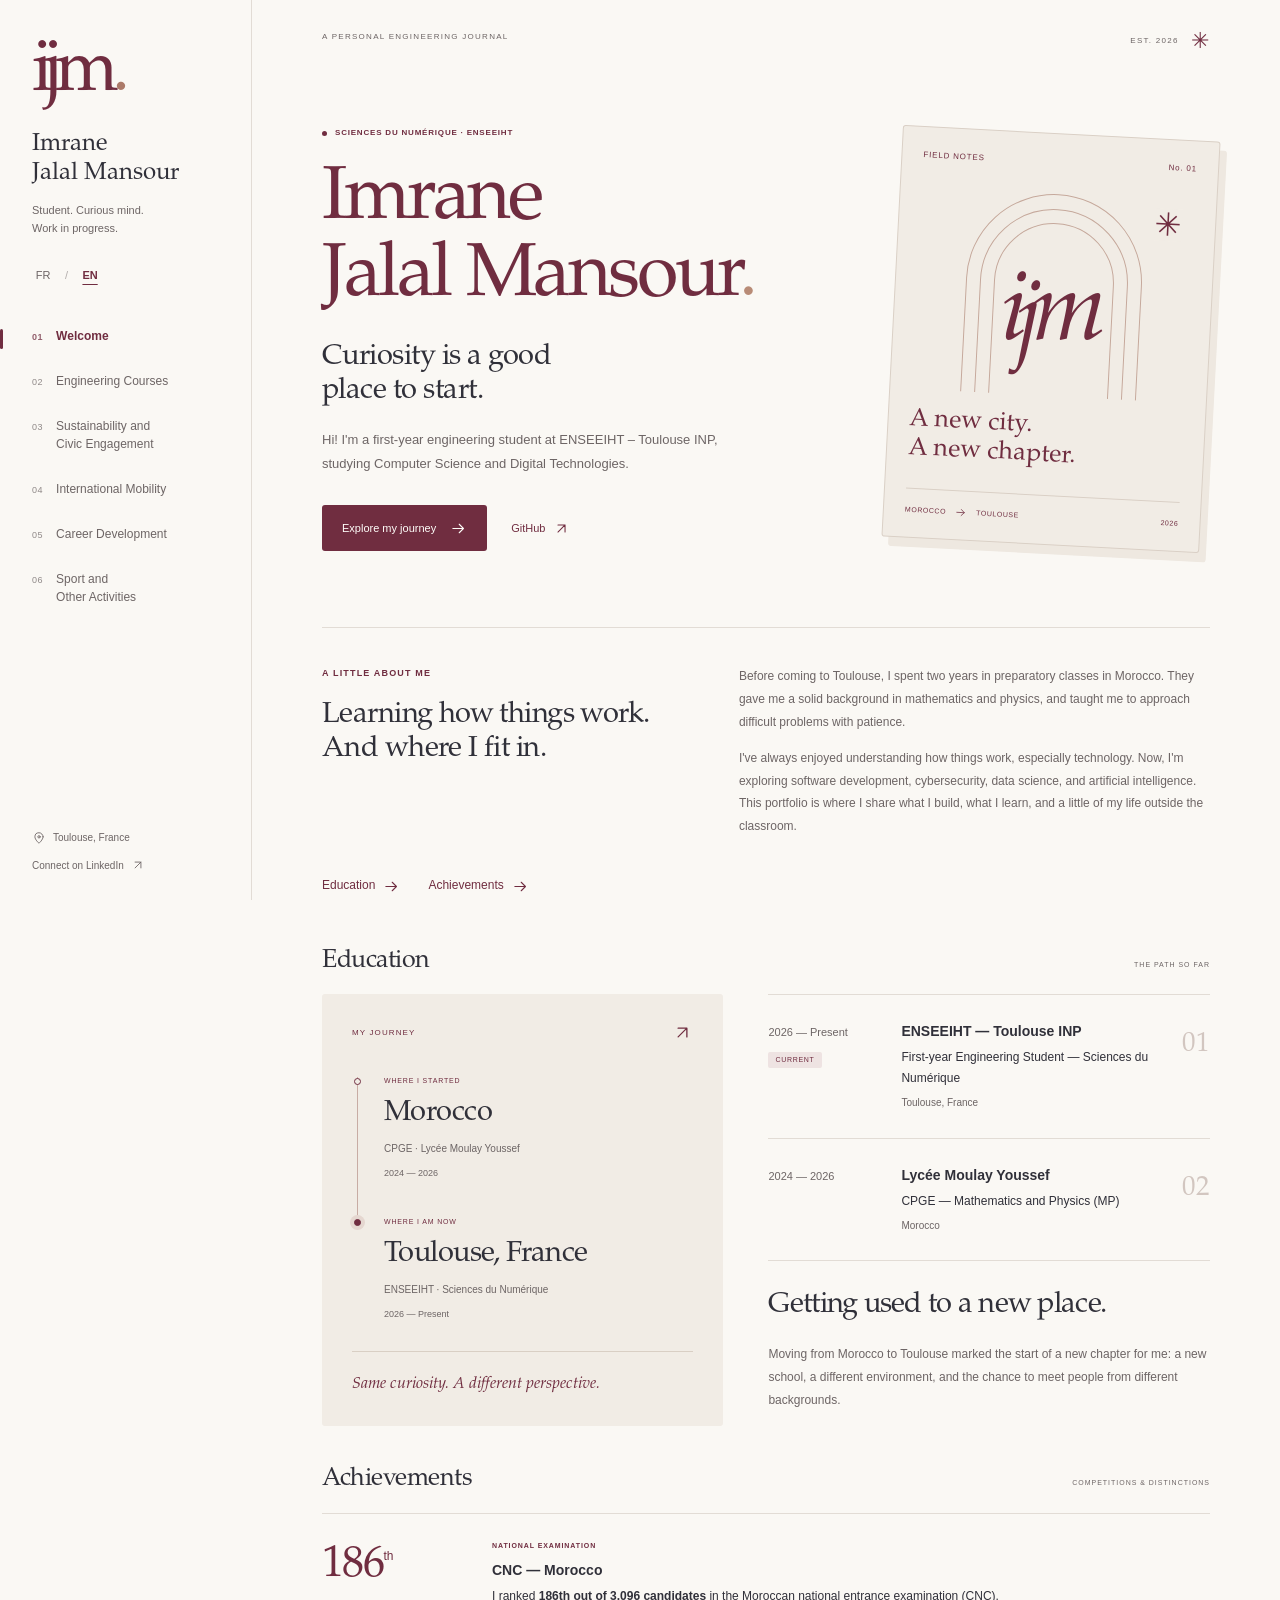
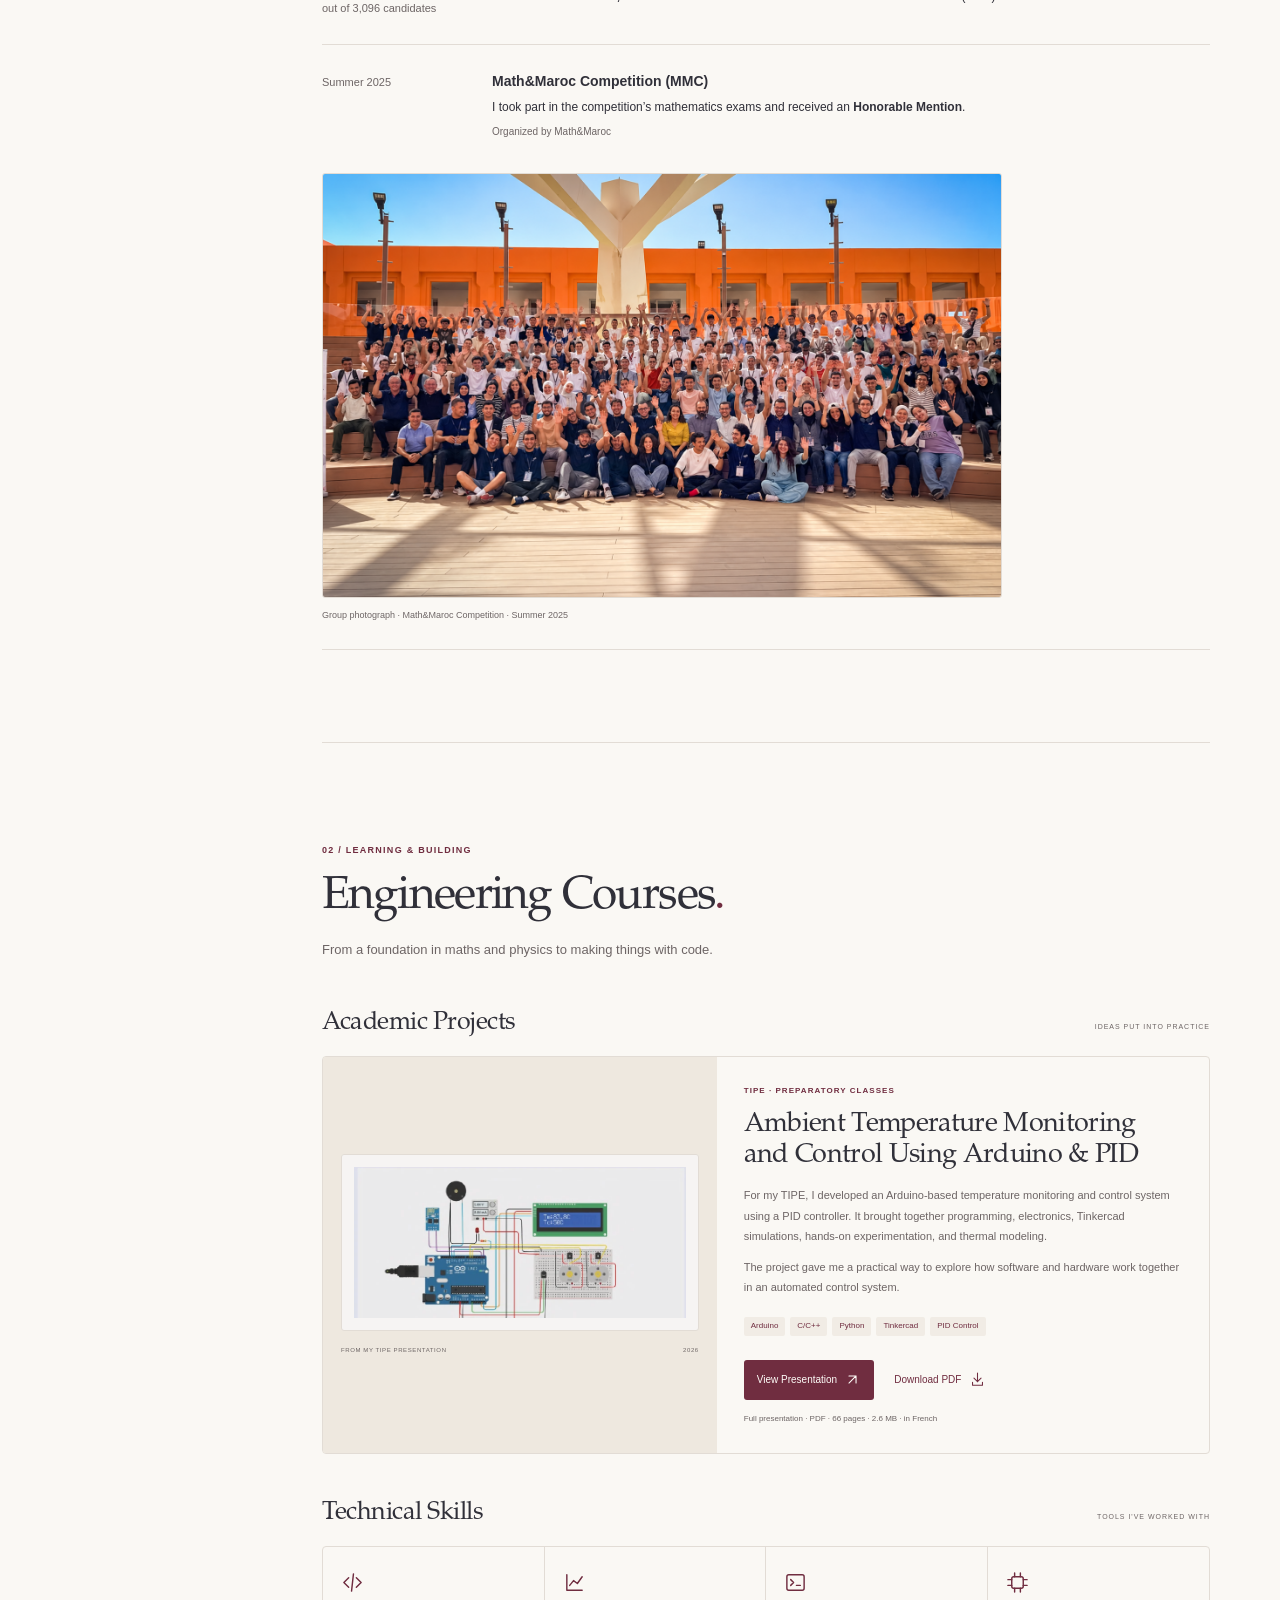
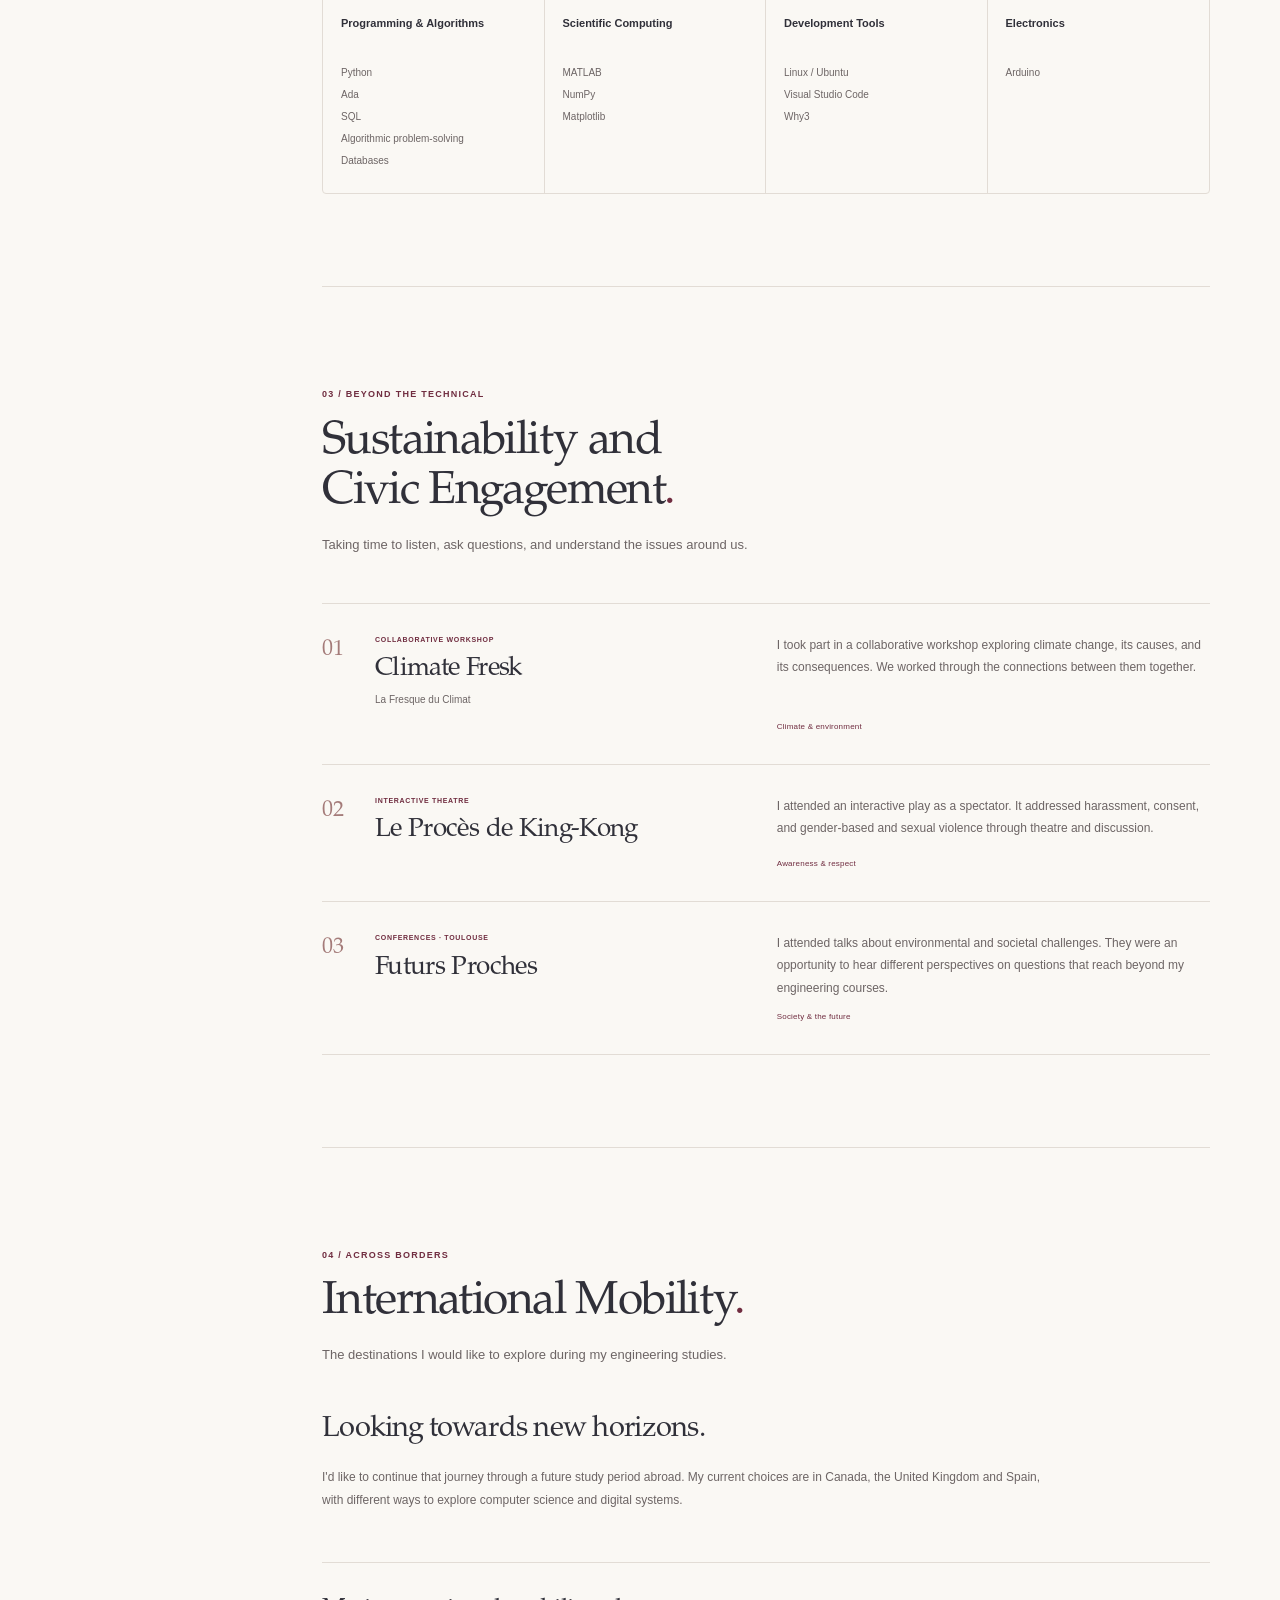
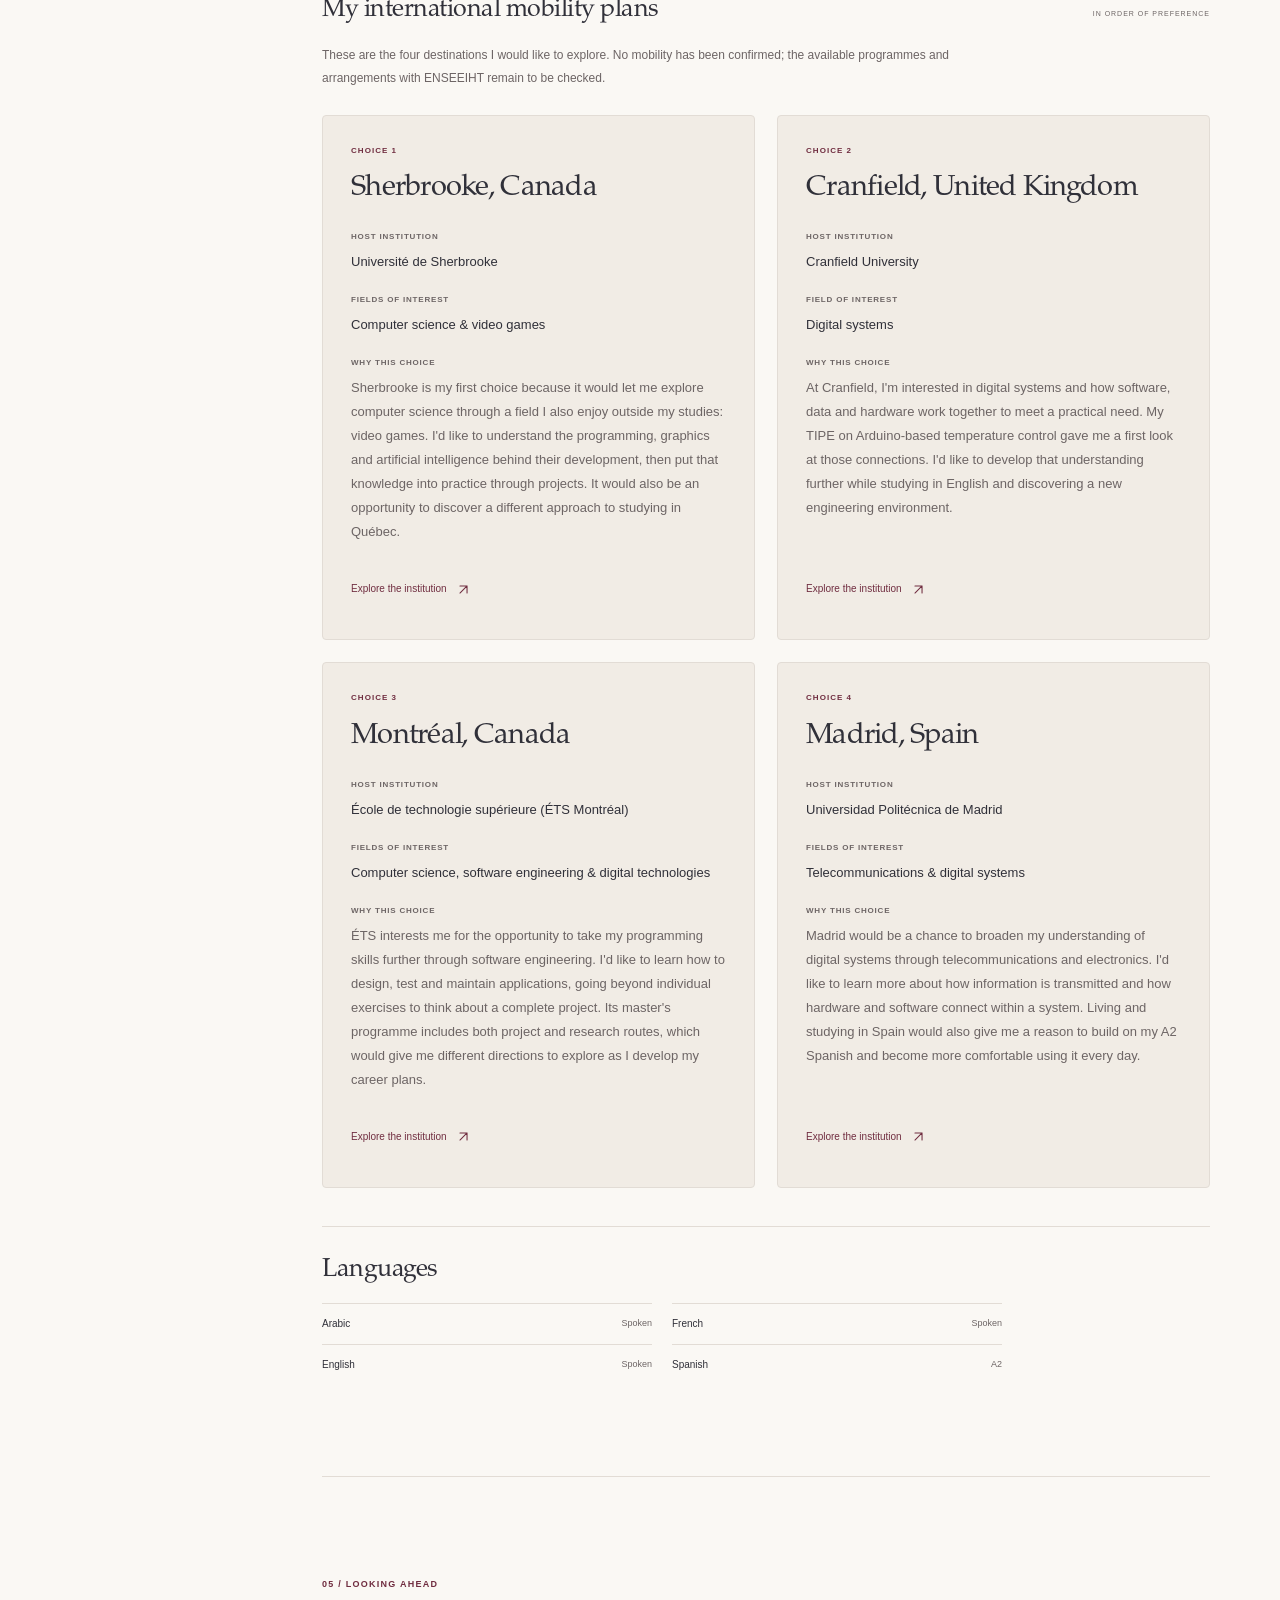
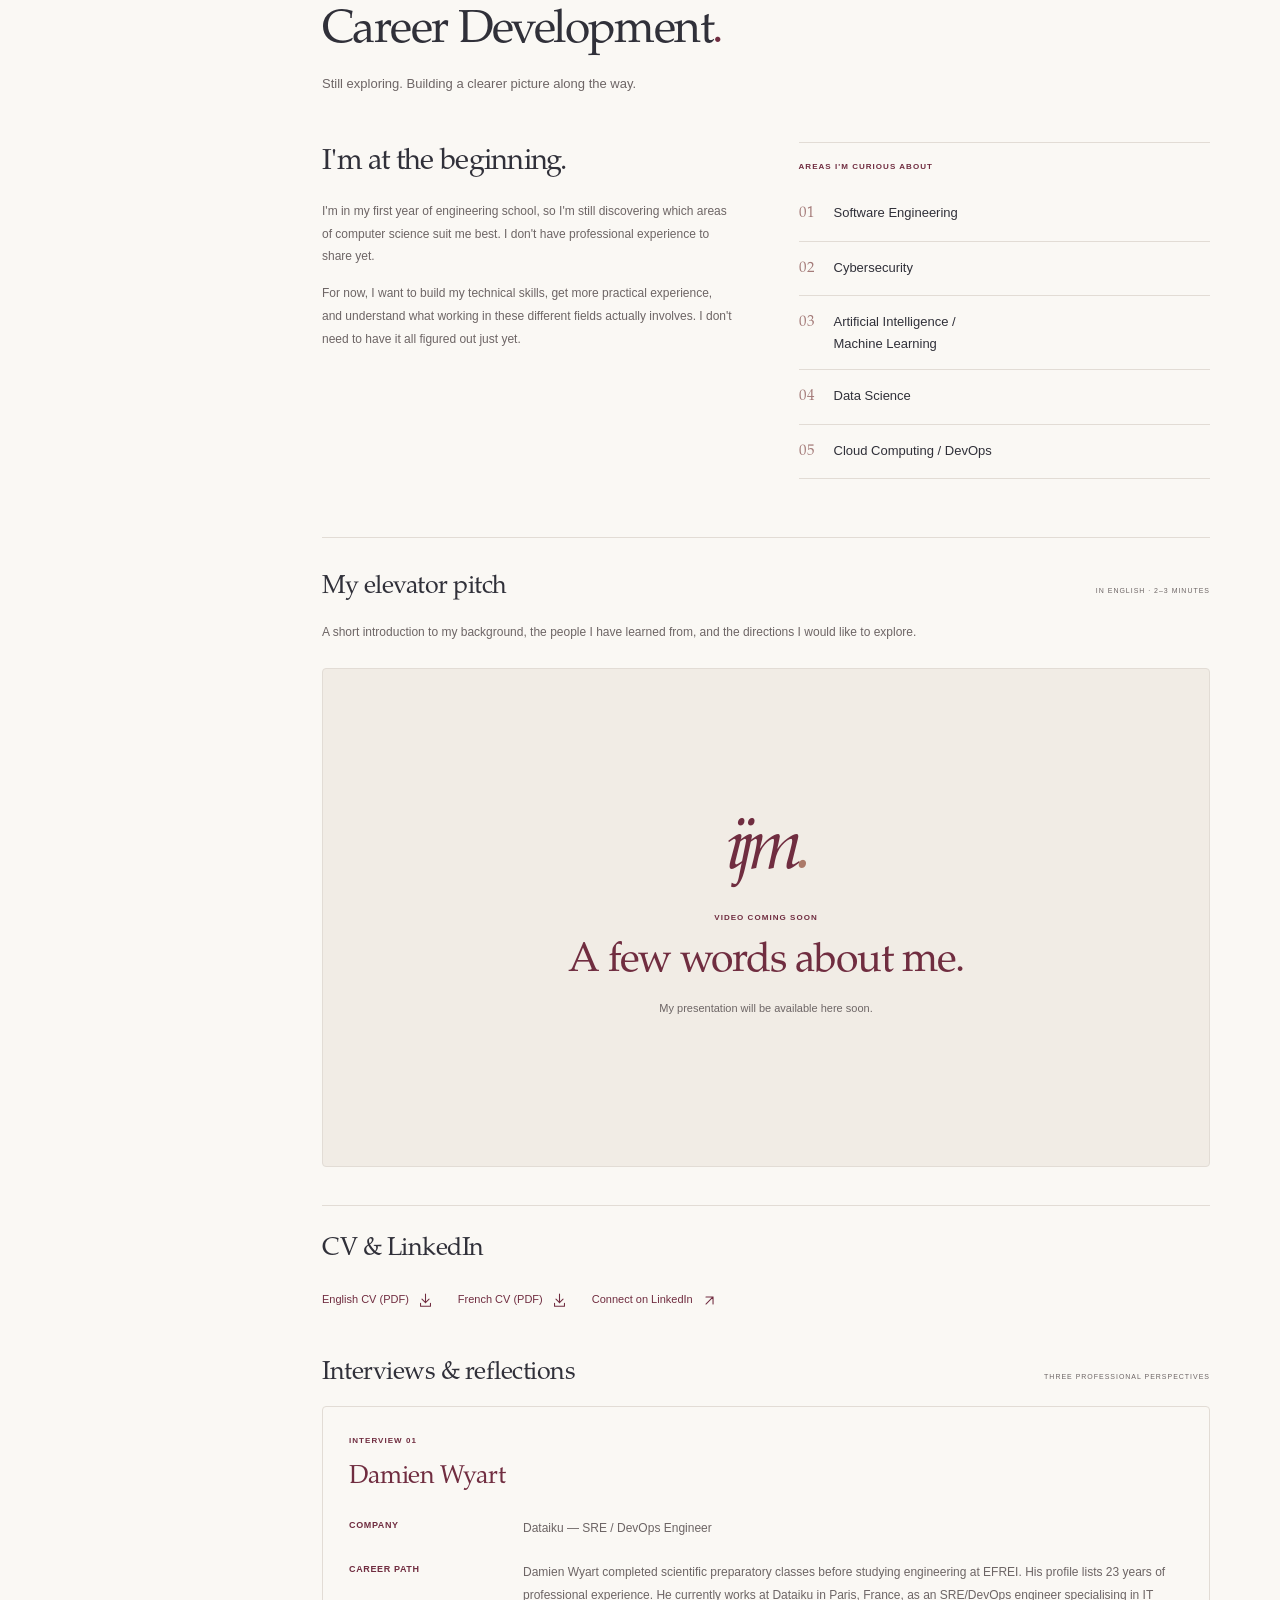
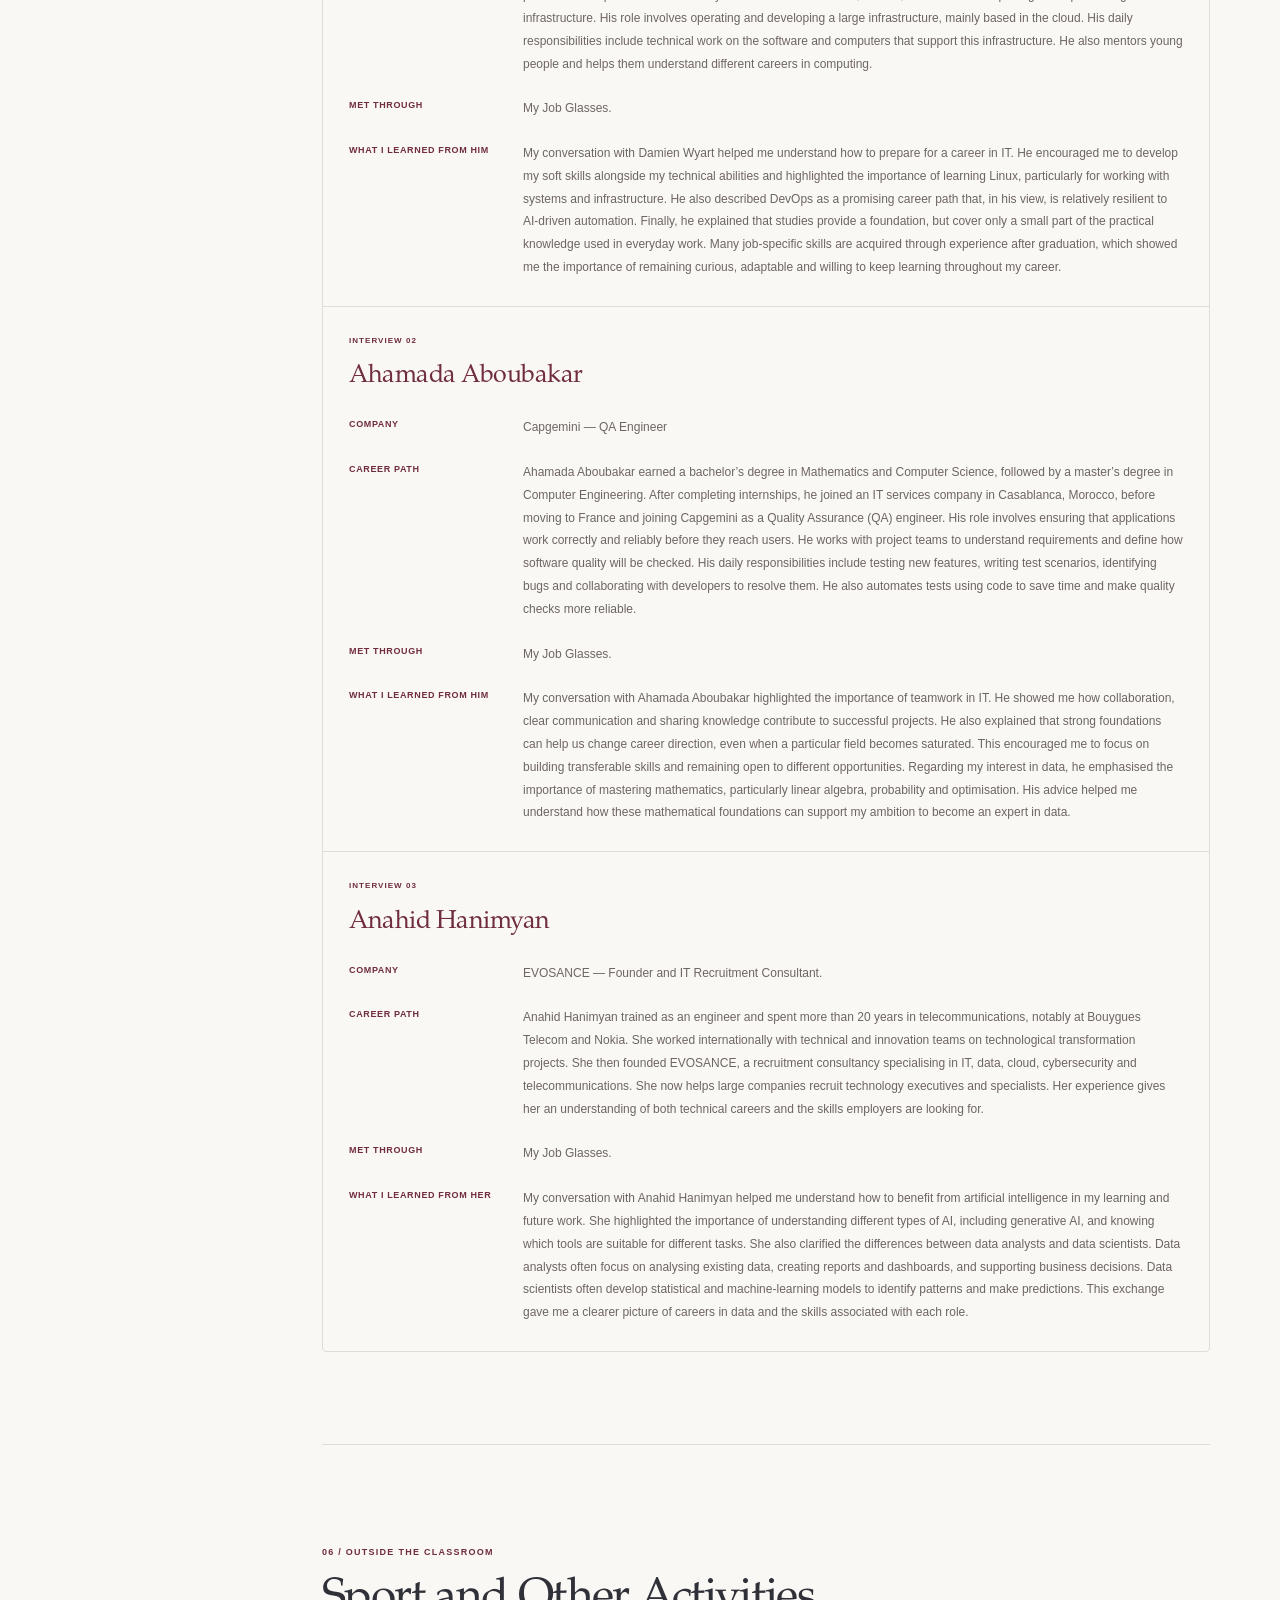
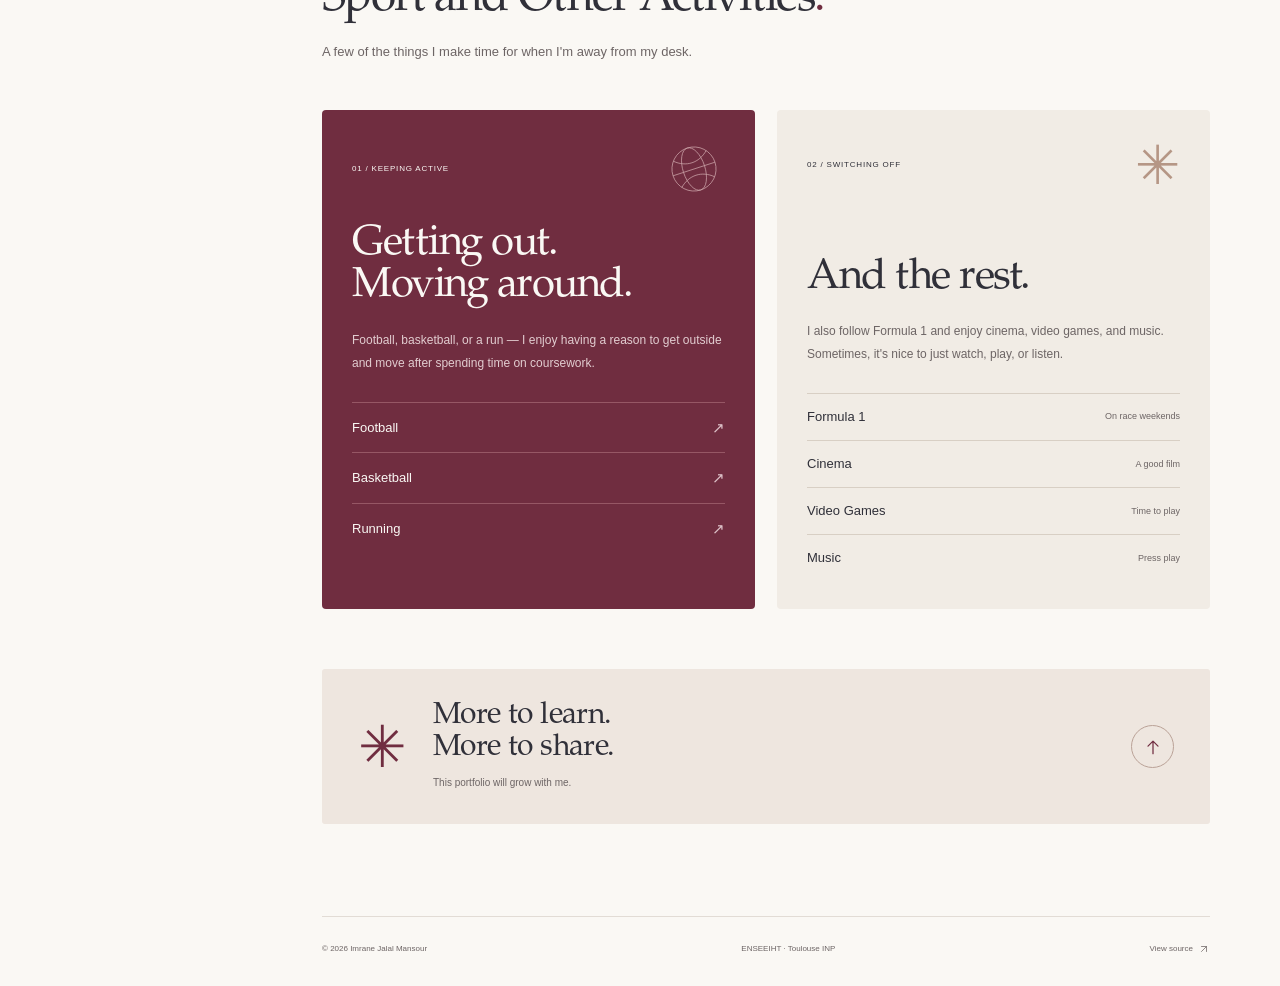
==== index.html @ 7b220066 "Add Anahid Hanimyan interview and AI/data career takeaways" ====
<!doctype html>
<html lang="en">
<head>
  <meta charset="utf-8">
  <meta name="viewport" content="width=device-width, initial-scale=1">
  <meta name="theme-color" content="#FAF8F4">
  <meta name="description" content="Imrane Jalal Mansour's personal e-portfolio. A first-year Sciences du Numérique engineering student at ENSEEIHT – Toulouse INP, sharing projects, experiences, and interests.">
  <meta property="og:type" content="website">
  <meta property="og:locale" content="en_GB">
  <meta property="og:title" content="Imrane Jalal Mansour — An Engineering Journey">
  <meta property="og:description" content="From Morocco to Toulouse. Projects, experiences, and things I'm curious about as a Sciences du Numérique student at ENSEEIHT.">
  <meta property="og:url" content="https://imranejalal.github.io/">
  <meta property="og:image" content="https://imranejalal.github.io/assets/images/social-card.png">
  <meta property="og:image:alt" content="Imrane Jalal Mansour — Sciences du Numérique, ENSEEIHT – Toulouse INP">
  <meta name="twitter:card" content="summary_large_image">
  <link rel="canonical" href="https://imranejalal.github.io/">
  <link rel="alternate" hreflang="en" href="https://imranejalal.github.io/">
  <link rel="alternate" hreflang="fr" href="https://imranejalal.github.io/fr/">
  <link rel="alternate" hreflang="x-default" href="https://imranejalal.github.io/">
  <link rel="icon" type="image/svg+xml" href="assets/images/favicon.svg">
  <link rel="preload" href="assets/fonts/editorial.woff" as="font" type="font/woff" crossorigin>
  <link rel="stylesheet" href="assets/css/styles.css?v=20261028-damien">
  <script defer src="assets/js/settings.js?v=20261027-pitch"></script>
  <script defer src="assets/js/main.js?v=20261028-organization"></script>
  <title>Imrane Jalal Mansour — An Engineering Journey</title>
</head>
<body>
  <a class="skip-link" href="#main">Skip to content</a>
  <svg class="icon-library" xmlns="http://www.w3.org/2000/svg" aria-hidden="true">
    <symbol id="icon-arrow" viewBox="0 0 24 24"><path d="M4 12h15M13 6l6 6-6 6"/></symbol>
    <symbol id="icon-external" viewBox="0 0 24 24"><path d="M7 17 17 7M7 7h10v10"/></symbol>
    <symbol id="icon-download" viewBox="0 0 24 24"><path d="M12 3v12m-5-5 5 5 5-5M5 16v4h14v-4"/></symbol>
    <symbol id="icon-code" viewBox="0 0 24 24"><path d="m8 7-5 5 5 5m8-10 5 5-5 5m-3-14-2 18"/></symbol>
    <symbol id="icon-chart" viewBox="0 0 24 24"><path d="M4 4v16h16M7 15l4-5 4 3 5-7"/></symbol>
    <symbol id="icon-terminal" viewBox="0 0 24 24"><rect x="3" y="4" width="18" height="16" rx="2"/><path d="m7 9 3 3-3 3m6 0h4"/></symbol>
    <symbol id="icon-chip" viewBox="0 0 24 24"><rect x="6" y="6" width="12" height="12" rx="2"/><path d="M9 2v4m6-4v4M9 18v4m6-4v4M2 9h4m-4 6h4M18 9h4m-4 6h4"/></symbol>
    <symbol id="icon-location" viewBox="0 0 24 24"><path d="M19 10c0 5-7 11-7 11S5 15 5 10a7 7 0 1 1 14 0Z"/><circle cx="12" cy="10" r="2"/></symbol>
    <symbol id="icon-github" viewBox="0 0 24 24"><path d="M9 19c-4 1-4-2-6-2m12 5v-4a3.5 3.5 0 0 0-1-2.7c3.3-.4 6.7-1.6 6.7-7.3A5.7 5.7 0 0 0 19.2 4a5.3 5.3 0 0 0-.1-4S17.8-.4 15 1.5a14 14 0 0 0-7 0C5.2-.4 3.9 0 3.9 0a5.3 5.3 0 0 0-.1 4 5.7 5.7 0 0 0-1.5 4c0 5.7 3.4 6.9 6.7 7.3A3.5 3.5 0 0 0 8 18v4" transform="translate(1 2) scale(.9)"/></symbol>
  </svg>

  <header class="mobile-header">
    <a class="mobile-brand" href="#welcome" aria-label="Imrane Jalal Mansour, welcome">ijm<span>.</span></a>
    <span class="mobile-caption">AN ENGINEERING JOURNEY</span>
    <div class="language-switch" role="group" aria-label="Language"><a href="/fr/" lang="fr" hreflang="fr" data-language="fr" aria-label="Français">FR</a><span aria-hidden="true">/</span><a href="/" lang="en" hreflang="en" data-language="en" aria-label="English" aria-current="page">EN</a></div>
    <button class="menu-toggle" type="button" aria-controls="site-menu" aria-expanded="false" hidden><span class="menu-label">Menu</span><span class="menu-lines" aria-hidden="true"></span></button>
  </header>
  <div class="menu-backdrop" hidden></div>

  <aside class="sidebar" id="site-menu" aria-label="Portfolio navigation">
    <a class="brand" href="#welcome" aria-label="Imrane Jalal Mansour, welcome">ijm<span>.</span></a>
    <p class="sidebar-name">Imrane<br>Jalal Mansour</p>
    <p class="sidebar-caption">Student. Curious mind.<br>Work in progress.</p>
    <div class="language-switch" role="group" aria-label="Language"><a href="/fr/" lang="fr" hreflang="fr" data-language="fr" aria-label="Français">FR</a><span aria-hidden="true">/</span><a href="/" lang="en" hreflang="en" data-language="en" aria-label="English" aria-current="page">EN</a></div>
    <nav aria-label="Main navigation">
      <a href="#welcome" class="nav-link active" aria-current="location"><span class="nav-number">01</span><span>Welcome</span></a>
      <a href="#engineering-courses" class="nav-link"><span class="nav-number">02</span><span>Engineering Courses</span></a>
      <a href="#sustainability-civic-engagement" class="nav-link"><span class="nav-number">03</span><span>Sustainability and<br>Civic Engagement</span></a>
      <a href="#international-mobility" class="nav-link"><span class="nav-number">04</span><span>International Mobility</span></a>
      <a href="#career-development" class="nav-link"><span class="nav-number">05</span><span>Career Development</span></a>
      <a href="#sport-other-activities" class="nav-link"><span class="nav-number">06</span><span>Sport and<br>Other Activities</span></a>
    </nav>
    <div class="sidebar-bottom">
      <span class="location"><svg class="icon" aria-hidden="true"><use href="#icon-location"/></svg>Toulouse, France</span>
      <a href="https://www.linkedin.com/in/imrane-jalal-mansour-01a728328/" target="_blank" rel="noopener noreferrer">Connect on LinkedIn<svg class="icon" aria-hidden="true"><use href="#icon-external"/></svg><span class="sr-only"> (opens in a new tab)</span></a>
    </div>
  </aside>

  <main id="main" tabindex="-1">
    <section class="welcome section" id="welcome" aria-labelledby="welcome-title">
      <div class="topline"><span>A PERSONAL ENGINEERING JOURNAL</span><span>EST. 2026 <span class="tiny-star" aria-hidden="true">✳</span></span></div>
      <div class="hero">
        <div class="hero-copy">
          <p class="eyebrow"><span class="status-dot" aria-hidden="true"></span>SCIENCES DU NUMÉRIQUE · ENSEEIHT</p>
          <h1 id="welcome-title">Imrane<br>Jalal Mansour<span class="name-period">.</span></h1>
          <p class="hero-tagline">Curiosity is a good <br>place to start.</p>
          <p class="hero-intro">Hi! I'm a first-year engineering student at ENSEEIHT – Toulouse INP, studying Computer Science and Digital Technologies.</p>
          <div class="hero-actions"><a class="button button-primary" href="#education">Explore my journey<svg class="icon" aria-hidden="true"><use href="#icon-arrow"/></svg></a><a class="text-link" href="https://github.com/imranejalal" target="_blank" rel="noopener noreferrer">GitHub<svg class="icon" aria-hidden="true"><use href="#icon-external"/></svg><span class="sr-only"> (opens in a new tab)</span></a></div>
        </div>
        <div class="journal-cover" aria-label="From Morocco to Toulouse, a new chapter in engineering">
          <div class="cover-top"><span>FIELD NOTES</span><span>No. 01</span></div>
          <div class="cover-art" aria-hidden="true"><div class="arch arch-one"></div><div class="arch arch-two"></div><div class="arch arch-three"></div><span class="cover-monogram">i<span>j</span>m</span><span class="cover-star">✳</span></div>
          <p class="cover-title">A new city. <br>A new chapter.</p>
          <div class="cover-bottom"><span>MOROCCO <svg class="icon" aria-hidden="true"><use href="#icon-arrow"/></svg> TOULOUSE</span><span>2026</span></div>
        </div>
      </div>
      <div class="welcome-story">
        <div><p class="eyebrow">A LITTLE ABOUT ME</p><h2>Learning how things work.<br>And where I fit in.</h2></div>
        <div class="story-copy"><p>Before coming to Toulouse, I spent two years in preparatory classes in Morocco. They gave me a solid background in mathematics and physics, and taught me to approach difficult problems with patience.</p><p>I've always enjoyed understanding how things work, especially technology. Now, I'm exploring software development, cybersecurity, data science, and artificial intelligence. This portfolio is where I share what I build, what I learn, and a little of my life outside the classroom.</p></div>
      </div>
      <nav class="welcome-chapters" aria-label="Explore Welcome"><a class="text-link" href="#education">Education<svg class="icon" aria-hidden="true"><use href="#icon-arrow"/></svg></a><a class="text-link" href="#academic-achievements">Achievements<svg class="icon" aria-hidden="true"><use href="#icon-arrow"/></svg></a></nav>
      <div class="welcome-education" id="education" aria-labelledby="education-title">
      <div class="subsection-heading"><h3 id="education-title">Education</h3><span>THE PATH SO FAR</span></div>
      <div class="welcome-journey mobility-layout" id="my-journey" role="group" aria-label="My journey from preparatory classes to engineering school">
        <div class="journey-panel"><div class="journey-top"><span>MY JOURNEY</span><svg class="icon" aria-hidden="true"><use href="#icon-external"/></svg></div><div class="journey-stops"><div class="journey-stop"><span class="stop-dot" aria-hidden="true"></span><p class="stop-label">WHERE I STARTED</p><h3>Morocco</h3><p>CPGE · Lycée Moulay Youssef</p><span>2024 — 2026</span></div><div class="journey-stop"><span class="stop-dot filled" aria-hidden="true"></span><p class="stop-label">WHERE I AM NOW</p><h3>Toulouse, France</h3><p>ENSEEIHT · Sciences du Numérique</p><span>2026 — Present</span></div></div><p class="journey-footnote">Same curiosity. A different perspective.</p></div>
        <div class="welcome-education-detail">
      <div class="education-list">
        <article class="education-item"><div class="education-date">2026 — Present<span class="current-label">CURRENT</span></div><div><h4>ENSEEIHT — Toulouse INP</h4><p>First-year Engineering Student — Sciences du Numérique</p><span class="education-place">Toulouse, France</span></div><span class="education-mark" aria-hidden="true">01</span></article>
        <article class="education-item"><div class="education-date">2024 — 2026</div><div><h4>Lycée Moulay Youssef</h4><p>CPGE — Mathematics and Physics (MP)</p><span class="education-place">Morocco</span></div><span class="education-mark" aria-hidden="true">02</span></article>
      </div>
        <div class="mobility-copy journey-reflection"><h3>Getting used to a new place.</h3><p>Moving from Morocco to Toulouse marked the start of a new chapter for me: a new school, a different environment, and the chance to meet people from different backgrounds.</p></div>
        </div>
      </div>
      </div>
      <div class="welcome-achievements" id="academic-achievements" aria-labelledby="achievements-title">
        <div class="subsection-heading"><h3 id="achievements-title">Achievements</h3><span>COMPETITIONS & DISTINCTIONS</span></div>
        <div class="education-list">
          <article class="education-item cnc-achievement">
            <div class="education-date"><span class="ranking-number">186<sup>th</sup></span><span>out of 3,096 candidates</span></div>
            <div><p class="eyebrow">NATIONAL EXAMINATION</p><h4>CNC — Morocco</h4><p>I ranked <strong>186th out of 3,096 candidates</strong> in the Moroccan national entrance examination (CNC).</p></div>
          </article>
          <div class="mmc-entry">
          <article class="education-item">
            <div class="education-date"><time datetime="2025">Summer 2025</time></div>
            <div><h4>Math&amp;Maroc Competition (MMC)</h4><p>I took part in the competition’s mathematics exams and received an <strong>Honorable Mention</strong>.</p><span class="education-place">Organized by Math&amp;Maroc</span></div>
          </article>
        <div class="competition-gallery" aria-label="MMC group photograph">
          <figure class="competition-photo">
            <div class="competition-photo-frame">
              <img data-competition-photo="/assets/images/mmc/mmc%20groupe.png" alt="Group photograph at the Math&amp;Maroc Competition" width="1553" height="1013" loading="eager" decoding="async" hidden>
              <div class="competition-photo-placeholder"><span aria-hidden="true">01</span><p>Photo coming soon</p></div>
            </div>
            <figcaption>Group photograph · Math&amp;Maroc Competition · Summer 2025</figcaption>
          </figure>
        </div>
          </div>
        </div>
      </div>
    </section>

    <section class="section" id="engineering-courses" aria-labelledby="engineering-title">
      <div class="section-heading"><span class="chapter">02 / LEARNING & BUILDING</span><h2 id="engineering-title">Engineering Courses<span>.</span></h2><p>From a foundation in maths and physics to making things with code.</p></div>
      <div class="subsection-heading projects-heading"><h3>Academic Projects</h3><span>IDEAS PUT INTO PRACTICE</span></div>
      <article class="project-card">
        <div class="project-visual"><div class="project-image-wrap"><img src="assets/images/tipe-circuit.webp" alt="Arduino Uno connected to a temperature sensor, LCD screen, alarm, and cooling motors in my Tinkercad simulation." width="740" height="337" loading="lazy" decoding="async"></div><div class="project-caption"><span>FROM MY TIPE PRESENTATION</span><span>2026</span></div></div>
        <div class="project-copy"><p class="eyebrow">TIPE · PREPARATORY CLASSES</p><h4>Ambient Temperature Monitoring and Control Using Arduino & PID</h4><p>For my TIPE, I developed an Arduino-based temperature monitoring and control system using a PID controller. It brought together programming, electronics, Tinkercad simulations, hands-on experimentation, and thermal modeling.</p><p>The project gave me a practical way to explore how software and hardware work together in an automated control system.</p><ul class="tags" aria-label="Project technologies"><li>Arduino</li><li>C/C++</li><li>Python</li><li>Tinkercad</li><li>PID Control</li></ul><div class="project-actions"><a class="button button-primary" href="assets/pdf/TIPE_Imrane_Jalal_Mansour_2026.pdf" target="_blank" rel="noopener noreferrer">View Presentation<svg class="icon" aria-hidden="true"><use href="#icon-external"/></svg><span class="sr-only"> (PDF, opens in a new tab)</span></a><a class="text-link" href="assets/pdf/TIPE_Imrane_Jalal_Mansour_2026.pdf" download="TIPE_Imrane_Jalal_Mansour_2026.pdf">Download PDF<svg class="icon" aria-hidden="true"><use href="#icon-download"/></svg></a></div><p class="file-note">Full presentation · PDF · 66 pages · 2.6 MB · in French</p></div>
      </article>
      <div class="subsection-heading skills-heading"><h3>Technical Skills</h3><span>TOOLS I'VE WORKED WITH</span></div>
      <div class="skills-grid">
        <article class="skill-group"><svg class="icon skill-icon" aria-hidden="true"><use href="#icon-code"/></svg><h4>Programming & Algorithms</h4><ul class="skill-list"><li>Python</li><li>Ada</li><li>SQL</li><li>Algorithmic problem-solving</li><li>Databases</li></ul></article>
        <article class="skill-group"><svg class="icon skill-icon" aria-hidden="true"><use href="#icon-chart"/></svg><h4>Scientific Computing</h4><ul class="skill-list"><li>MATLAB</li><li>NumPy</li><li>Matplotlib</li></ul></article>
        <article class="skill-group"><svg class="icon skill-icon" aria-hidden="true"><use href="#icon-terminal"/></svg><h4>Development Tools</h4><ul class="skill-list"><li>Linux / Ubuntu</li><li>Visual Studio Code</li><li>Why3</li></ul></article>
        <article class="skill-group"><svg class="icon skill-icon" aria-hidden="true"><use href="#icon-chip"/></svg><h4>Electronics</h4><ul class="skill-list"><li>Arduino</li></ul></article>
      </div>
    </section>

    <section class="section engagement-section" id="sustainability-civic-engagement" aria-labelledby="engagement-title">
      <div class="section-heading"><span class="chapter">03 / BEYOND THE TECHNICAL</span><h2 id="engagement-title">Sustainability and<br>Civic Engagement<span>.</span></h2><p>Taking time to listen, ask questions, and understand the issues around us.</p></div>
      <div class="engagement-list">
        <article class="engagement-item"><span class="engagement-number" aria-hidden="true">01</span><div class="engagement-title"><p class="eyebrow">COLLABORATIVE WORKSHOP</p><h3>Climate Fresk</h3><p class="original-title">La Fresque du Climat</p></div><p class="engagement-description">I took part in a collaborative workshop exploring climate change, its causes, and its consequences. We worked through the connections between them together.</p><span class="engagement-topic">Climate & environment</span></article>
        <article class="engagement-item"><span class="engagement-number" aria-hidden="true">02</span><div class="engagement-title"><p class="eyebrow">INTERACTIVE THEATRE</p><h3>Le Procès de King-Kong</h3></div><p class="engagement-description">I attended an interactive play as a spectator. It addressed harassment, consent, and gender-based and sexual violence through theatre and discussion.</p><span class="engagement-topic">Awareness & respect</span></article>
        <article class="engagement-item"><span class="engagement-number" aria-hidden="true">03</span><div class="engagement-title"><p class="eyebrow">CONFERENCES · TOULOUSE</p><h3>Futurs Proches</h3></div><p class="engagement-description">I attended talks about environmental and societal challenges. They were an opportunity to hear different perspectives on questions that reach beyond my engineering courses.</p><span class="engagement-topic">Society & the future</span></article>
      </div>
    </section>

    <section class="section mobility-section" id="international-mobility" aria-labelledby="mobility-title">
      <div class="section-heading"><span class="chapter">04 / ACROSS BORDERS</span><h2 id="mobility-title">International Mobility<span>.</span></h2><p>The destinations I would like to explore during my engineering studies.</p></div>
      <div class="mobility-intro">
        <div class="mobility-copy"><h3>Looking towards new horizons.</h3><p>I'd like to continue that journey through a future study period abroad. My current choices are in Canada, the United Kingdom and Spain, with different ways to explore computer science and digital systems.</p></div>
      </div>
      <div class="mobility-plans" aria-labelledby="mobility-plans-title">
        <div class="subsection-heading"><h3 id="mobility-plans-title">My international mobility plans</h3><span>IN ORDER OF PREFERENCE</span></div>
        <p class="mobility-plans-intro">These are the four destinations I would like to explore. No mobility has been confirmed; the available programmes and arrangements with ENSEEIHT remain to be checked.</p>
        <ol class="mobility-plans-grid" role="list">
          <li>
            <article class="mobility-plan" aria-labelledby="mobility-choice-1">
              <p class="eyebrow">CHOICE 1</p>
              <h4 id="mobility-choice-1">Sherbrooke, Canada</h4>
              <dl class="mobility-plan-details">
                <div><dt>Host institution</dt><dd>Université de Sherbrooke</dd></div>
                <div><dt>Fields of interest</dt><dd>Computer science &amp; video games</dd></div>
                <div><dt>Why this choice</dt><dd>Sherbrooke is my first choice because it would let me explore computer science through a field I also enjoy outside my studies: video games. I'd like to understand the programming, graphics and artificial intelligence behind their development, then put that knowledge into practice through projects. It would also be an opportunity to discover a different approach to studying in Québec.</dd></div>
              </dl>
              <a class="text-link" href="https://www.usherbrooke.ca/informatique/nos-programmes/2e-cycle/maitrise-en-informatique" target="_blank" rel="noopener noreferrer">Explore the institution<svg class="icon" aria-hidden="true"><use href="#icon-external"/></svg><span class="sr-only"> (opens in a new tab)</span></a>
            </article>
          </li>
          <li>
            <article class="mobility-plan" aria-labelledby="mobility-choice-2">
              <p class="eyebrow">CHOICE 2</p>
              <h4 id="mobility-choice-2">Cranfield, United Kingdom</h4>
              <dl class="mobility-plan-details">
                <div><dt>Host institution</dt><dd>Cranfield University</dd></div>
                <div><dt>Field of interest</dt><dd>Digital systems</dd></div>
                <div><dt>Why this choice</dt><dd>At Cranfield, I'm interested in digital systems and how software, data and hardware work together to meet a practical need. My TIPE on Arduino-based temperature control gave me a first look at those connections. I'd like to develop that understanding further while studying in English and discovering a new engineering environment.</dd></div>
              </dl>
              <a class="text-link" href="https://www.cranfield.ac.uk/" target="_blank" rel="noopener noreferrer">Explore the institution<svg class="icon" aria-hidden="true"><use href="#icon-external"/></svg><span class="sr-only"> (opens in a new tab)</span></a>
            </article>
          </li>
          <li>
            <article class="mobility-plan" aria-labelledby="mobility-choice-3">
              <p class="eyebrow">CHOICE 3</p>
              <h4 id="mobility-choice-3">Montréal, Canada</h4>
              <dl class="mobility-plan-details">
                <div><dt>Host institution</dt><dd>École de technologie supérieure (ÉTS Montréal)</dd></div>
                <div><dt>Fields of interest</dt><dd>Computer science, software engineering &amp; digital technologies</dd></div>
                <div><dt>Why this choice</dt><dd>ÉTS interests me for the opportunity to take my programming skills further through software engineering. I'd like to learn how to design, test and maintain applications, going beyond individual exercises to think about a complete project. Its master's programme includes both project and research routes, which would give me different directions to explore as I develop my career plans.</dd></div>
              </dl>
              <a class="text-link" href="https://www.etsmtl.ca/programmes-formations/maitrise-genie-logiciel" target="_blank" rel="noopener noreferrer">Explore the institution<svg class="icon" aria-hidden="true"><use href="#icon-external"/></svg><span class="sr-only"> (opens in a new tab)</span></a>
            </article>
          </li>
          <li>
            <article class="mobility-plan" aria-labelledby="mobility-choice-4">
              <p class="eyebrow">CHOICE 4</p>
              <h4 id="mobility-choice-4">Madrid, Spain</h4>
              <dl class="mobility-plan-details">
                <div><dt>Host institution</dt><dd>Universidad Politécnica de Madrid</dd></div>
                <div><dt>Fields of interest</dt><dd>Telecommunications &amp; digital systems</dd></div>
                <div><dt>Why this choice</dt><dd>Madrid would be a chance to broaden my understanding of digital systems through telecommunications and electronics. I'd like to learn more about how information is transmitted and how hardware and software connect within a system. Living and studying in Spain would also give me a reason to build on my A2 Spanish and become more comfortable using it every day.</dd></div>
              </dl>
              <a class="text-link" href="https://www.die.upm.es/en/docencia/muise/" target="_blank" rel="noopener noreferrer">Explore the institution<svg class="icon" aria-hidden="true"><use href="#icon-external"/></svg><span class="sr-only"> (opens in a new tab)</span></a>
            </article>
          </li>
        </ol>
      </div>
        <div class="language-block mobility-languages"><h3>Languages</h3><dl class="languages"><div><dt>Arabic</dt><dd>Spoken</dd></div><div><dt>French</dt><dd>Spoken</dd></div><div><dt>English</dt><dd>Spoken</dd></div><div><dt>Spanish</dt><dd>A2</dd></div></dl></div>
    </section>

    <section class="section career-section" id="career-development" aria-labelledby="career-title">
      <div class="section-heading"><span class="chapter">05 / LOOKING AHEAD</span><h2 id="career-title">Career Development<span>.</span></h2><p>Still exploring. Building a clearer picture along the way.</p></div>
      <div class="career-layout"><div class="career-copy"><h3>I'm at the beginning.</h3><p>I'm in my first year of engineering school, so I'm still discovering which areas of computer science suit me best. I don't have professional experience to share yet.</p><p>For now, I want to build my technical skills, get more practical experience, and understand what working in these different fields actually involves. I don't need to have it all figured out just yet.</p></div>
      <div class="career-interests"><p class="eyebrow">AREAS I'M CURIOUS ABOUT</p><ul><li><span>01</span>Software Engineering</li><li><span>02</span>Cybersecurity</li><li><span>03</span>Artificial Intelligence /<br>Machine Learning</li><li><span>04</span>Data Science</li><li><span>05</span>Cloud Computing / DevOps</li></ul></div></div>

      <div class="career-pitch" id="pitch-video" aria-labelledby="pitch-title">
        <div class="subsection-heading"><h3 id="pitch-title">My elevator pitch</h3><span>IN ENGLISH · 2–3 MINUTES</span></div>
        <p class="pitch-intro">A short introduction to my background, the people I have learned from, and the directions I would like to explore.</p>
        <div class="pitch-frame">
          <video id="pitch-player" class="pitch-player" controls playsinline preload="metadata" aria-label="Personal introduction by Imrane Jalal Mansour, in English" hidden>
            Your browser cannot play this video. <a href="/assets/video/pitch.mp4">Download the pitch video</a>.
          </video>
          <div class="pitch-waiting" id="pitch-waiting">
            <span class="pitch-monogram" aria-hidden="true">ijm<span>.</span></span>
            <p class="eyebrow">VIDEO COMING SOON</p>
            <p class="pitch-waiting-title">A few words about me.</p>
            <p class="pitch-waiting-copy">My presentation will be available here soon.</p>
          </div>
        </div>
        <p class="pitch-download" id="pitch-download" hidden><a class="text-link" href="/assets/video/pitch.mp4" download="Imrane_Jalal_Mansour_Pitch.mp4">Download the pitch video<svg class="icon" aria-hidden="true"><use href="#icon-download"/></svg></a></p>
        <noscript><p class="file-note"><a href="/assets/video/pitch.mp4">When available, open the pitch video (MP4).</a></p></noscript>
      </div>
      <div class="career-resources" id="professional-links">
        <div class="subsection-heading"><h3>CV &amp; LinkedIn</h3></div>
        <div class="career-links"><a class="text-link" href="/assets/cv/CV_Imrane_Jalal_Mansour_EN.pdf" hreflang="en" download="CV_Imrane_Jalal_Mansour_EN.pdf">English CV (PDF)<svg class="icon" aria-hidden="true"><use href="#icon-download"/></svg></a><a class="text-link" href="/assets/cv/CV_Imrane_Jalal_Mansour_FR.pdf" hreflang="fr" download="CV_Imrane_Jalal_Mansour_FR.pdf">French CV (PDF)<svg class="icon" aria-hidden="true"><use href="#icon-download"/></svg></a><a class="text-link" href="https://www.linkedin.com/in/imrane-jalal-mansour-01a728328/" target="_blank" rel="noopener noreferrer">Connect on LinkedIn<svg class="icon" aria-hidden="true"><use href="#icon-external"/></svg><span class="sr-only"> (opens in a new tab)</span></a></div><div id="cv-action" hidden></div>
      </div>
      <div class="career-interviews" aria-labelledby="interviews-title">
        <div class="subsection-heading"><h3 id="interviews-title">Interviews & reflections</h3><span>THREE PROFESSIONAL PERSPECTIVES</span></div>
        <div class="interview-grid">
        <article class="interview-card" id="interview-1">
          <p class="eyebrow">INTERVIEW 01</p>
          <h4>Damien Wyart</h4>
          <dl class="interview-details">
            <div><dt>Company</dt><dd>Dataiku — SRE / DevOps Engineer</dd></div>
            <div><dt>Career path</dt><dd>Damien Wyart completed scientific preparatory classes before studying engineering at EFREI. His profile lists 23 years of professional experience. He currently works at Dataiku in Paris, France, as an SRE/DevOps engineer specialising in IT infrastructure. His role involves operating and developing a large infrastructure, mainly based in the cloud. His daily responsibilities include technical work on the software and computers that support this infrastructure. He also mentors young people and helps them understand different careers in computing.</dd></div>
            <div><dt>Met through</dt><dd>My Job Glasses.</dd></div>
            <div><dt>What I learned from him</dt><dd>My conversation with Damien Wyart helped me understand how to prepare for a career in IT. He encouraged me to develop my soft skills alongside my technical abilities and highlighted the importance of learning Linux, particularly for working with systems and infrastructure. He also described DevOps as a promising career path that, in his view, is relatively resilient to AI-driven automation. Finally, he explained that studies provide a foundation, but cover only a small part of the practical knowledge used in everyday work. Many job-specific skills are acquired through experience after graduation, which showed me the importance of remaining curious, adaptable and willing to keep learning throughout my career.</dd></div>
          </dl>
        </article>
        <article class="interview-card" id="interview-2">
          <p class="eyebrow">INTERVIEW 02</p>
          <h4>Ahamada Aboubakar</h4>
          <dl class="interview-details">
            <div><dt>Company</dt><dd>Capgemini — QA Engineer</dd></div>
            <div><dt>Career path</dt><dd>Ahamada Aboubakar earned a bachelor’s degree in Mathematics and Computer Science, followed by a master’s degree in Computer Engineering. After completing internships, he joined an IT services company in Casablanca, Morocco, before moving to France and joining Capgemini as a Quality Assurance (QA) engineer. His role involves ensuring that applications work correctly and reliably before they reach users. He works with project teams to understand requirements and define how software quality will be checked. His daily responsibilities include testing new features, writing test scenarios, identifying bugs and collaborating with developers to resolve them. He also automates tests using code to save time and make quality checks more reliable.</dd></div>
            <div><dt>Met through</dt><dd>My Job Glasses.</dd></div>
            <div><dt>What I learned from him</dt><dd>My conversation with Ahamada Aboubakar highlighted the importance of teamwork in IT. He showed me how collaboration, clear communication and sharing knowledge contribute to successful projects. He also explained that strong foundations can help us change career direction, even when a particular field becomes saturated. This encouraged me to focus on building transferable skills and remaining open to different opportunities. Regarding my interest in data, he emphasised the importance of mastering mathematics, particularly linear algebra, probability and optimisation. His advice helped me understand how these mathematical foundations can support my ambition to become an expert in data.</dd></div>
          </dl>
        </article>
        <article class="interview-card" id="interview-3">
          <p class="eyebrow">INTERVIEW 03</p>
          <h4>Anahid Hanimyan</h4>
          <dl class="interview-details">
            <div><dt>Company</dt><dd>EVOSANCE — Founder and IT Recruitment Consultant.</dd></div>
            <div><dt>Career path</dt><dd>Anahid Hanimyan trained as an engineer and spent more than 20 years in telecommunications, notably at Bouygues Telecom and Nokia. She worked internationally with technical and innovation teams on technological transformation projects. She then founded EVOSANCE, a recruitment consultancy specialising in IT, data, cloud, cybersecurity and telecommunications. She now helps large companies recruit technology executives and specialists. Her experience gives her an understanding of both technical careers and the skills employers are looking for.</dd></div>
            <div><dt>Met through</dt><dd>My Job Glasses.</dd></div>
            <div><dt>What I learned from her</dt><dd>My conversation with Anahid Hanimyan helped me understand how to benefit from artificial intelligence in my learning and future work. She highlighted the importance of understanding different types of AI, including generative AI, and knowing which tools are suitable for different tasks. She also clarified the differences between data analysts and data scientists. Data analysts often focus on analysing existing data, creating reports and dashboards, and supporting business decisions. Data scientists often develop statistical and machine-learning models to identify patterns and make predictions. This exchange gave me a clearer picture of careers in data and the skills associated with each role.</dd></div>
          </dl>
        </article>
        </div>
      </div>
    </section>

    <section class="section activities-section" id="sport-other-activities" aria-labelledby="activities-title">
      <div class="section-heading"><span class="chapter">06 / OUTSIDE THE CLASSROOM</span><h2 id="activities-title">Sport and Other Activities<span>.</span></h2><p>A few of the things I make time for when I'm away from my desk.</p></div>
      <div class="activities-grid">
        <article class="sports-card"><div class="activity-card-top"><span>01 / KEEPING ACTIVE</span><svg class="sports-sketch" viewBox="0 0 90 90" fill="none" aria-hidden="true"><circle cx="45" cy="45" r="32"/><ellipse cx="45" cy="45" rx="16" ry="32"/><path d="M13 45h64M20 25c15 14 35 14 50 0M20 65c15-14 35-14 50 0"/></svg></div><h3>Getting out.<br>Moving around.</h3><p>Football, basketball, or a run — I enjoy having a reason to get outside and move after spending time on coursework.</p><ul class="interest-list"><li><span>Football</span><span aria-hidden="true">↗</span></li><li><span>Basketball</span><span aria-hidden="true">↗</span></li><li><span>Running</span><span aria-hidden="true">↗</span></li></ul></article>
        <article class="interests-card"><div class="activity-card-top"><span>02 / SWITCHING OFF</span><span class="activity-asterisk" aria-hidden="true">✳</span></div><h3>And the rest.</h3><p>I also follow Formula 1 and enjoy cinema, video games, and music. Sometimes, it's nice to just watch, play, or listen.</p><ul class="interest-list"><li><span>Formula 1</span><span class="interest-note">On race weekends</span></li><li><span>Cinema</span><span class="interest-note">A good film</span></li><li><span>Video Games</span><span class="interest-note">Time to play</span></li><li><span>Music</span><span class="interest-note">Press play</span></li></ul></article>
      </div>
      <div class="closing-note"><span class="closing-star" aria-hidden="true">✳</span><div><h3>More to learn.<br>More to share.</h3><p>This portfolio will grow with me.</p></div><a href="#welcome" class="back-top" aria-label="Back to welcome"><svg class="icon" aria-hidden="true"><use href="#icon-arrow"/></svg></a></div>
    </section>
    <footer class="site-footer"><p>© <span id="copyright-year">2026</span> Imrane Jalal Mansour</p><p>ENSEEIHT · Toulouse INP</p><a href="https://github.com/imranejalal/imranejalal.github.io" target="_blank" rel="noopener noreferrer">View source<svg class="icon" aria-hidden="true"><use href="#icon-external"/></svg><span class="sr-only"> (opens in a new tab)</span></a></footer>
  </main>
</body>
</html>
---- assets/css/styles.css ----
@font-face{font-family:Editorial;src:url('../fonts/editorial.woff') format('woff');font-weight:400;font-style:normal;font-display:swap}
@font-face{font-family:Editorial;src:url('../fonts/editorial-italic.woff') format('woff');font-weight:400;font-style:italic;font-display:swap}
:root{--cream:#FAF8F4;--burgundy:#702D40;--ink:#303039;--rose:#DFD6D1;--muted:#6D6565;--line:#E2DCD5;--paper:#F1ECE5;--rail:252px;--serif:Editorial,Palatino,'Palatino Linotype',Georgia,serif;--sans:-apple-system,BlinkMacSystemFont,'Segoe UI',sans-serif}
*{box-sizing:border-box}html{scroll-behavior:smooth;scroll-padding-top:32px}body{margin:0;background:var(--cream);color:var(--ink);font-family:var(--sans);font-size:15px;line-height:1.75;-webkit-font-smoothing:antialiased}body.menu-open{overflow:hidden}a{color:inherit;text-decoration:none}button{font:inherit}button,a{-webkit-tap-highlight-color:transparent}button{cursor:pointer}img{max-width:100%;display:block}h1,h2,h3,h4,p{margin:0}h1,h2,h3,h4{font-weight:400}h1,h2,h3{font-family:var(--serif)}ul{margin:0;padding:0;list-style:none}::selection{background:var(--rose);color:var(--burgundy)}:focus-visible{outline:2px solid var(--burgundy);outline-offset:5px;border-radius:2px}[hidden]{display:none!important}.icon-library{position:absolute;width:0;height:0;overflow:hidden}.icon{width:20px;height:20px;flex-shrink:0;fill:none;stroke:currentColor;stroke-width:1.5;stroke-linecap:round;stroke-linejoin:round}.sr-only{position:absolute;width:1px;height:1px;padding:0;margin:-1px;overflow:hidden;clip:rect(0,0,0,0);white-space:nowrap;border:0}.skip-link{position:fixed;top:12px;left:12px;transform:translateY(-160%);z-index:100;background:var(--burgundy);color:white;padding:10px 18px}.skip-link:focus{transform:translateY(0)}
.sidebar{position:fixed;inset:0 auto 0 0;width:var(--rail);padding:35px 28px 26px 32px;border-right:1px solid var(--line);display:flex;flex-direction:column;z-index:30;background:var(--cream);overflow-y:auto}.brand,.mobile-brand{font-family:var(--serif);letter-spacing:-7px;font-size:72px;line-height:1.1;color:var(--burgundy);width:fit-content}.brand span,.mobile-brand span{color:#AC7A69}.sidebar-name{font-family:var(--serif);font-size:24px;line-height:1.2;margin-top:17px}.sidebar-caption{font-size:11px;line-height:1.7;color:var(--muted);margin-top:12px}.sidebar nav{display:grid;gap:7px;margin-top:39px}.nav-link{position:relative;display:flex;align-items:baseline;gap:13px;padding:10px 0;font-size:12px;line-height:1.5;color:var(--muted);transition:color .2s}.nav-number{font-size:9px;letter-spacing:.06em;opacity:.75}.nav-link::after{content:'';width:3px;height:20px;border-radius:2px;position:absolute;left:-32px;top:12px;background:var(--burgundy);transform:scaleY(0);transition:transform .2s}.nav-link.active,.nav-link:hover{color:var(--burgundy)}.nav-link.active{font-weight:600}.nav-link.active::after{transform:scaleY(1)}.sidebar-bottom{margin-top:auto;padding-top:35px;display:grid;gap:10px;font-size:10px;color:var(--muted)}.sidebar-bottom a,.location{display:flex;align-items:center;gap:7px}.sidebar-bottom .icon{height:14px;width:14px}.sidebar-bottom a:hover{color:var(--burgundy)}.mobile-header{display:none}main{margin-left:var(--rail);padding:0 70px;max-width:1720px}.section{padding:92px 0;border-bottom:1px solid var(--line);scroll-margin-top:28px}.welcome{padding-top:30px}.topline{display:flex;justify-content:space-between;gap:15px;font-size:8px;letter-spacing:.16em;color:var(--muted)}.topline>span:last-child{display:flex;align-items:center;gap:12px}.tiny-star{font-size:22px;line-height:1;color:var(--burgundy)}.hero{display:grid;grid-template-columns:minmax(0,1.7fr) minmax(220px,1fr);gap:30px;align-items:center;padding:74px 0 76px}.eyebrow,.chapter{font-family:var(--sans);font-size:9px;font-weight:600;letter-spacing:.13em;line-height:1.8;color:var(--burgundy)}.hero .eyebrow{display:flex;align-items:center;gap:8px;font-size:8px;letter-spacing:.1em}.status-dot{width:5px;height:5px;border-radius:50%;background:var(--burgundy)}h1{font-size:clamp(56px,5.9vw,94px);line-height:1.01;letter-spacing:-.045em;color:var(--burgundy);margin:23px 0 25px}.name-period{color:#B88B76}.hero-tagline{font-family:var(--serif);font-size:29px;line-height:1.18;letter-spacing:-.018em}.hero-intro{max-width:430px;color:var(--muted);font-size:13px;line-height:1.85;margin-top:19px}.hero-actions{display:flex;align-items:center;gap:24px;margin-top:29px;flex-wrap:wrap}.button{display:inline-flex;justify-content:center;align-items:center;gap:14px;min-height:46px;padding:11px 19px;border:1px solid transparent;border-radius:3px;font-size:11px;line-height:1.5;font-weight:500;transition:background .2s,transform .2s}.button:hover{transform:translateY(-2px)}.button-primary{background:var(--burgundy);color:#FFFDF9}.button-primary:hover{background:#582133}.button .icon,.text-link .icon{width:17px;height:17px}.text-link{display:inline-flex;align-items:center;gap:8px;font-size:11px;color:var(--burgundy);line-height:1.6;padding:9px 0}.text-link:hover{text-decoration:underline;text-underline-offset:5px}.journal-cover{background:var(--paper);border:1px solid #DAD0C6;border-radius:3px;min-height:390px;transform:rotate(3deg);padding:21px;box-shadow:7px 9px 0 #EEE8E0;position:relative;isolation:isolate}.cover-top,.cover-bottom{display:flex;justify-content:space-between;gap:10px;font-size:8px;letter-spacing:.1em;color:var(--burgundy);font-weight:500}.cover-art{height:212px;position:relative;display:flex;align-items:center;justify-content:center;margin-top:15px;overflow:hidden}.arch{position:absolute;border:1px solid #C6A99C;width:176px;height:222px;border-radius:110px 110px 0 0;top:10px}.arch-two{width:148px;height:207px;top:25px}.arch-three{width:120px;height:193px;top:39px}.cover-monogram{font-family:var(--serif);font-style:italic;font-size:95px;line-height:1;letter-spacing:-9px;transform:rotate(-3deg) translate(-5px,26px);color:var(--burgundy);z-index:1}.cover-monogram>span{position:relative;top:9px}.cover-star{position:absolute;right:12px;top:19px;color:var(--burgundy);font-size:32px;background:var(--paper);line-height:1}.cover-title{font-family:var(--serif);font-size:25px;line-height:1.16;color:var(--burgundy);margin-top:16px}.cover-bottom{margin-top:25px;padding-top:15px;border-top:1px solid #DAD0C6;font-size:7px;letter-spacing:.08em}.cover-bottom>span:first-child{display:flex;align-items:center;gap:7px}.cover-bottom .icon{width:16px;height:12px}.welcome-story{display:grid;grid-template-columns:1fr 1.25fr;gap:40px;padding-top:37px;border-top:1px solid var(--line)}.welcome-story h2{font-size:29px;line-height:1.2;letter-spacing:-.02em;margin-top:17px}.story-copy{font-size:12px;color:var(--muted);line-height:1.9}.story-copy p+p{margin-top:13px}.section-heading{margin-bottom:46px}.section-heading h2{font-size:clamp(36px,3.6vw,55px);line-height:1.1;letter-spacing:-.035em;margin-top:12px}.section-heading h2>span{color:var(--burgundy)}.section-heading>p{font-size:13px;color:var(--muted);margin-top:15px;max-width:550px}.chapter{font-size:9px;letter-spacing:.14em}.subsection-heading{display:flex;align-items:baseline;justify-content:space-between;gap:16px;margin-bottom:17px}.subsection-heading h3{font-size:25px;line-height:1.25;letter-spacing:-.02em}.subsection-heading>span{font-size:7px;letter-spacing:.14em;color:var(--muted)}.education-list{border-top:1px solid var(--line)}.education-item{position:relative;display:grid;grid-template-columns:145px 1fr;gap:25px;padding:26px 0;border-bottom:1px solid var(--line)}.education-date{font-size:11px;color:var(--muted);display:flex;align-items:flex-start;flex-direction:column;gap:9px;padding-top:2px}.current-label{font-size:7px;letter-spacing:.1em;color:var(--burgundy);background:#EEE3E2;padding:2px 7px;border-radius:2px}.education-item h4{font-family:var(--sans);font-size:14px;font-weight:600;line-height:1.5}.education-item p{font-size:12px;margin-top:5px}.education-place{display:block;color:var(--muted);font-size:10px;margin-top:5px}.education-mark{position:absolute;right:0;top:26px;font-family:var(--serif);font-size:27px;color:#D2C6C0}.education-item>div:nth-child(2){padding-right:28px}.skills-heading{margin-top:44px}.skills-grid{display:grid;grid-template-columns:repeat(4,minmax(0,1fr));border:1px solid var(--line);border-radius:4px;overflow:hidden}.skill-group{padding:24px 18px;border-right:1px solid var(--line);min-width:0}.skill-group:last-child{border-right:0}.skill-icon{color:var(--burgundy);width:23px;height:23px;margin-bottom:13px}.skill-group h4{font-family:var(--sans);font-size:11px;font-weight:600;line-height:1.6;min-height:36px}.skill-list{display:grid;gap:5px;font-size:10px;line-height:1.7;color:var(--muted);margin-top:13px}.projects-heading{margin-top:46px}.project-card{display:grid;grid-template-columns:1fr 1.25fr;border:1px solid var(--line);border-radius:4px;overflow:hidden}.project-visual{background:#EEE8DF;display:flex;flex-direction:column;justify-content:center;padding:25px 18px}.project-image-wrap{padding:12px;background:#F6F4F3;border-radius:3px;border:1px solid #E2DCD5}.project-image-wrap img{width:100%;height:auto;mix-blend-mode:multiply}.project-caption{display:flex;justify-content:space-between;font-size:6px;letter-spacing:.1em;color:var(--muted);margin-top:14px;gap:8px}.project-copy{padding:27px}.project-copy .eyebrow{font-size:8px}.project-copy h4{font-family:var(--serif);font-size:27px;line-height:1.15;letter-spacing:-.025em;margin:11px 0 14px}.project-copy>p:not(.eyebrow):not(.file-note){font-size:11px;line-height:1.85;color:var(--muted);margin-top:10px}.tags{display:flex;flex-wrap:wrap;gap:5px;margin-top:20px}.tags li{font-size:8px;line-height:1.6;padding:3px 7px;background:var(--paper);color:var(--burgundy);border-radius:2px}.project-actions{display:flex;align-items:center;flex-wrap:wrap;gap:11px 20px;margin-top:24px}.project-actions .button{padding:10px 12px;font-size:10px;min-height:40px;gap:7px}.project-actions .text-link{font-size:10px}.file-note{font-size:8px;color:var(--muted);margin-top:12px}
.mobility-layout{display:grid;grid-template-columns:1fr 1.1fr;gap:45px}.journey-panel{background:var(--paper);padding:28px 30px;border-radius:3px}.journey-top{display:flex;align-items:center;justify-content:space-between;font-size:8px;letter-spacing:.14em;color:var(--burgundy)}.journey-top .icon{width:21px;height:21px}.journey-stops{margin:34px 0 0 5px}.journey-stop{position:relative;padding:0 0 36px 26px;border-left:1px solid #C8ACA4}.journey-stop:last-child{padding-bottom:0;border-color:transparent}.stop-dot{position:absolute;top:1px;left:-4px;border:1px solid var(--burgundy);width:7px;height:7px;border-radius:50%;background:var(--paper)}.stop-dot.filled{background:var(--burgundy);box-shadow:0 0 0 4px #E5D7D0}.stop-label{font-size:7px;letter-spacing:.12em;color:var(--burgundy);line-height:1}.journey-stop h3{font-size:29px;line-height:1.2;margin-top:13px;letter-spacing:-.02em}.journey-stop>p:not(.stop-label){font-size:10px;line-height:1.8;margin-top:8px;color:var(--muted)}.journey-stop>span:last-child{display:block;font-size:9px;color:var(--muted);margin-top:8px}.journey-footnote{font-family:var(--serif);font-style:italic;font-size:16px;color:var(--burgundy);border-top:1px solid #D9CFC4;margin-top:29px;padding-top:18px}.mobility-copy>h3,.career-copy>h3{font-size:29px;line-height:1.2;letter-spacing:-.025em;margin:4px 0 19px}.mobility-copy>p,.career-copy>p{font-size:12px;line-height:1.9;color:var(--muted)}.mobility-copy>p+p,.career-copy>p+p{margin-top:14px}.language-block{margin-top:28px}.language-block h4{font-family:var(--sans);font-size:11px;font-weight:600;margin-bottom:11px}.languages{display:grid;grid-template-columns:1fr 1fr;margin:0;gap:0 20px}.languages>div{display:flex;align-items:center;justify-content:space-between;border-top:1px solid var(--line);padding:11px 0;gap:10px;font-size:10px}.languages dd{margin:0;color:var(--muted);font-size:9px}
.engagement-list{border-top:1px solid var(--line)}.engagement-item{display:grid;grid-template-columns:28px 1fr 1.15fr;gap:20px 25px;padding:30px 0;position:relative;border-bottom:1px solid var(--line)}.engagement-number{font-family:var(--serif);font-size:22px;line-height:1.1;color:#A47B79;margin-top:4px}.engagement-title h3{font-size:26px;line-height:1.15;letter-spacing:-.025em;margin-top:9px}.engagement-title .eyebrow{font-size:7px;letter-spacing:.1em}.original-title{font-size:10px;color:var(--muted);margin-top:6px}.engagement-description{font-size:12px;line-height:1.85;color:var(--muted)}.engagement-topic{grid-column:3;font-size:8px;color:var(--burgundy);letter-spacing:.025em;margin-top:-9px}.activities-grid{display:grid;grid-template-columns:1fr 1fr;gap:22px}.sports-card,.interests-card{padding:28px 30px;border-radius:4px}.sports-card{background:var(--burgundy);color:var(--cream)}.interests-card{background:var(--paper);color:var(--ink)}.activity-card-top{display:flex;align-items:center;justify-content:space-between;gap:15px;min-height:55px}.activity-card-top>span:first-child{font-size:8px;letter-spacing:.1em}.sports-sketch{width:62px;height:62px;stroke:#CDA5A9;stroke-width:1;transform:rotate(-18deg)}.activity-asterisk{font-size:54px;color:#B59685;line-height:1}.sports-card h3,.interests-card h3{font-size:42px;line-height:1.02;letter-spacing:-.035em;margin-top:24px}.interests-card h3{padding-top:41px}.sports-card>p,.interests-card>p{font-size:12px;line-height:1.9;margin-top:20px}.sports-card>p{color:#E2CDD0}.interests-card>p{color:var(--muted)}.interest-list{margin-top:27px}.interest-list li{display:flex;justify-content:space-between;align-items:center;padding:12px 0;border-top:1px solid #965765;gap:10px;font-size:13px;line-height:1.7}.interests-card .interest-list li{border-color:#D8CFC4}.interest-list li>span:last-child:not(:first-child){font-size:15px;color:#DDC2C8}.interest-list .interest-note{font-size:9px!important;color:var(--muted)!important}
.career-layout{display:grid;grid-template-columns:1fr 1fr;gap:65px}.career-links{display:flex;align-items:center;flex-wrap:wrap;gap:8px 22px;margin-top:20px}.career-interests{border-top:1px solid var(--line);padding-top:17px}.career-interests .eyebrow{font-size:8px}.career-interests ul{margin-top:13px}.career-interests li{display:flex;gap:19px;align-items:baseline;font-size:13px;line-height:1.7;border-bottom:1px solid var(--line);padding:14px 0}.career-interests li>span{font-family:var(--serif);font-size:15px;color:#A47B79}.closing-note{display:flex;align-items:center;gap:26px;background:#EEE6DF;margin-top:60px;border-radius:3px;padding:32px 36px}.closing-star{font-size:58px;color:var(--burgundy);line-height:1}.closing-note h3{font-size:30px;line-height:1.05;letter-spacing:-.02em}.closing-note p{font-size:10px;color:var(--muted);margin-top:10px}.back-top{margin-left:auto;display:grid;place-items:center;width:43px;height:43px;border:1px solid #BAA297;border-radius:50%;color:var(--burgundy);transition:background .2s}.back-top:hover{background:#E2D5CA}.back-top .icon{transform:rotate(-90deg)}.site-footer{display:flex;justify-content:space-between;gap:20px;align-items:center;padding:25px 0 30px;font-size:8px;color:var(--muted)}.site-footer a{display:flex;align-items:center;gap:5px}.site-footer .icon{width:12px;height:12px}#cv-action{margin-top:20px}
@media(min-width:1600px){main{padding:0 95px}.hero{gap:60px;grid-template-columns:1.6fr 1fr}.journal-cover{max-width:330px;justify-self:center;width:100%}.hero-intro{font-size:15px}.hero .eyebrow{font-size:9px}.story-copy,.mobility-copy>p,.career-copy>p,.engagement-description{font-size:14px}.project-copy>p:not(.eyebrow):not(.file-note){font-size:13px}}
@media(max-width:1220px){:root{--rail:220px}.sidebar{padding-left:25px;padding-right:22px}.nav-link::after{left:-25px}main{padding:0 42px}.hero{gap:24px;grid-template-columns:minmax(0,1.5fr) minmax(190px,1fr)}h1{font-size:clamp(53px,6.2vw,76px)}.hero .eyebrow{font-size:7px;letter-spacing:.06em}.journal-cover{padding:17px;min-height:370px}.cover-art{height:195px}.cover-bottom{font-size:6px}.cover-title{font-size:24px}.hero-actions{gap:15px}.button{padding:11px 14px;font-size:10px}.welcome-story{gap:28px}.skills-grid{grid-template-columns:repeat(2,minmax(0,1fr))}.skill-group:nth-child(2){border-right:0}.skill-group:nth-child(-n+2){border-bottom:1px solid var(--line)}.skill-group{padding:22px}.skill-group h4{min-height:0}.skill-list{display:flex;flex-wrap:wrap;gap:4px 12px;margin-top:10px}.skill-list li{position:relative}.project-card{grid-template-columns:1fr}.project-visual{padding:25px 35px}.project-image-wrap{max-width:570px;width:100%;margin:auto}.project-caption{font-size:7px}.project-copy{padding:28px 32px}.project-copy h4{max-width:550px}.project-copy>p:not(.eyebrow):not(.file-note){font-size:12px}.mobility-layout{gap:28px}.journey-panel{padding:25px 22px}.journey-stop{padding-left:21px}.journey-stop h3{font-size:26px}.engagement-item{gap:18px;grid-template-columns:23px 1fr 1.05fr}.engagement-title h3{font-size:24px}.sports-card,.interests-card{padding:25px}.career-layout{gap:35px}}
@media(max-height:760px) and (min-width:961px){.sidebar{padding-top:22px}.brand{font-size:60px}.sidebar-name{font-size:21px;margin-top:12px}.sidebar-caption{margin-top:8px}.sidebar nav{margin-top:22px;gap:3px}.nav-link{padding:8px 0}.sidebar-bottom{padding-top:20px}}
@media(max-width:960px){:root{--rail:0px}html{scroll-padding-top:96px}.mobile-header{display:flex;align-items:center;justify-content:space-between;gap:15px;padding:14px 27px;border-bottom:1px solid var(--line);background:var(--cream);position:sticky;top:0;z-index:40;min-height:70px}.mobile-brand{font-size:43px;letter-spacing:-4px;line-height:1}.mobile-caption{font-size:8px;letter-spacing:.13em;margin-right:auto;margin-left:12px;color:var(--muted)}.menu-toggle{display:flex;align-items:center;gap:13px;border:0;background:transparent;color:var(--burgundy);padding:10px 0 10px 10px;font-size:11px}.menu-lines{position:relative;width:21px;height:11px;border-top:1px solid currentColor;border-bottom:1px solid currentColor}.menu-lines:after{content:'';position:absolute;top:4px;left:4px;width:17px;border-top:1px solid currentColor}.menu-open .menu-lines{border:0}.menu-open .menu-lines:before,.menu-open .menu-lines:after{content:'';position:absolute;width:21px;top:5px;left:0;border-top:1px solid currentColor;transform:rotate(45deg)}.menu-open .menu-lines:after{transform:rotate(-45deg)}.sidebar{position:static;width:100%;padding:16px 27px;border-right:0;border-bottom:1px solid var(--line)}.sidebar>.brand,.sidebar-name,.sidebar-caption,.sidebar-bottom{display:none}.sidebar nav{grid-template-columns:repeat(3,1fr);margin-top:0;gap:10px 18px}.nav-link{font-size:11px}.nav-link::after{display:none}.js .sidebar{position:fixed;top:70px;left:auto;right:0;bottom:0;width:min(380px,90vw);padding:25px 30px;transform:translateX(101%);transition:transform .25s ease;border-left:1px solid var(--line);z-index:35;visibility:hidden}.js .sidebar nav{display:grid;grid-template-columns:1fr;gap:11px;margin-top:18px}.js .sidebar .nav-link{font-size:15px;gap:20px;padding:12px 0}.js .sidebar .nav-number{font-size:10px}.js .sidebar .sidebar-bottom{display:grid;font-size:12px;gap:17px}.js .sidebar .sidebar-name{display:block;font-size:27px;margin-top:0}.js .sidebar .sidebar-caption{display:block;font-size:12px}.js .menu-open .sidebar{transform:translateX(0);visibility:visible}.menu-backdrop{position:fixed;inset:70px 0 0;background:rgba(48,48,57,.27);z-index:32;backdrop-filter:blur(2px)}main{margin-left:0;padding:0 48px;max-width:none}.section{scroll-margin-top:94px;padding:75px 0}.welcome{padding-top:25px}.hero{padding-top:55px;grid-template-columns:1.5fr 1fr;gap:45px}h1{font-size:clamp(59px,8.3vw,80px)}.hero .eyebrow{font-size:8px}.journal-cover{max-width:280px;width:100%;justify-self:end}.hero-intro{font-size:13px}.section-heading h2{font-size:46px}.engagement-title h3{font-size:27px}.story-copy{font-size:13px}.welcome-story h2{font-size:30px}.project-card{grid-template-columns:1fr 1.25fr}.project-copy{padding:25px}.project-copy h4{font-size:27px}.project-visual{padding:25px 18px}.project-caption{font-size:6px}.mobility-copy>p,.career-copy>p{font-size:13px}.career-interests li{font-size:14px}}
@media(max-width:700px){body{font-size:14px}.mobile-header{padding:12px 22px;min-height:67px}.mobile-caption{font-size:7px;letter-spacing:.1em;margin-left:5px}.js .sidebar{top:67px}.menu-backdrop{top:67px}main{padding:0 24px}.section{padding:60px 0;scroll-margin-top:88px}.welcome{padding-top:24px}.topline{font-size:7px;letter-spacing:.1em}.hero{padding:41px 0 46px;gap:25px;grid-template-columns:minmax(0,1fr)}.hero .eyebrow{font-size:7px;letter-spacing:.09em}h1{font-size:clamp(53px,11.8vw,79px);line-height:1.03;letter-spacing:-.04em;margin:20px 0 23px}.hero-tagline{font-size:30px}.hero-tagline br{display:none}.hero-intro{max-width:490px;font-size:13px;margin-top:16px}.hero-actions{margin-top:23px;gap:23px}.hero-actions .button{font-size:11px;padding:12px 17px;min-height:46px}.journal-cover{min-height:0;max-width:none;width:auto;justify-self:stretch;transform:none;margin:15px 0 0;padding:18px 22px 18px 96px;box-shadow:4px 5px 0 #EEE8E0}.cover-top{font-size:7px}.cover-art{position:absolute;left:18px;top:28px;width:60px;height:86px;margin:0;opacity:.9}.arch{width:59px;height:83px;top:1px}.arch-two{width:47px;height:77px;top:7px}.arch-three{width:35px;height:71px;top:13px}.cover-monogram{font-size:41px;letter-spacing:-4px;transform:translate(-3px,6px)}.cover-monogram>span{top:3px}.cover-star{font-size:15px;right:0;top:1px}.cover-title{font-size:24px;margin-top:12px}.cover-title br{display:none}.cover-bottom{margin-top:15px;padding-top:11px;font-size:6px}.welcome-story{grid-template-columns:1fr;gap:23px;padding-top:28px}.welcome-story h2{font-size:30px;margin-top:12px}.story-copy{font-size:13px;line-height:1.9}.section-heading{margin-bottom:32px}.section-heading h2{font-size:clamp(34px,8.3vw,47px);margin-top:11px;line-height:1.12}.section-heading>p{font-size:12px;margin-top:13px}.chapter{font-size:8px;letter-spacing:.13em}.subsection-heading{align-items:flex-start;gap:10px}.subsection-heading h3{font-size:24px}.subsection-heading>span{font-size:6px;padding-top:7px;text-align:right;max-width:120px}.education-item{grid-template-columns:1fr;gap:10px;padding:22px 0}.education-date{flex-direction:row;gap:12px;align-items:center;font-size:10px}.education-item h4{font-size:14px}.education-item p{font-size:11px;line-height:1.7}.education-item>div:nth-child(2){padding-right:12px}.education-mark{top:27px;font-size:24px}.education-place{font-size:10px}.skills-grid{grid-template-columns:repeat(2,minmax(0,1fr))}.skill-group{padding:20px 16px}.skill-group h4{font-size:11px}.skill-list{display:grid;gap:7px;font-size:10px;margin-top:13px}.skill-icon{width:22px;height:22px}.skills-heading,.projects-heading{margin-top:35px}.project-card{grid-template-columns:1fr}.project-visual{padding:22px}.project-caption{font-size:6px}.project-copy{padding:25px 22px}.project-copy h4{font-size:29px;line-height:1.16}.project-copy>p:not(.eyebrow):not(.file-note){font-size:12px;line-height:1.9}.project-copy .eyebrow{font-size:7px}.tags li{font-size:9px}.project-actions{gap:12px 17px}.project-actions .button{font-size:10px;padding:12px;min-height:43px}.project-actions .text-link{font-size:10px;min-height:43px}.file-note{font-size:8px}.mobility-layout{grid-template-columns:1fr;gap:30px}.journey-panel{padding:25px}.journey-stops{display:grid;grid-template-columns:1fr 1.1fr;gap:18px;margin-top:28px}.journey-stop{padding:0 0 0 15px;border-left:1px solid #C8ACA4}.journey-stop:last-child{border-left:1px solid #C8ACA4}.journey-stop h3{font-size:24px;line-height:1.1;margin-top:15px}.journey-stop>p:not(.stop-label){font-size:9px;line-height:1.7}.stop-label{font-size:6px}.journey-footnote{font-size:17px;margin-top:24px}.mobility-copy>h3,.career-copy>h3{font-size:29px;margin:0 0 17px}.mobility-copy>p,.career-copy>p{font-size:13px}.language-block{margin-top:24px}.languages>div{font-size:12px}.languages dd{font-size:10px}.engagement-item{grid-template-columns:22px 1fr;gap:12px 16px;padding:27px 0}.engagement-title{grid-column:2}.engagement-number{font-size:24px}.engagement-title .eyebrow{font-size:7px}.engagement-title h3{font-size:28px;line-height:1.12}.engagement-description{grid-column:2;font-size:12px}.engagement-topic{grid-column:2;margin-top:1px;font-size:8px}.activities-grid{grid-template-columns:1fr;gap:18px}.sports-card,.interests-card{padding:27px}.activity-card-top>span:first-child{font-size:8px}.sports-card h3,.interests-card h3{font-size:43px;margin-top:18px}.interests-card h3{padding-top:0}.sports-card>p,.interests-card>p{font-size:13px;line-height:1.85;max-width:400px}.interest-list{margin-top:24px}.interest-list li{font-size:14px;padding:13px 0}.interest-list .interest-note{font-size:10px!important}.career-layout{grid-template-columns:1fr;gap:28px}.career-interests li{font-size:14px;padding:15px 0}.career-interests .eyebrow{font-size:8px}.career-links>.text-link{font-size:12px}.closing-note{gap:20px;padding:24px 22px;margin-top:38px}.closing-star{font-size:38px}.closing-note h3{font-size:28px}.closing-note p{font-size:9px}.back-top{width:36px;height:36px;flex-shrink:0}.site-footer{flex-wrap:wrap;gap:8px 15px;font-size:8px;padding:22px 0}.site-footer>p:first-child{flex:1 0 100%}.site-footer>a{margin-left:auto}}
@media(prefers-reduced-motion:reduce){html{scroll-behavior:auto}*,*::before,*::after{transition:none!important;animation:none!important}.button:hover{transform:none}}
@media print{.sidebar,.mobile-header,.menu-backdrop,.hero-actions,.back-top,.site-footer>a{display:none!important}main{margin:0;padding:0}.section{padding:22px 0;break-inside:auto}.hero{padding:20px 0;grid-template-columns:1.6fr 1fr}h1{font-size:60px}.journal-cover{transform:none;box-shadow:none}.section-heading h2{font-size:34px}.project-card,.engagement-item,.education-item,.activities-grid{break-inside:avoid}body{font-size:11px}.section-heading{margin-bottom:22px}.project-actions .button{background:white;color:var(--burgundy);border-color:var(--line)}}

/* Native links keep both language versions accessible without JavaScript. */
.language-switch{display:flex;align-items:center;gap:2px;width:fit-content;font-size:11px;line-height:1;color:var(--muted)}
.language-switch a{display:inline-flex;align-items:center;justify-content:center;min-width:40px;min-height:44px;border-radius:3px;transition:color .2s,background .2s}
.language-switch a:hover{color:var(--burgundy);background:var(--paper)}
.language-switch a[aria-current="page"]{color:var(--burgundy);font-weight:700;text-decoration:underline;text-underline-offset:5px;text-decoration-thickness:1px}
.language-switch>span{opacity:.5}
.sidebar>.language-switch{margin-top:15px;margin-left:-9px}
.sidebar nav{margin-top:20px}
@media(max-width:960px){.sidebar>.language-switch{display:none}.mobile-header>.language-switch{margin-left:auto;flex-shrink:0}.mobile-header{gap:12px}.mobile-caption{margin-right:0}.js .sidebar nav{margin-top:18px}}
@media(max-width:700px){.mobile-caption{display:none}.mobile-header>.language-switch{font-size:11px}.mobile-header{gap:14px}.menu-toggle{font-size:11px;gap:10px}}
@media print{.language-switch{display:none!important}}

@media(max-width:700px){.mobility-layout{grid-template-columns:minmax(0,1fr)}.journey-stops{grid-template-columns:minmax(0,1fr) minmax(0,1.1fr)}.journey-stop,.mobility-copy{min-width:0}}

/* Career project: one future video and three honest interview placeholders. */
.career-pitch{margin-top:58px;padding-top:34px;border-top:1px solid var(--line);scroll-margin-top:100px}
.pitch-intro{max-width:680px;margin-bottom:24px;font-size:12px;line-height:1.9;color:var(--muted)}
.pitch-frame{aspect-ratio:16/9;width:100%;overflow:hidden;border:1px solid var(--line);border-radius:4px;background:var(--paper)}
.pitch-player{display:block;width:100%;height:100%;object-fit:contain;background:var(--ink)}
.pitch-waiting{height:100%;padding:28px;display:flex;flex-direction:column;align-items:center;justify-content:center;text-align:center}
.pitch-monogram{font-family:var(--serif);font-size:70px;line-height:1;letter-spacing:-7px;font-style:italic;color:var(--burgundy);margin-bottom:24px}
.pitch-monogram>span{color:#AC7A69}
.pitch-waiting .eyebrow{font-size:8px}
.pitch-waiting-title{font-family:var(--serif);font-size:clamp(25px,3.2vw,44px);line-height:1.15;letter-spacing:-.025em;color:var(--burgundy);margin-top:13px}
.pitch-waiting-copy{font-size:11px;color:var(--muted);margin-top:14px;line-height:1.7}
.pitch-download{margin-top:7px}
.career-interviews{margin-top:40px}
.interview-grid{display:grid;grid-template-columns:minmax(0,1fr);border:1px solid var(--line);border-radius:4px;overflow:hidden}
.interview-card{min-width:0;padding:27px 26px;border-bottom:1px solid var(--line)}
.interview-card:last-child{border-bottom:0}
.interview-card .eyebrow{font-size:8px}
.interview-card h4{font-family:var(--serif);font-size:25px;line-height:1.2;letter-spacing:-.02em;margin-top:14px;color:var(--burgundy)}
.interview-notes{font-size:11px;line-height:1.9;margin-top:14px;color:var(--muted)}
.interview-details{display:grid;gap:22px;margin:24px 0 0;max-width:840px}
.interview-details>div{display:grid;grid-template-columns:150px minmax(0,1fr);gap:24px}
.interview-details dt{font-size:9px;line-height:1.8;font-weight:600;letter-spacing:.07em;text-transform:uppercase;color:var(--burgundy)}
.interview-details dd{margin:0;min-width:0;font-size:12px;line-height:1.9;color:var(--muted)}
@media(max-width:700px){.interview-details{gap:20px;margin-top:22px}.interview-details>div{grid-template-columns:minmax(0,1fr);gap:5px}.interview-details dd{font-size:12px}}
@media(max-width:700px){.career-pitch{margin-top:38px;padding-top:28px}.pitch-intro{font-size:12px;margin-bottom:20px}.pitch-frame{min-height:240px;aspect-ratio:4/3}.pitch-waiting{padding:24px 18px}.pitch-monogram{font-size:53px;margin-bottom:16px}.pitch-waiting-title{font-size:29px}.pitch-waiting-copy{font-size:10px;margin-top:10px}.pitch-player{object-fit:contain}.career-interviews{margin-top:32px}.interview-grid{grid-template-columns:1fr}.interview-card{border-right:0;border-bottom:1px solid var(--line);padding:23px}.interview-card:last-child{border-bottom:0}.interview-card h4{font-size:27px;margin-top:11px}.interview-notes{font-size:12px;margin-top:12px}}
@media print{.pitch-frame{min-height:0;aspect-ratio:auto}.pitch-waiting{padding:18px}.pitch-monogram,.pitch-player,.pitch-download{display:none!important}.pitch-waiting-title{font-size:25px}.interview-grid{break-inside:avoid}.career-pitch{margin-top:25px;padding-top:20px}}

/* Ranked mobility plans use the portfolio's existing palette and typefaces. */
.mobility-plans{margin-top:50px;padding-top:32px;border-top:1px solid var(--line)}
.mobility-plans .subsection-heading{gap:18px}
.mobility-plans-intro{max-width:700px;margin:18px 0 25px;font-size:12px;line-height:1.9;color:var(--muted)}
.mobility-plans-grid{display:grid;grid-template-columns:repeat(2,minmax(0,1fr));gap:22px;list-style:none;margin:0;padding:0}
.mobility-plans-grid>li{min-width:0;display:flex}
.mobility-plan{display:flex;flex-direction:column;width:100%;min-width:0;padding:28px;background:var(--paper);border:1px solid var(--line);border-radius:4px}
.mobility-plan>.eyebrow{font-size:8px;color:var(--burgundy)}
.mobility-plan h4{font-family:var(--serif);font-size:29px;font-weight:400;line-height:1.2;letter-spacing:-.025em;margin:14px 0 24px;color:var(--ink)}
.mobility-plan-details{margin:0 0 23px;overflow-wrap:anywhere}
.mobility-plan-details>div+div{margin-top:20px}
.mobility-plan-details dt{font-size:8px;font-weight:600;line-height:1.5;letter-spacing:.1em;text-transform:uppercase;color:var(--muted);margin-bottom:7px}
.mobility-plan-details dd{margin:0;font-size:13px;line-height:1.85;color:var(--ink)}
.mobility-plan-details>div:last-child dd{color:var(--muted)}
.mobility-plan>.text-link{align-self:flex-start;margin-top:auto;min-height:44px;font-size:10px}
@media(max-width:1220px){.mobility-plan{padding:24px}.mobility-plan h4{font-size:27px}.mobility-plan-details dd{font-size:12px}}
@media(max-width:700px){.mobility-plans{margin-top:36px;padding-top:28px}.mobility-plans .subsection-heading{flex-direction:column;gap:8px}.mobility-plans .subsection-heading>span{max-width:none;padding-top:0;text-align:left;font-size:7px}.mobility-plans-intro{font-size:12px;margin-top:16px}.mobility-plans-grid{grid-template-columns:minmax(0,1fr);gap:18px}.mobility-plan{padding:25px 22px}.mobility-plan h4{font-size:29px;margin-bottom:23px}.mobility-plan-details dd{font-size:13px}.mobility-plan-details dt{font-size:8px}.mobility-plan>.text-link{font-size:11px}}
@media print{.mobility-plans-grid{grid-template-columns:1fr 1fr;gap:14px}.mobility-plan{break-inside:avoid;background:transparent;padding:18px}.mobility-plan>.text-link{display:none}.mobility-plan-details dd{font-size:10px}.mobility-plan h4{font-size:24px}}

/* The completed academic journey belongs to Welcome; mobility looks ahead. */
.welcome-journey{margin-top:38px;scroll-margin-top:100px;align-items:start}
.mobility-summary{display:grid;grid-template-columns:1.1fr 1fr;gap:45px;align-items:start}
.mobility-summary .language-block{margin-top:0}
@media(max-width:1220px){.mobility-summary{gap:28px}}
@media(max-width:700px){.welcome-journey{margin-top:30px}.mobility-summary{grid-template-columns:minmax(0,1fr);gap:24px}.mobility-summary>div{min-width:0}}

/* Content organisation: education and achievements are part of Welcome. */
.welcome-chapters{display:flex;flex-wrap:wrap;gap:12px 28px;margin-top:26px}
.welcome-chapters>.text-link{min-height:44px;font-size:12px}
.welcome-education,.welcome-achievements{margin-top:38px;scroll-margin-top:105px}
.welcome-education .welcome-journey{margin-top:0}
.welcome-education-detail{min-width:0}
.welcome-education-detail .education-item{grid-template-columns:115px minmax(0,1fr);gap:18px}
.welcome-education-detail .education-item>div:nth-child(2){padding-right:20px}
.journey-reflection{margin-top:28px}
.ranking-number{font-family:var(--serif);font-size:44px;line-height:1.1;letter-spacing:-.035em;color:var(--burgundy)}
.ranking-number sup{font-family:var(--sans);font-size:12px;letter-spacing:0;vertical-align:super}
.cnc-achievement .eyebrow{font-size:7px;color:var(--burgundy);margin:0 0 8px}
.mmc-entry{border-bottom:1px solid var(--line);padding-bottom:26px}
.mmc-entry>.education-item{border-bottom:0}
.competition-gallery{display:grid;grid-template-columns:minmax(0,1fr);max-width:680px;gap:20px;margin-top:6px}
.competition-photo{margin:0;min-width:0}
.competition-photo-frame{position:relative;aspect-ratio:16/10;display:grid;place-items:center;overflow:hidden;border:1px solid var(--line);border-radius:3px;background:var(--paper)}
.competition-photo-frame img{display:block;width:100%;height:100%;object-fit:contain;background:var(--paper)}
.competition-photo-frame img[hidden],.competition-photo-placeholder[hidden]{display:none}
.competition-photo-placeholder{position:absolute;inset:0;display:flex;flex-direction:column;align-items:center;justify-content:center;padding:24px;text-align:center}
.competition-photo-placeholder>span{font-family:var(--serif);font-size:36px;line-height:1;color:var(--burgundy);opacity:.6}
.competition-photo-placeholder>p{font-size:11px;color:var(--muted);margin-top:12px}
.competition-photo figcaption{font-size:9px;line-height:1.7;color:var(--muted);margin-top:10px}
#engineering-courses .projects-heading{margin-top:0}
.mobility-intro{max-width:720px}
.mobility-languages{margin-top:38px;padding-top:28px;border-top:1px solid var(--line)}
.mobility-languages>h3{font-size:25px;line-height:1.25;letter-spacing:-.02em;margin-bottom:17px}
.mobility-languages>.languages{max-width:680px}
.career-resources{margin-top:38px;padding-top:28px;border-top:1px solid var(--line);scroll-margin-top:100px}
.career-resources .career-links{display:flex;flex-wrap:wrap;gap:14px 24px;margin-top:0}
.career-resources #cv-action{margin-top:18px}
@media(max-width:1220px){.welcome-education .mobility-layout{grid-template-columns:minmax(0,1fr) minmax(0,1.1fr)}.welcome-education-detail .education-item{grid-template-columns:minmax(0,1fr);gap:10px}.welcome-education-detail .education-date{flex-direction:row;align-items:center}}
@media(max-width:700px){.welcome-chapters{gap:10px 24px;margin-top:20px}.welcome-education,.welcome-achievements{margin-top:30px}.welcome-education .mobility-layout{grid-template-columns:minmax(0,1fr)}.journey-reflection{margin-top:24px}.competition-gallery{grid-template-columns:minmax(0,1fr);gap:22px}.competition-photo figcaption{font-size:10px}.mobility-languages,.career-resources{margin-top:30px;padding-top:24px}.mobility-languages>h3{font-size:24px}}
@media print{.welcome-chapters{display:none}.cnc-achievement,.competition-photo{break-inside:avoid}.competition-gallery{grid-template-columns:1fr}.competition-photo-frame{max-height:180px}.welcome-education,.welcome-achievements{margin-top:25px}}
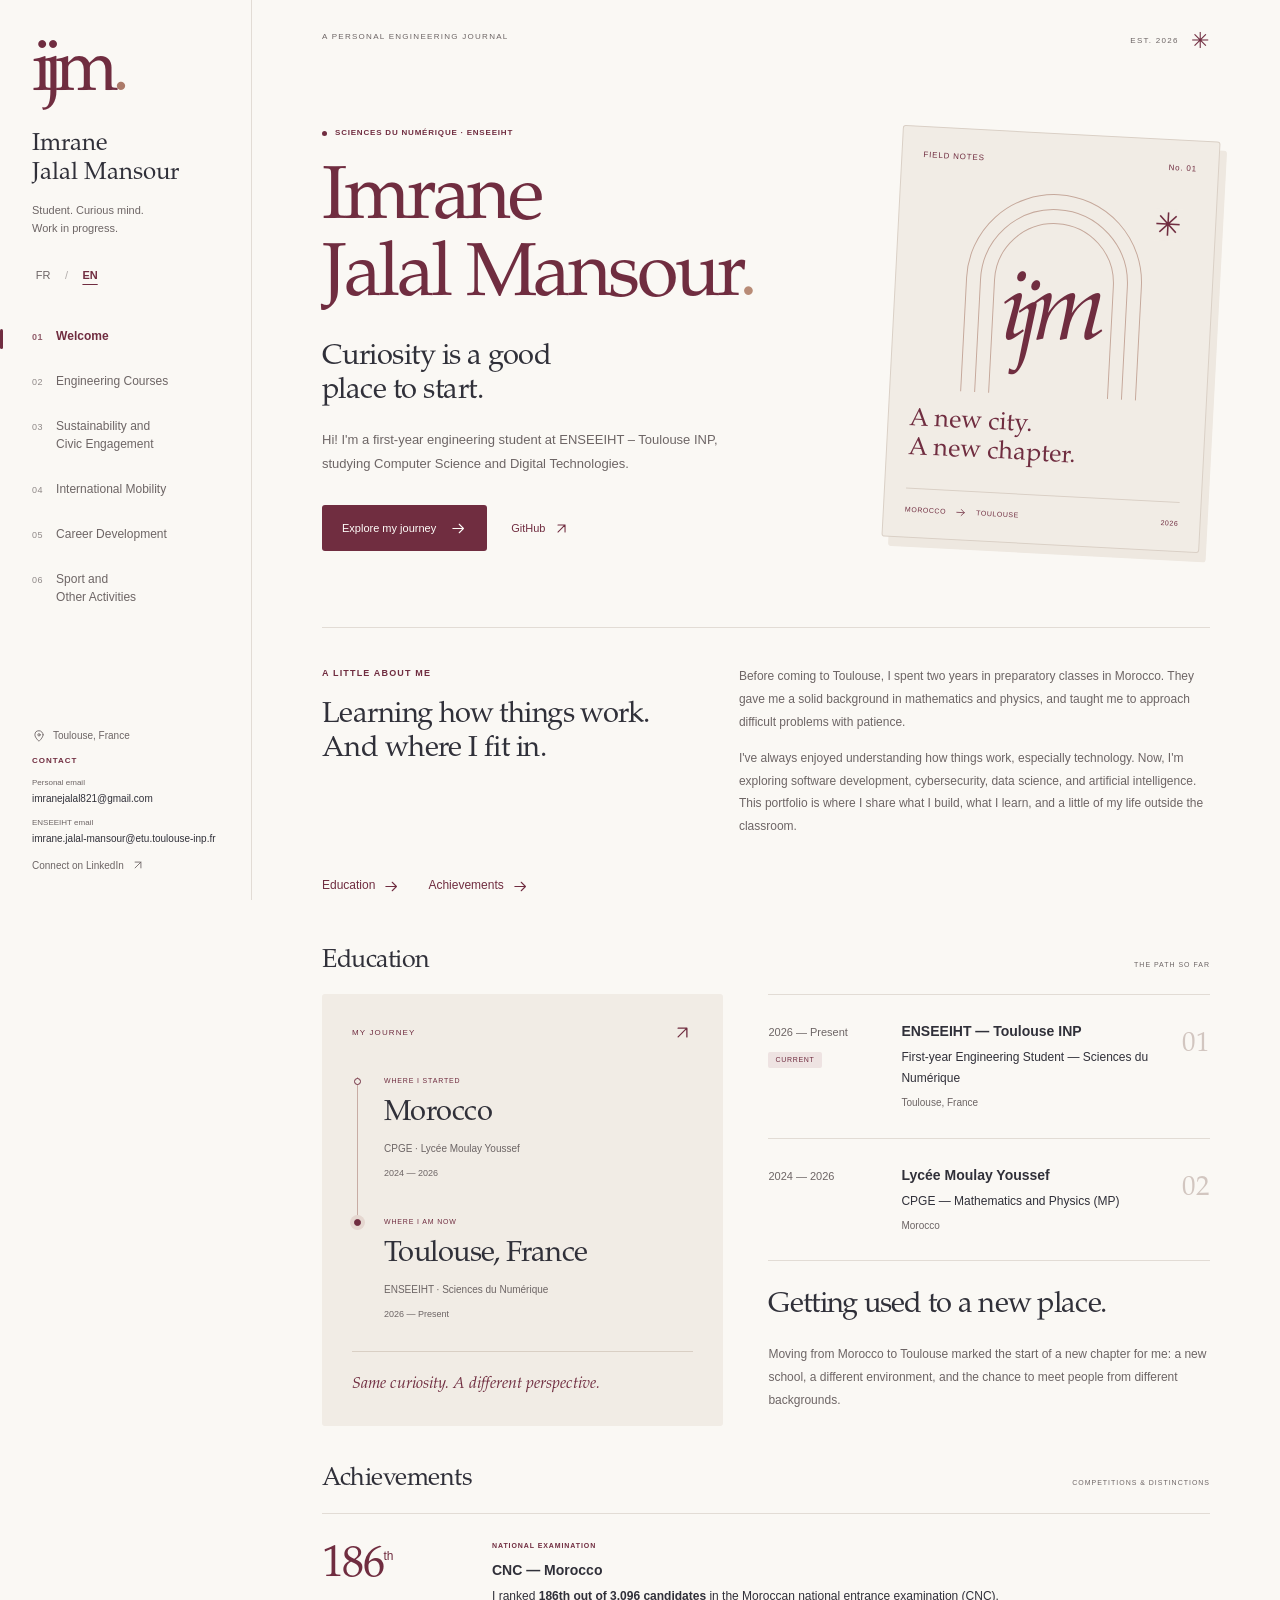
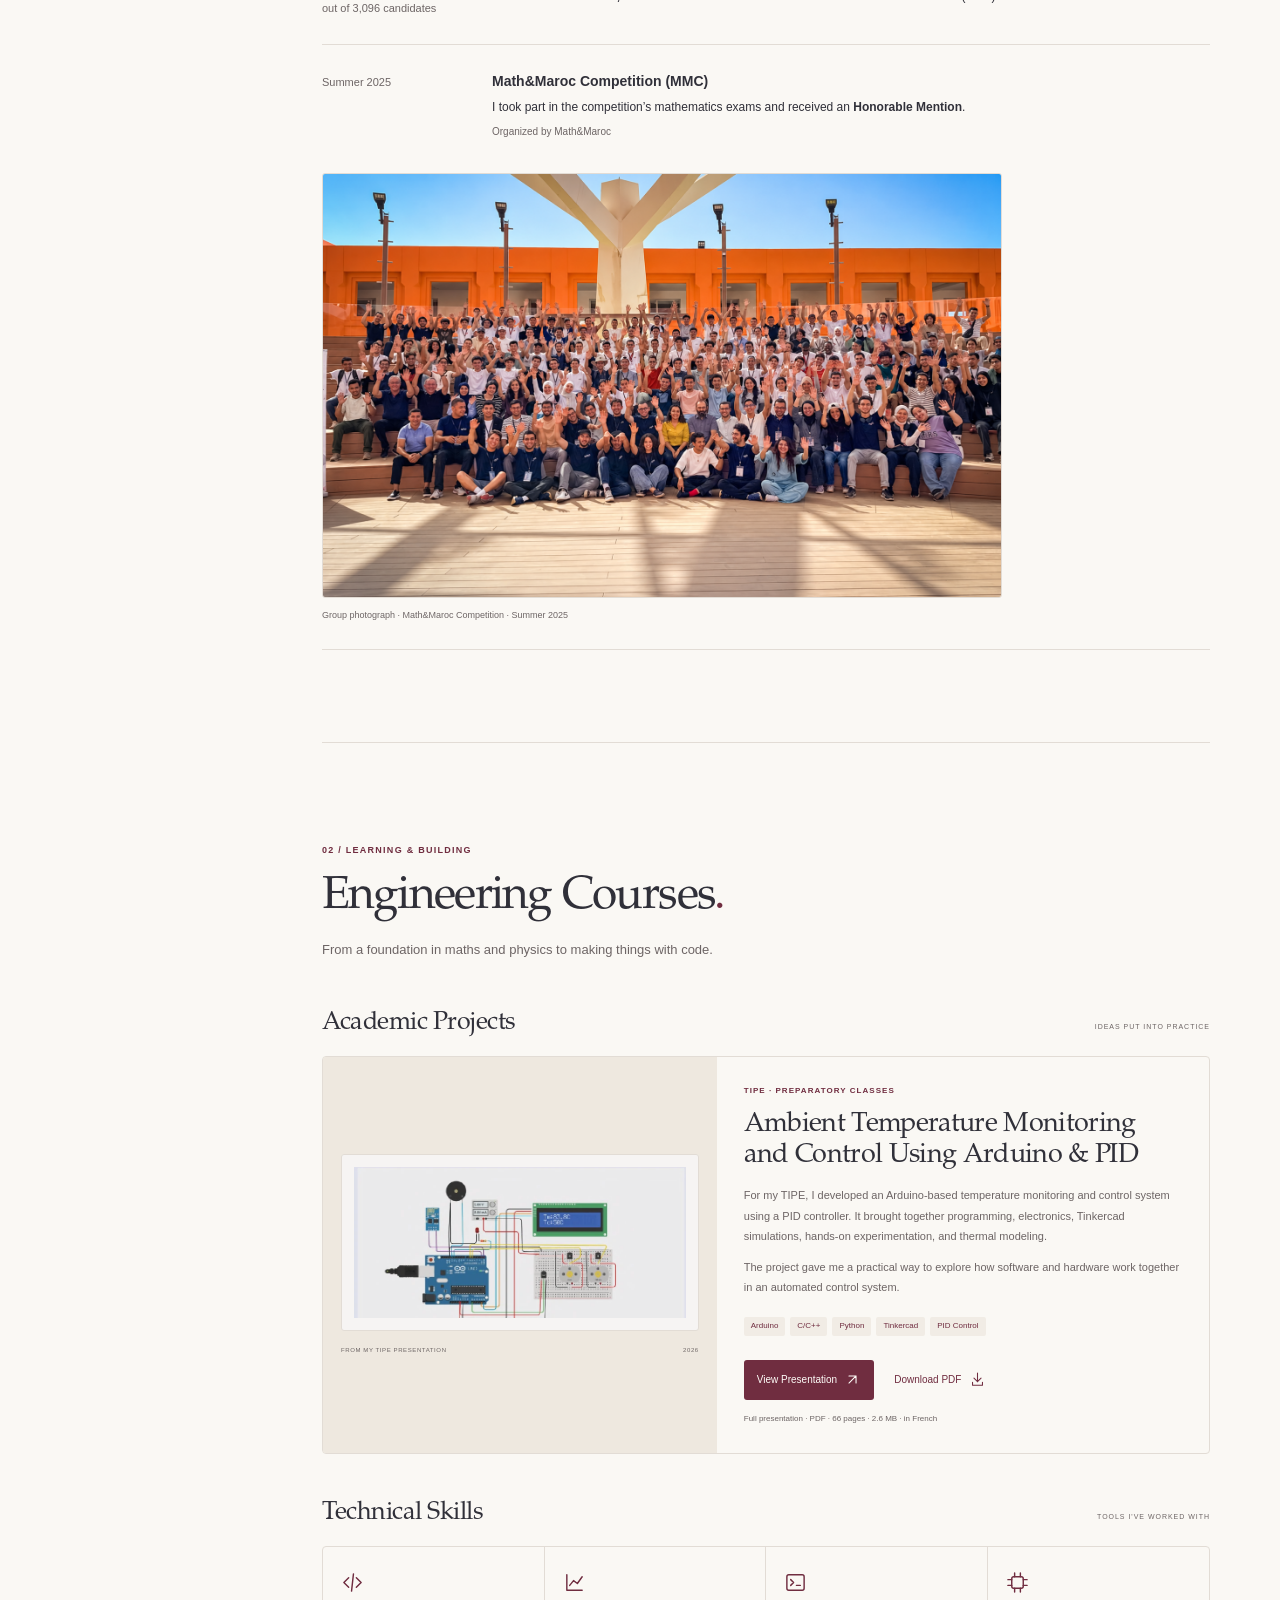
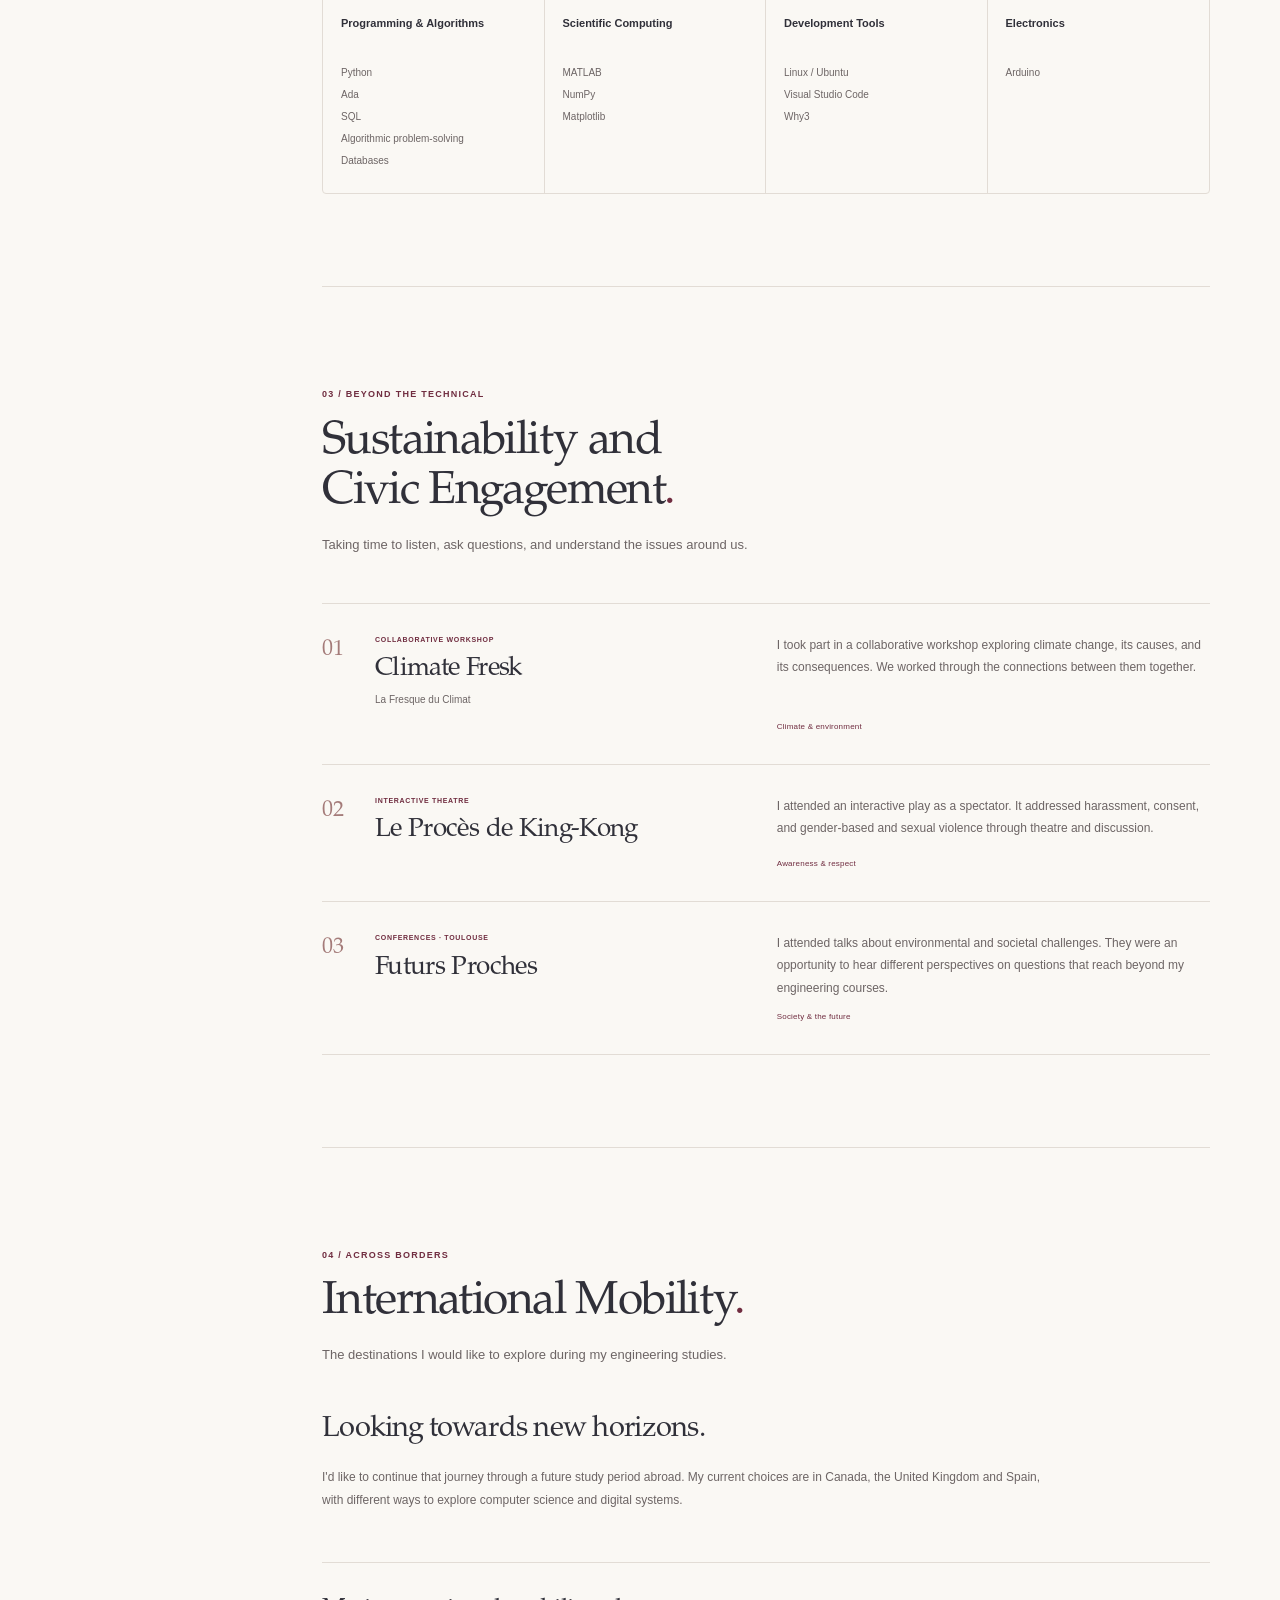
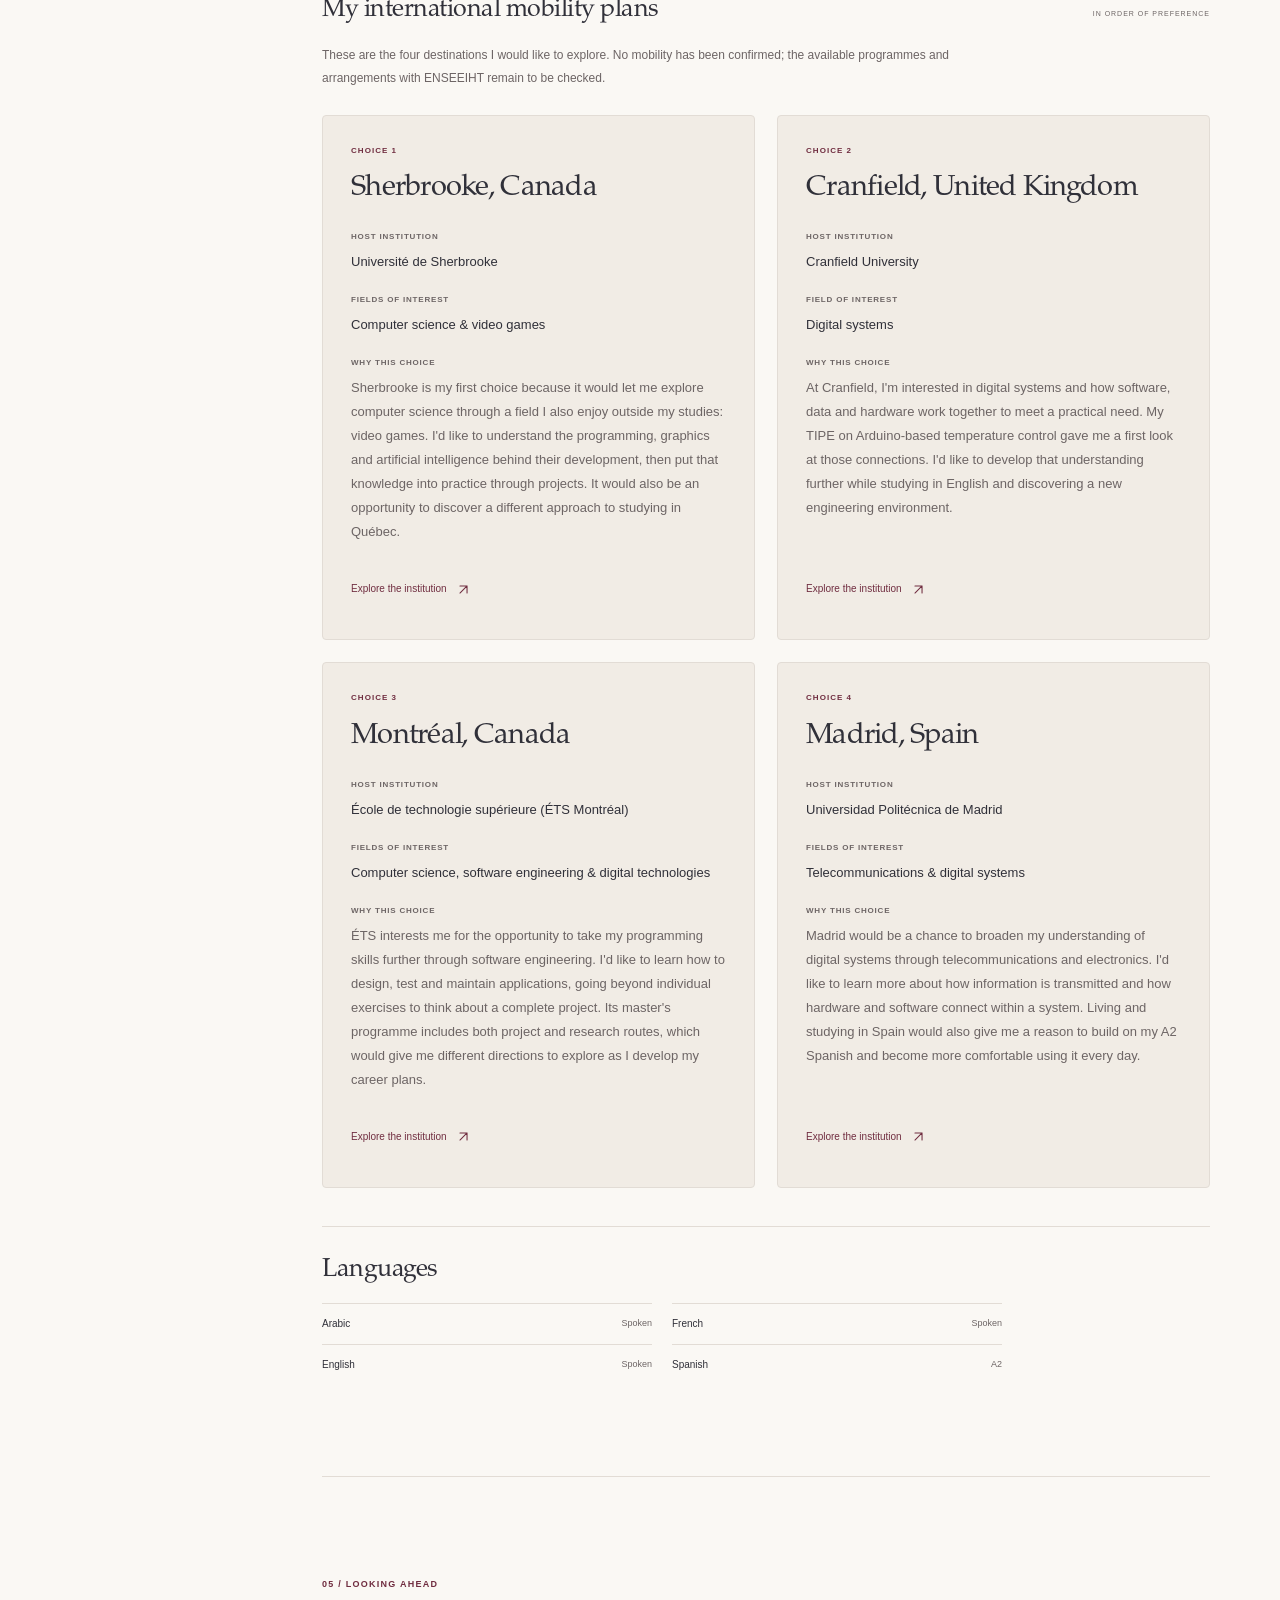
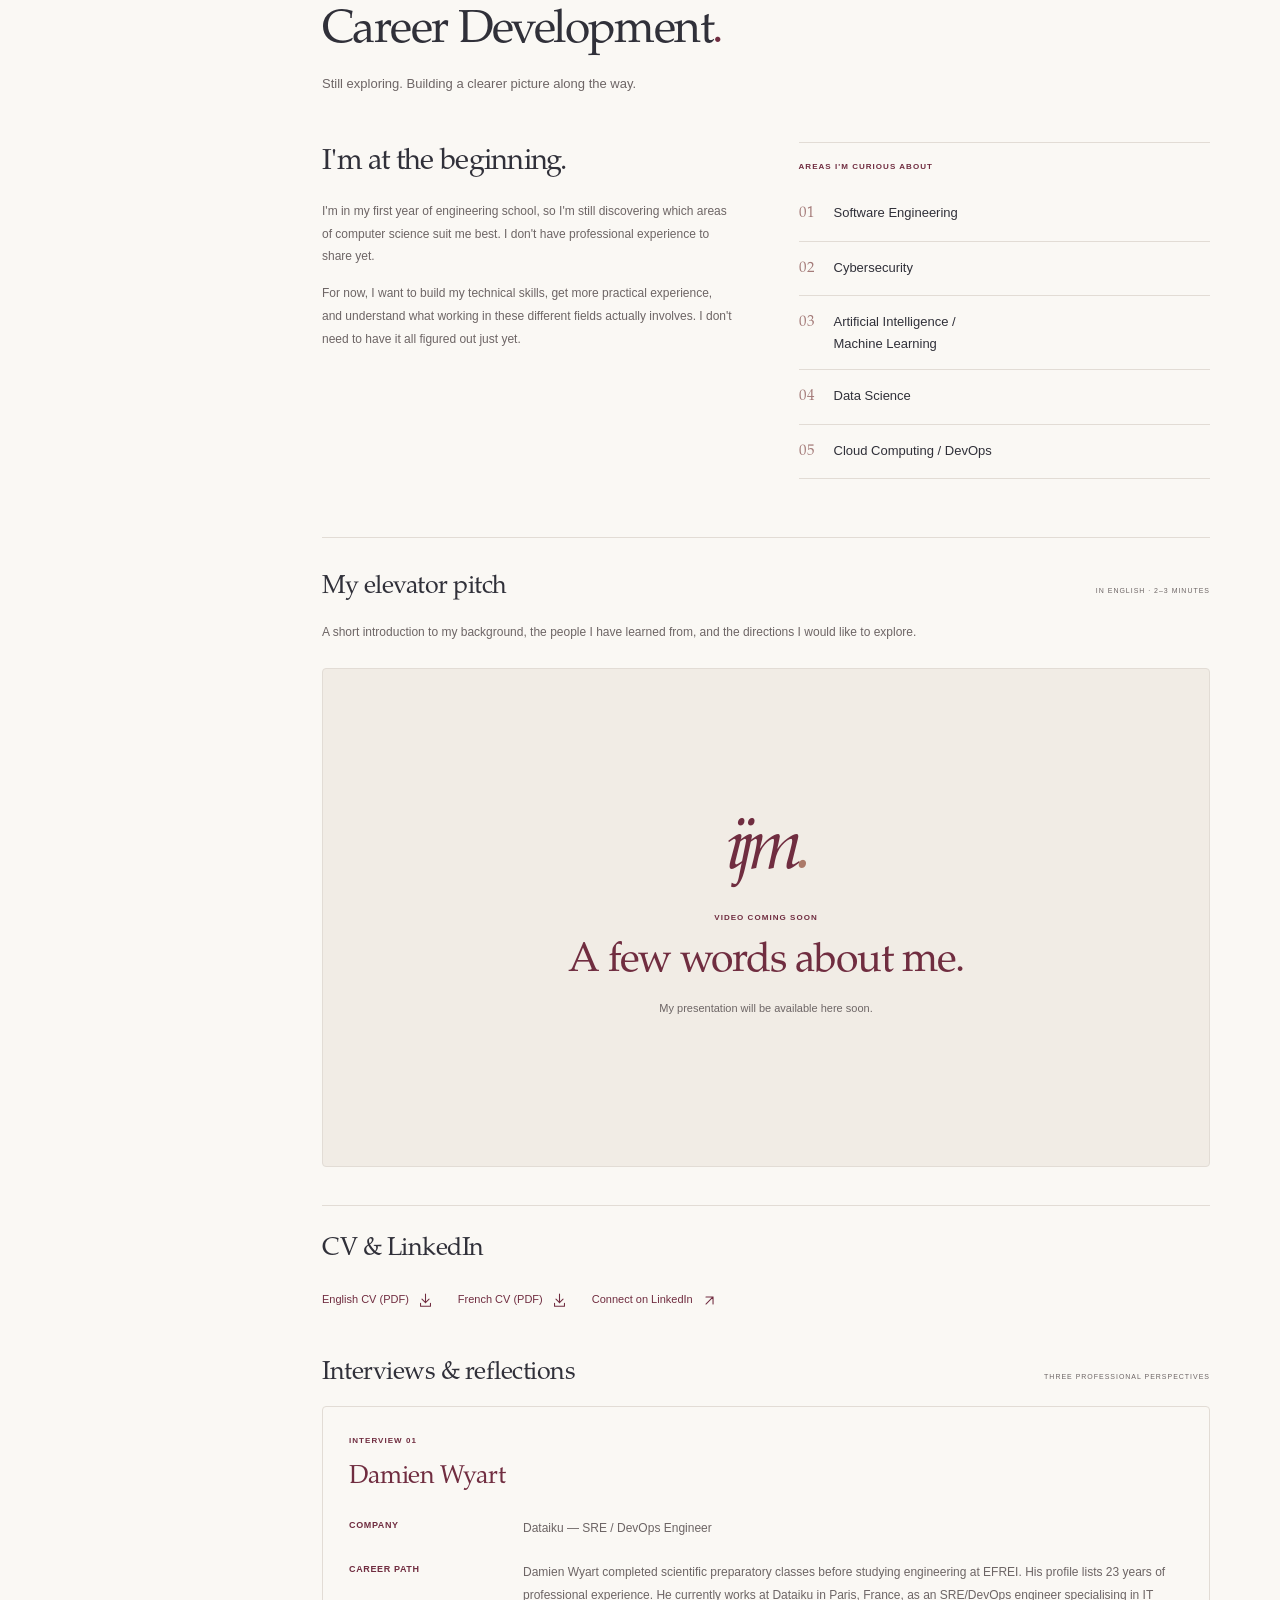
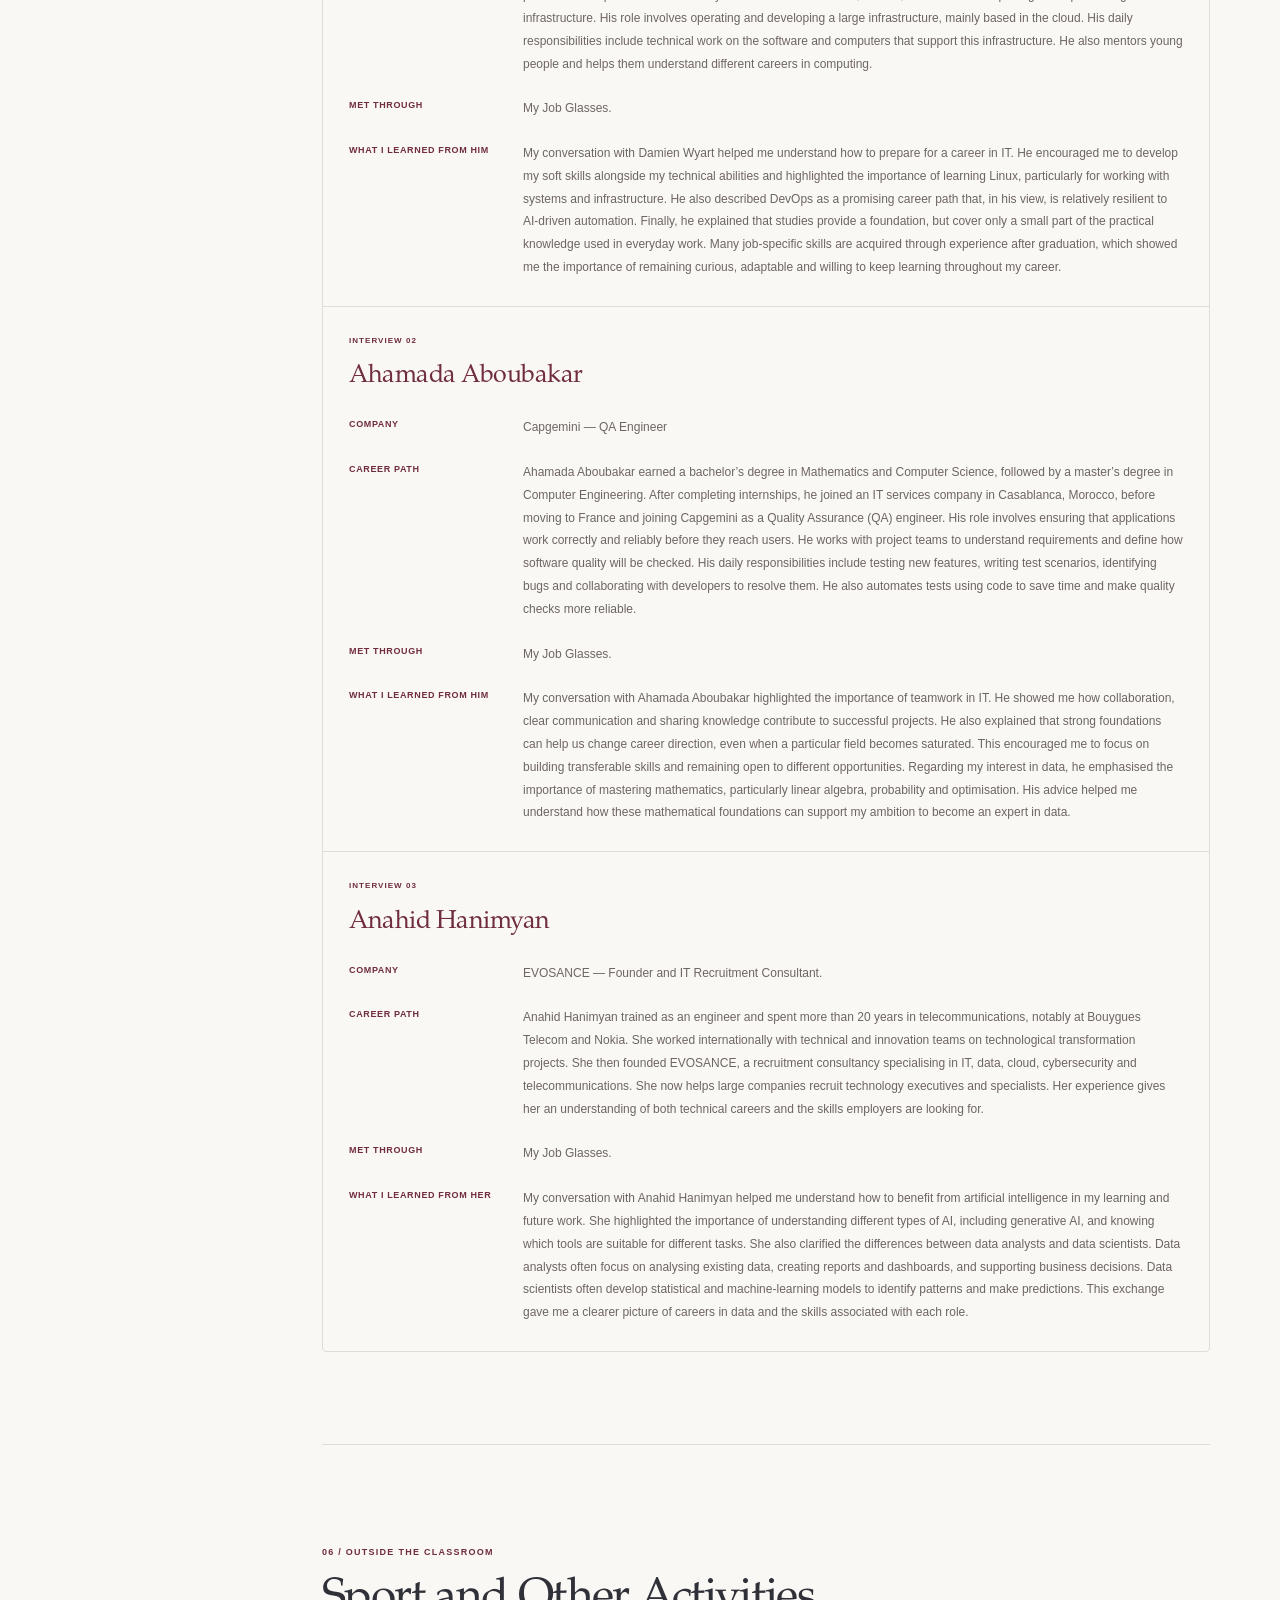
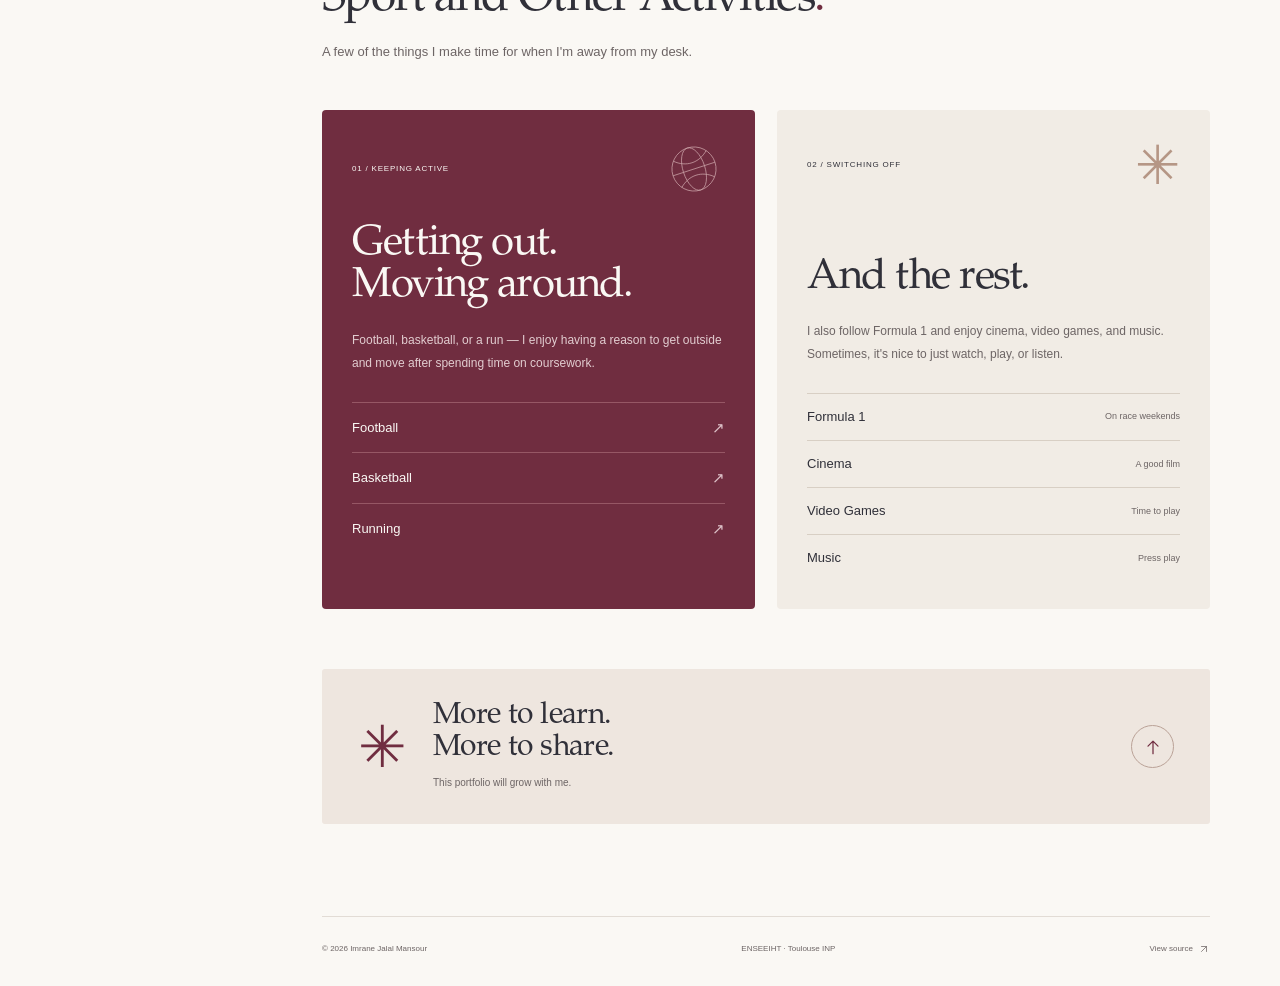
==== commit b8f3b19c: "Add personal and ENSEEIHT email contact links to sidebar" ====
--- a/index.html
+++ b/index.html
@@ -19,7 +19,7 @@
   <link rel="alternate" hreflang="x-default" href="https://imranejalal.github.io/">
   <link rel="icon" type="image/svg+xml" href="assets/images/favicon.svg">
   <link rel="preload" href="assets/fonts/editorial.woff" as="font" type="font/woff" crossorigin>
-  <link rel="stylesheet" href="assets/css/styles.css?v=20261028-damien">
+  <link rel="stylesheet" href="assets/css/styles.css?v=20261028-contact">
   <script defer src="assets/js/settings.js?v=20261027-pitch"></script>
   <script defer src="assets/js/main.js?v=20261028-organization"></script>
   <title>Imrane Jalal Mansour — An Engineering Journey</title>
@@ -61,6 +61,11 @@
     </nav>
     <div class="sidebar-bottom">
       <span class="location"><svg class="icon" aria-hidden="true"><use href="#icon-location"/></svg>Toulouse, France</span>
+      <div class="sidebar-contact" role="group" aria-label="Contact">
+        <p class="sidebar-contact-title">Contact</p>
+        <a class="sidebar-email" href="mailto:imranejalal821@gmail.com"><span class="sidebar-email-label">Personal email</span><span class="sidebar-email-address">imranejalal821@gmail.com</span></a>
+        <a class="sidebar-email" href="mailto:imrane.jalal-mansour@etu.toulouse-inp.fr"><span class="sidebar-email-label">ENSEEIHT email</span><span class="sidebar-email-address">imrane.jalal-mansour@etu.toulouse-inp.fr</span></a>
+      </div>
       <a href="https://www.linkedin.com/in/imrane-jalal-mansour-01a728328/" target="_blank" rel="noopener noreferrer">Connect on LinkedIn<svg class="icon" aria-hidden="true"><use href="#icon-external"/></svg><span class="sr-only"> (opens in a new tab)</span></a>
     </div>
   </aside>
--- a/assets/css/styles.css
+++ b/assets/css/styles.css
@@ -115,3 +115,12 @@
 @media(max-width:1220px){.welcome-education .mobility-layout{grid-template-columns:minmax(0,1fr) minmax(0,1.1fr)}.welcome-education-detail .education-item{grid-template-columns:minmax(0,1fr);gap:10px}.welcome-education-detail .education-date{flex-direction:row;align-items:center}}
 @media(max-width:700px){.welcome-chapters{gap:10px 24px;margin-top:20px}.welcome-education,.welcome-achievements{margin-top:30px}.welcome-education .mobility-layout{grid-template-columns:minmax(0,1fr)}.journey-reflection{margin-top:24px}.competition-gallery{grid-template-columns:minmax(0,1fr);gap:22px}.competition-photo figcaption{font-size:10px}.mobility-languages,.career-resources{margin-top:30px;padding-top:24px}.mobility-languages>h3{font-size:24px}}
 @media print{.welcome-chapters{display:none}.cnc-achievement,.competition-photo{break-inside:avoid}.competition-gallery{grid-template-columns:1fr}.competition-photo-frame{max-height:180px}.welcome-education,.welcome-achievements{margin-top:25px}}
+
+/* Email contacts in the sidebar and mobile menu. */
+.sidebar-contact{display:grid;gap:10px;min-width:0}
+.sidebar-contact-title{font-family:var(--sans);font-size:8px;font-weight:600;line-height:1.5;letter-spacing:.12em;text-transform:uppercase;color:var(--burgundy)}
+.sidebar-bottom a.sidebar-email{display:grid;align-items:start;gap:2px;min-width:0}
+.sidebar-email-label{font-size:8px;line-height:1.5}
+.sidebar-email-address{font-size:10px;line-height:1.6;overflow-wrap:anywhere;color:var(--ink)}
+.sidebar-email:hover .sidebar-email-address{color:var(--burgundy)}
+@media(max-width:960px){.sidebar-email-label{font-size:10px}.sidebar-email-address{font-size:11px}}
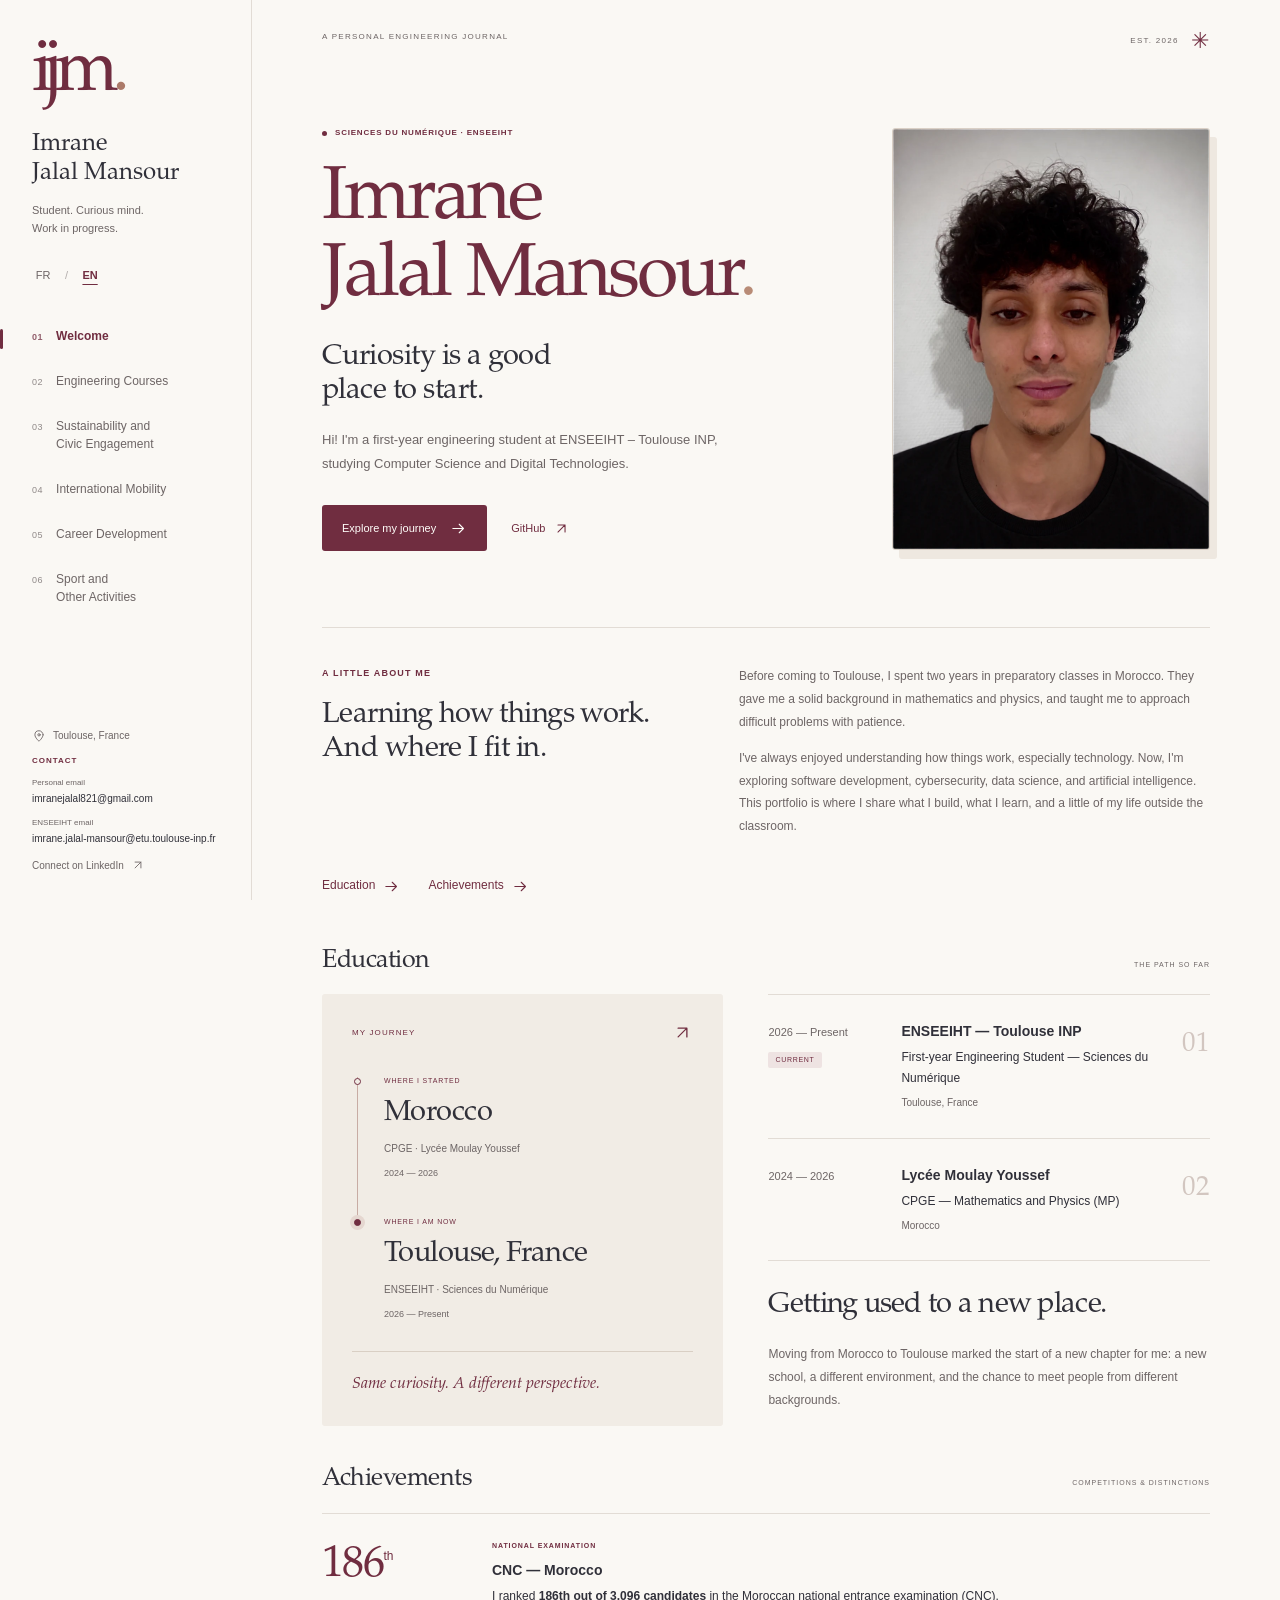
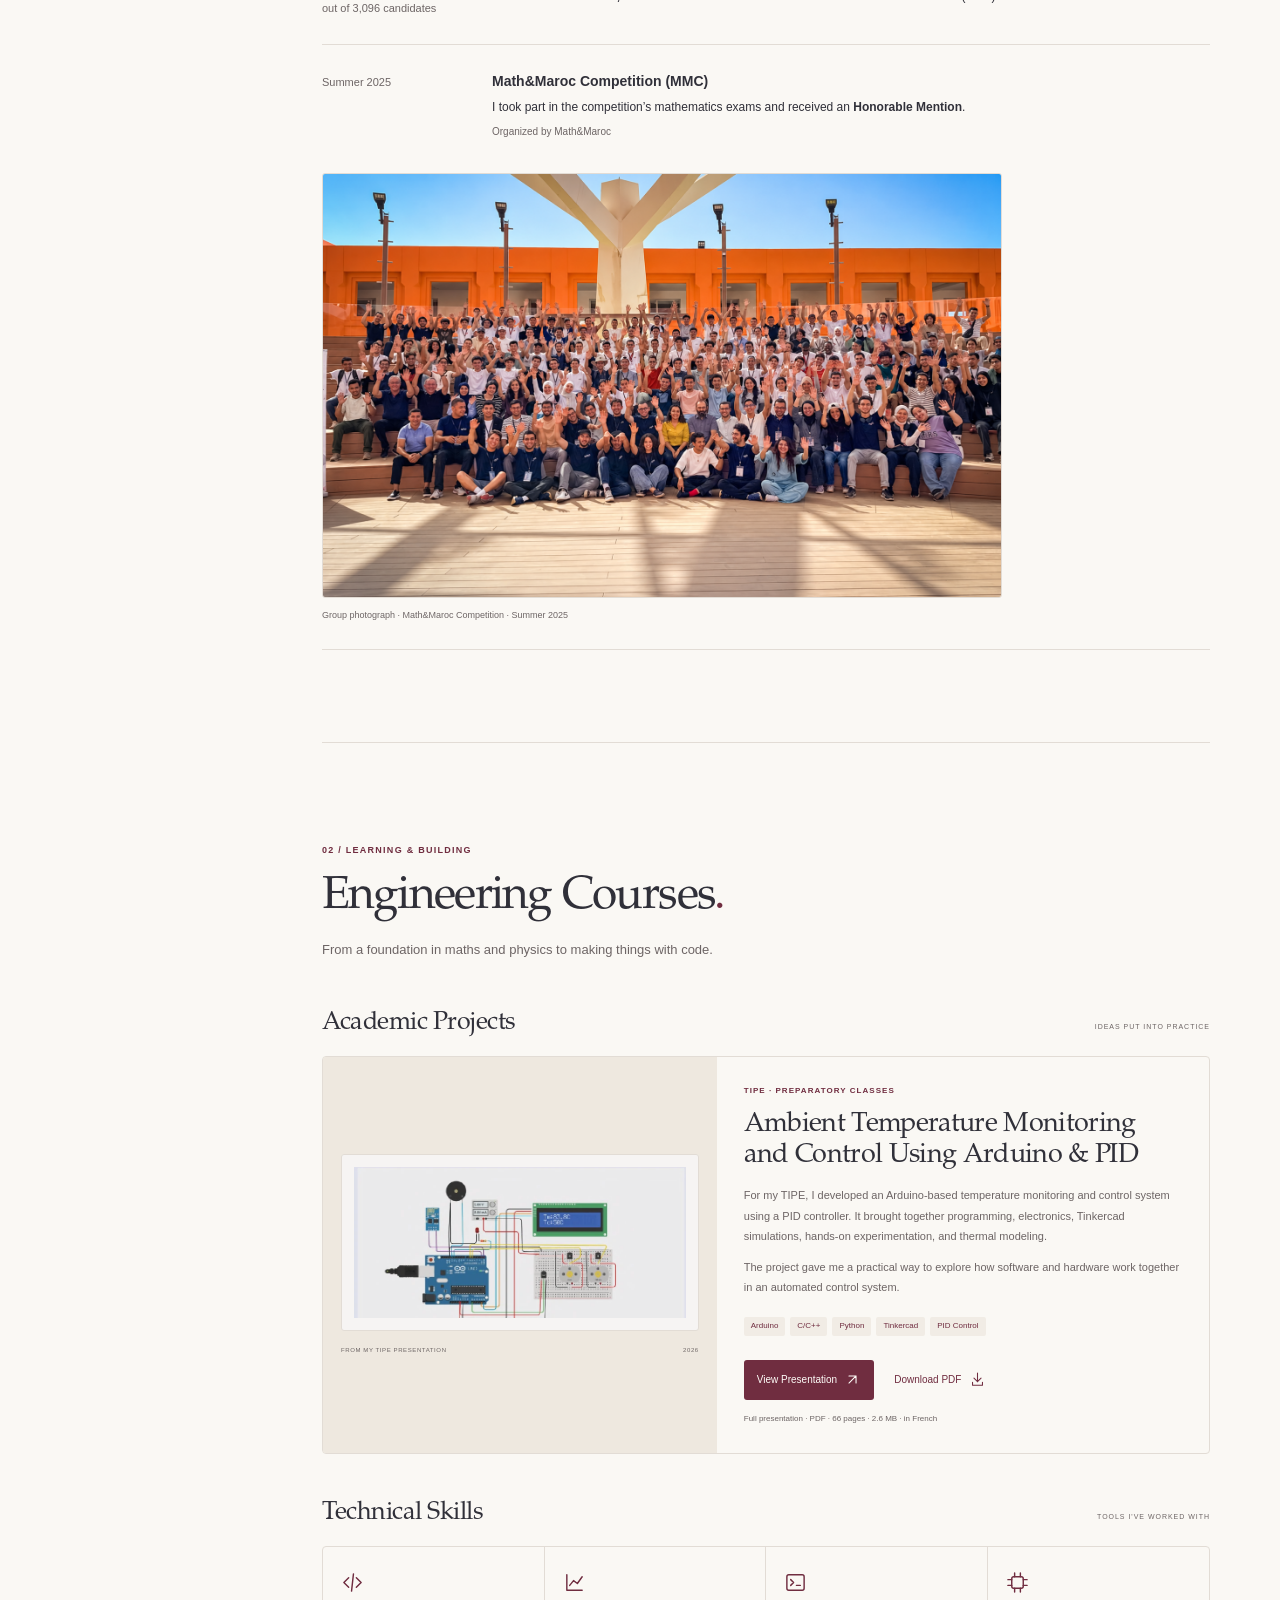
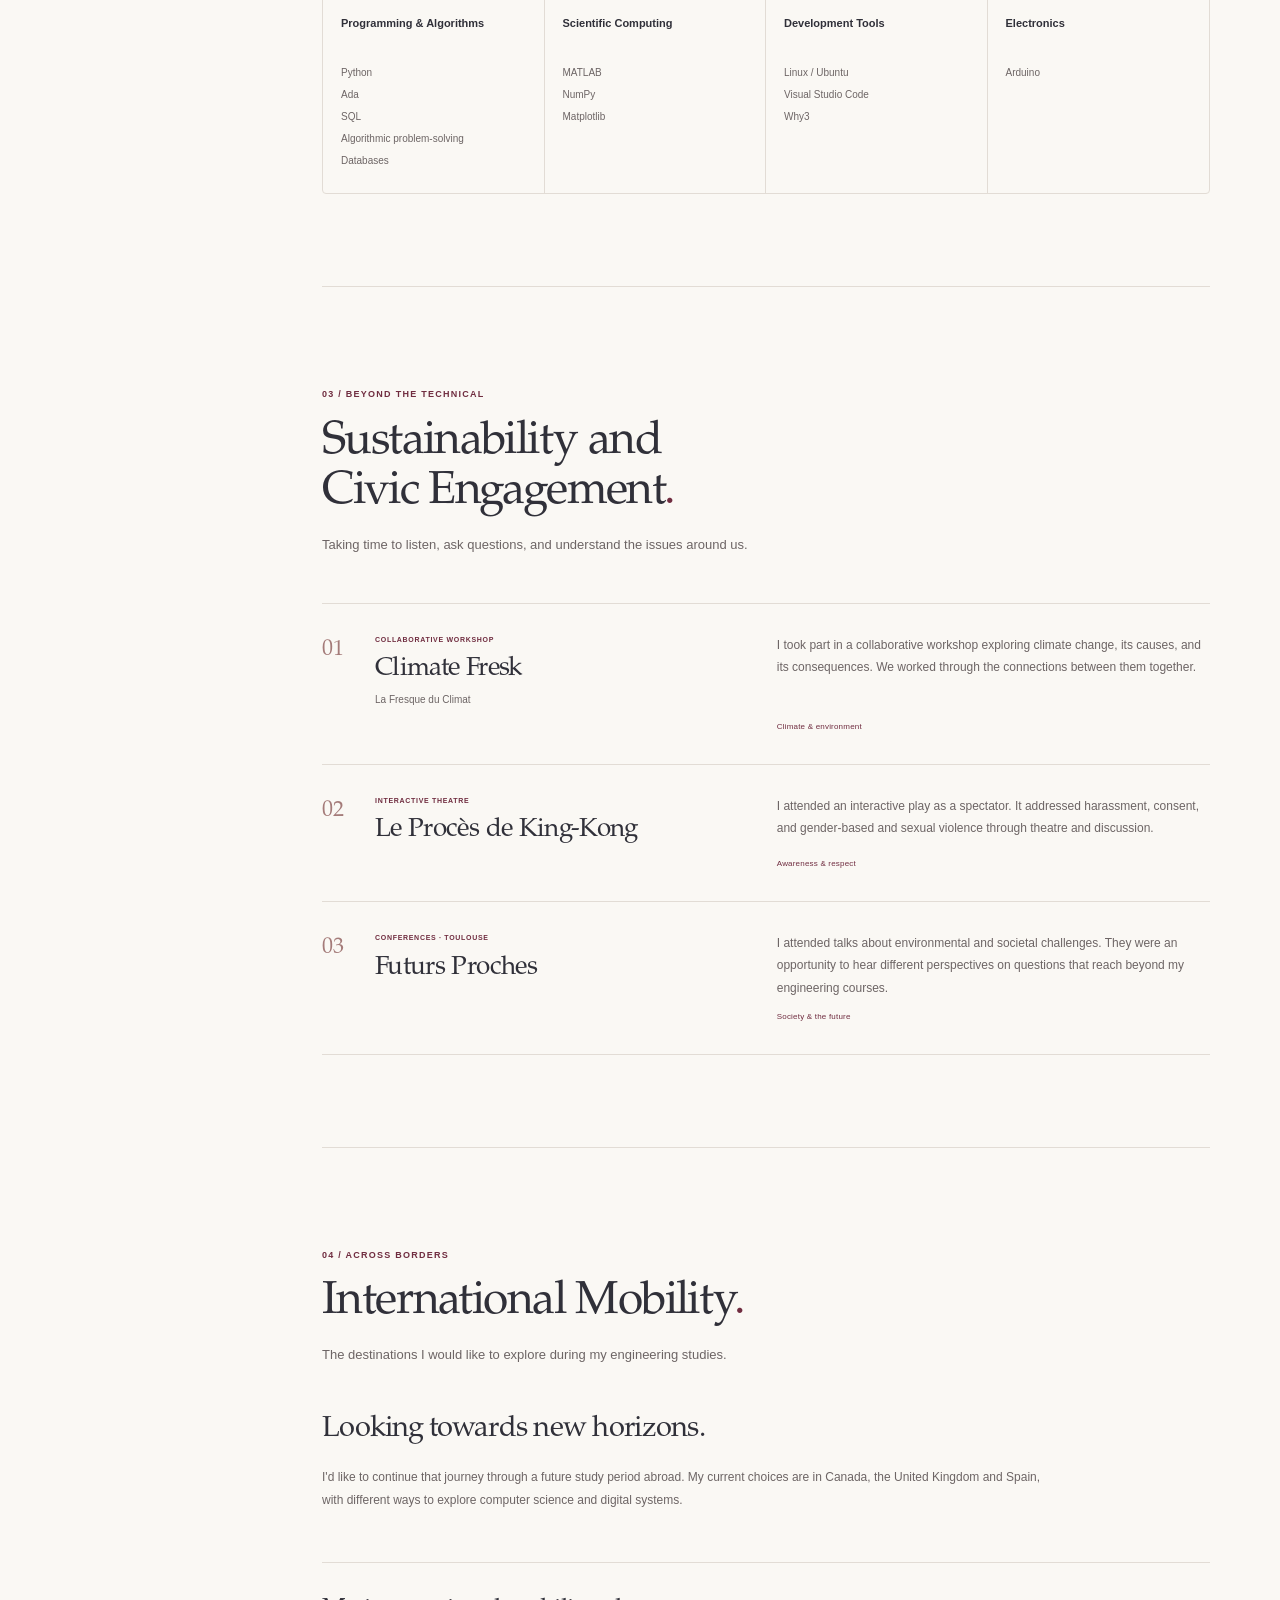
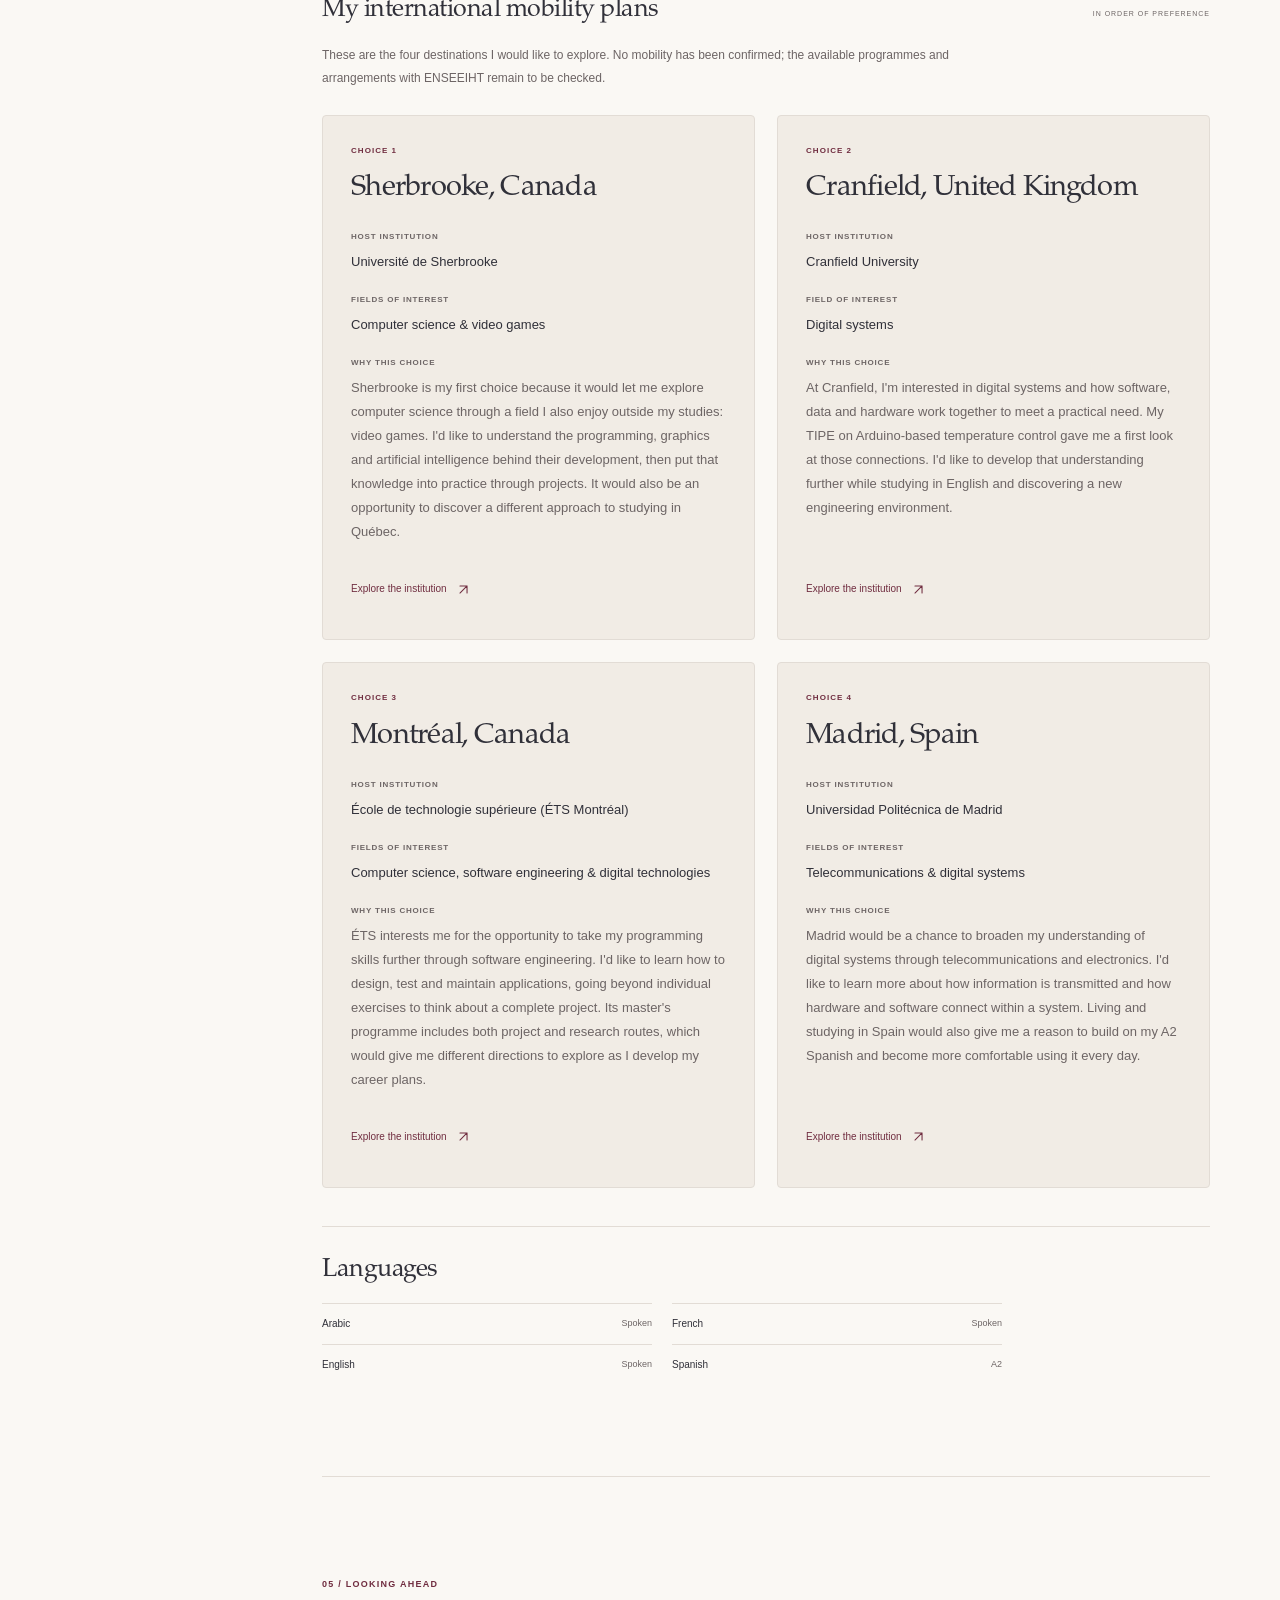
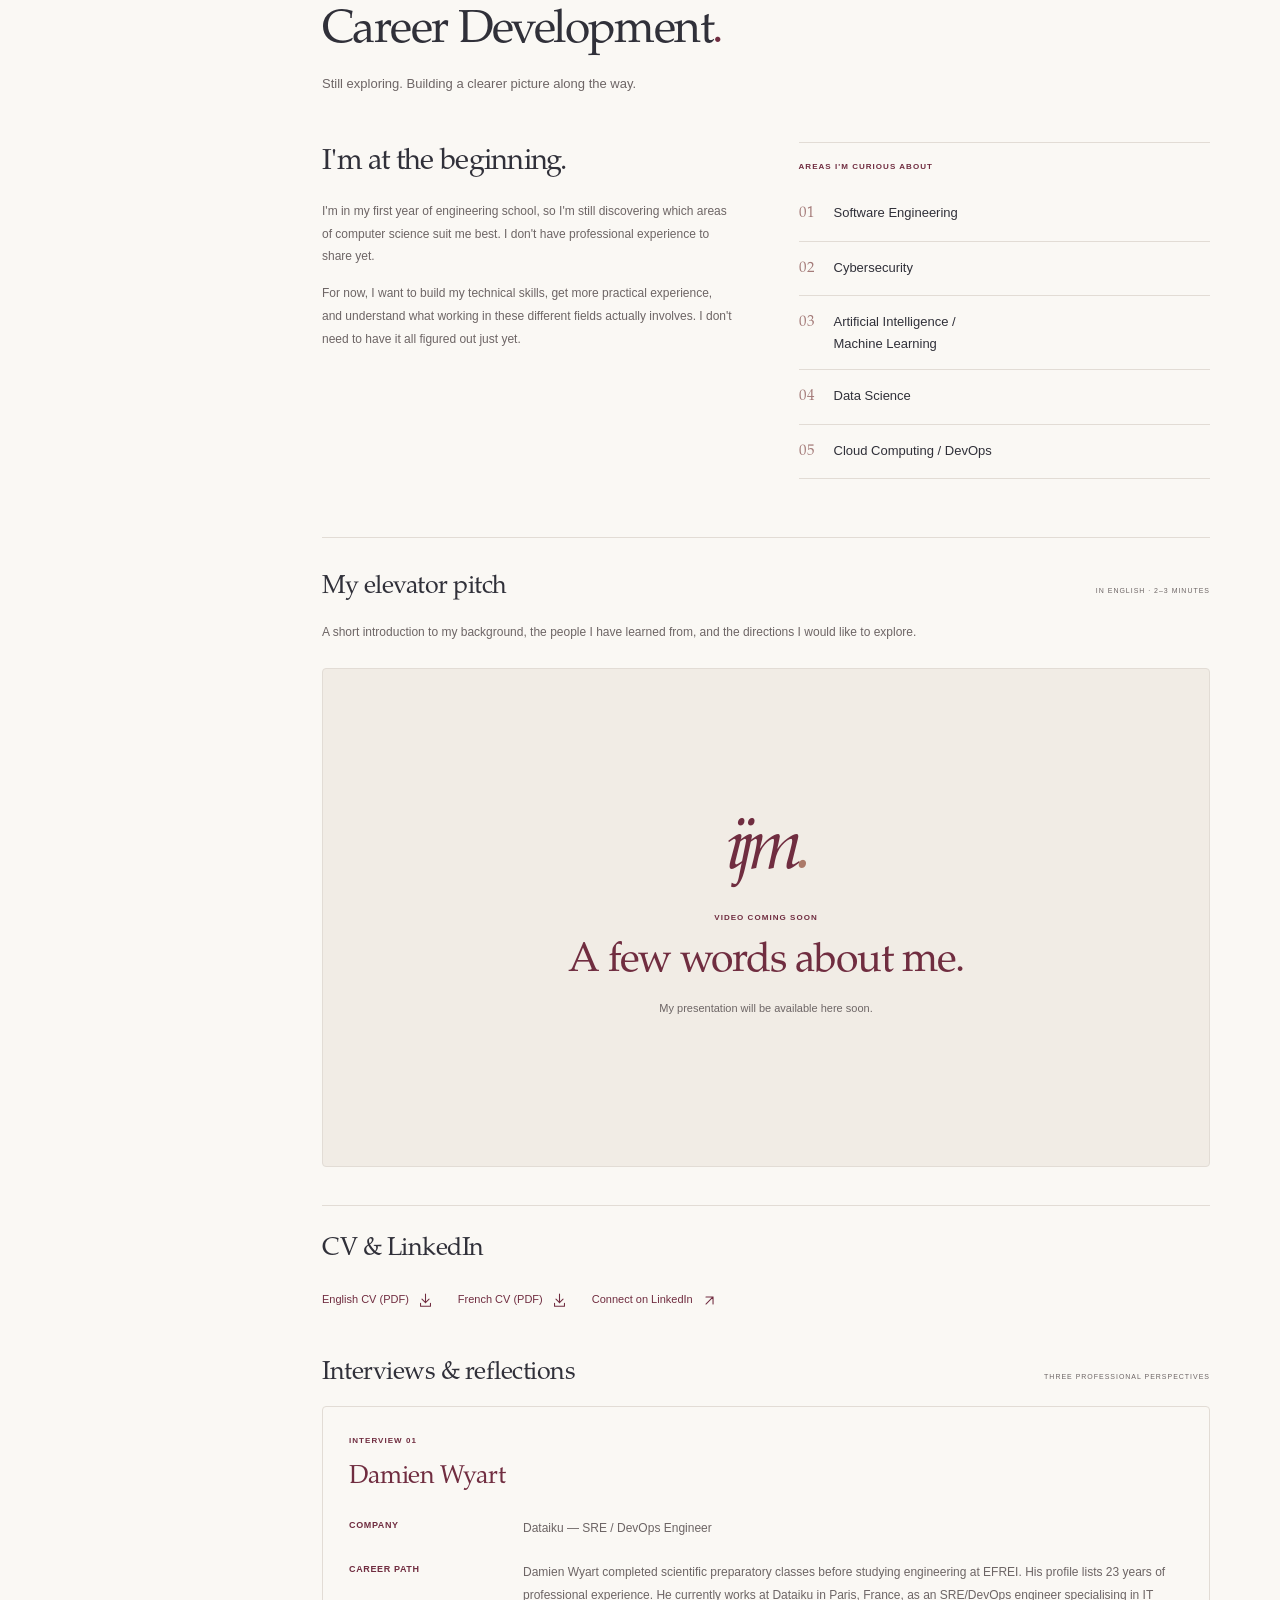
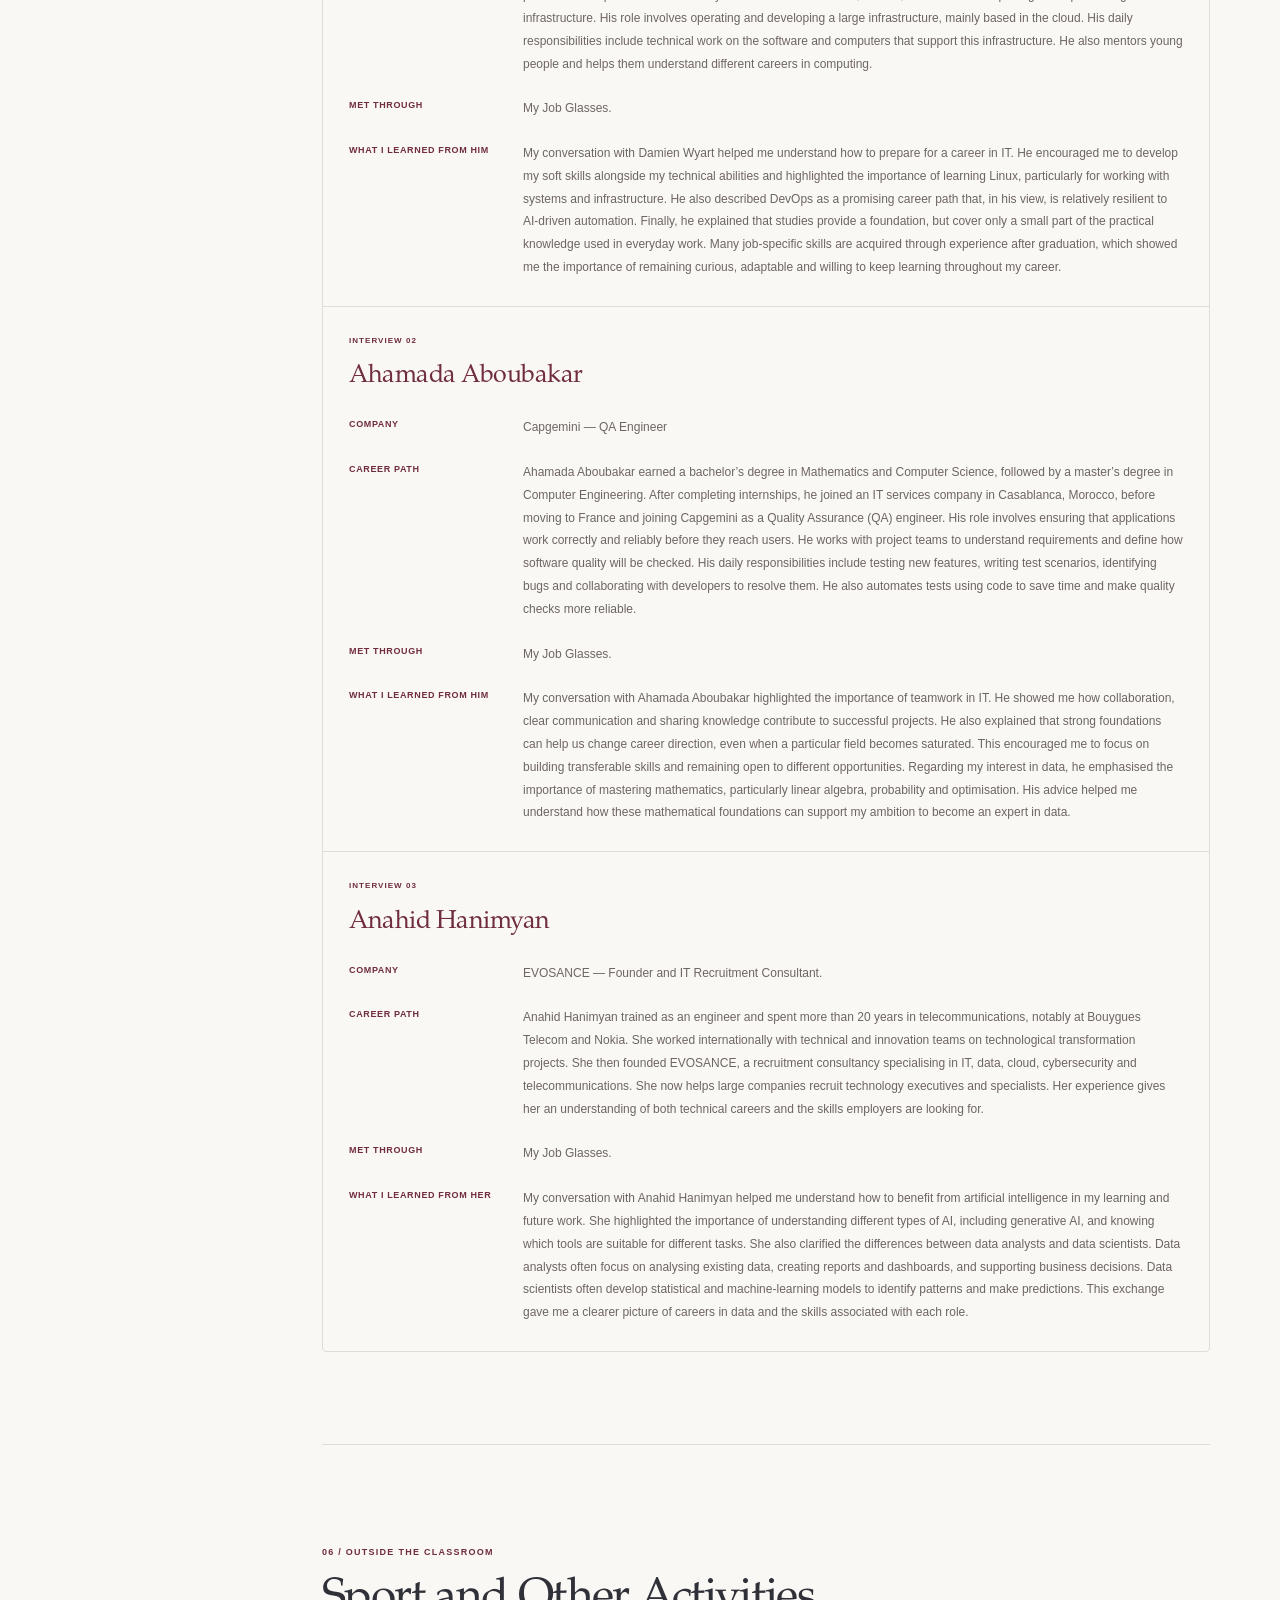
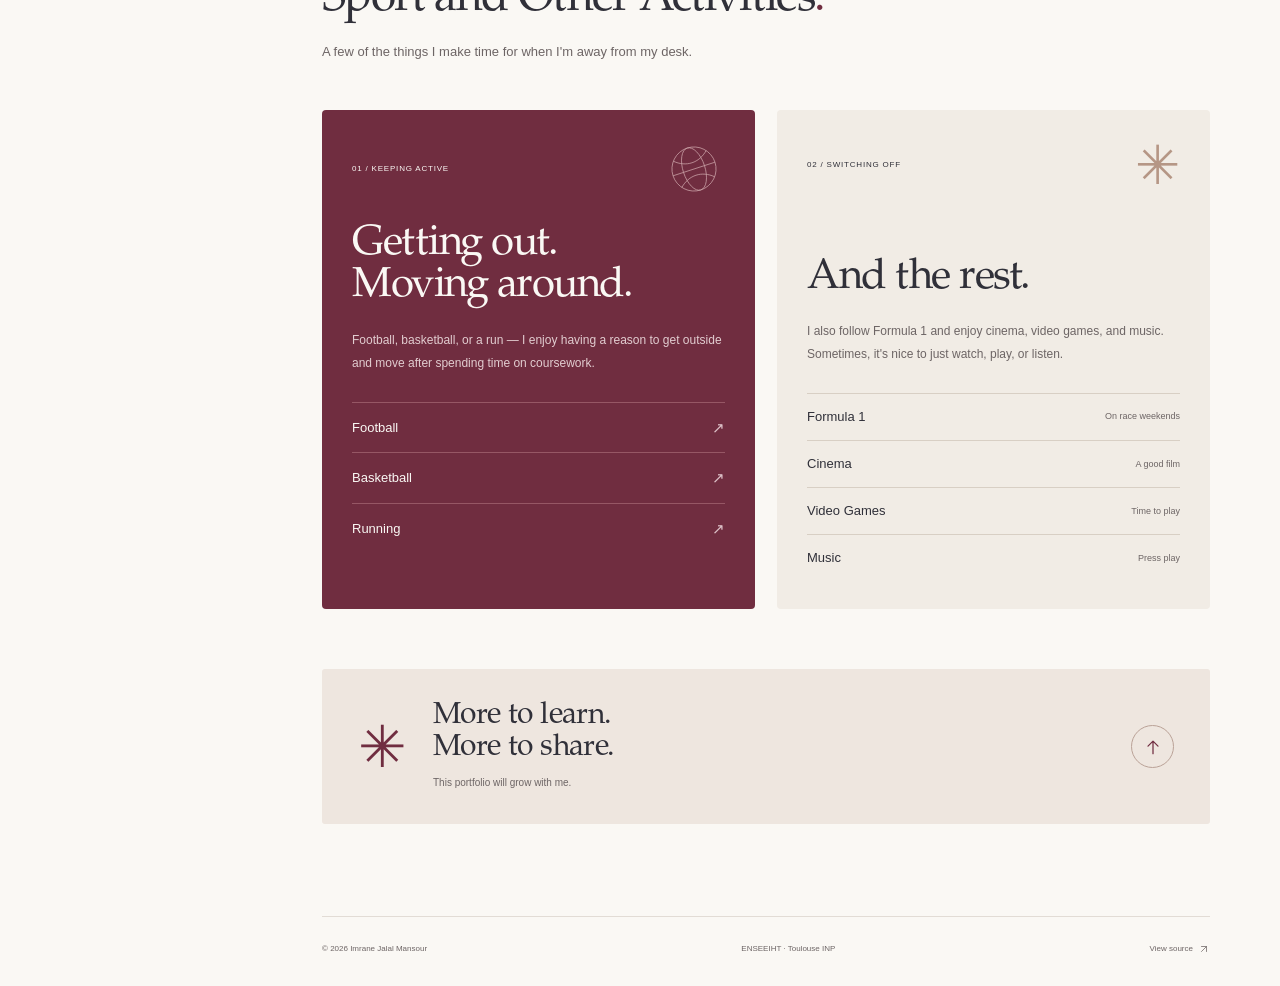
==== commit e8d7b56d: "Replace welcome illustration with Imrane portrait in both languages" ====
--- a/index.html
+++ b/index.html
@@ -19,7 +19,7 @@
   <link rel="alternate" hreflang="x-default" href="https://imranejalal.github.io/">
   <link rel="icon" type="image/svg+xml" href="assets/images/favicon.svg">
   <link rel="preload" href="assets/fonts/editorial.woff" as="font" type="font/woff" crossorigin>
-  <link rel="stylesheet" href="assets/css/styles.css?v=20261028-contact">
+  <link rel="stylesheet" href="assets/css/styles.css?v=20261030-portrait">
   <script defer src="assets/js/settings.js?v=20261027-pitch"></script>
   <script defer src="assets/js/main.js?v=20261028-organization"></script>
   <title>Imrane Jalal Mansour — An Engineering Journey</title>
@@ -81,12 +81,9 @@
           <p class="hero-intro">Hi! I'm a first-year engineering student at ENSEEIHT – Toulouse INP, studying Computer Science and Digital Technologies.</p>
           <div class="hero-actions"><a class="button button-primary" href="#education">Explore my journey<svg class="icon" aria-hidden="true"><use href="#icon-arrow"/></svg></a><a class="text-link" href="https://github.com/imranejalal" target="_blank" rel="noopener noreferrer">GitHub<svg class="icon" aria-hidden="true"><use href="#icon-external"/></svg><span class="sr-only"> (opens in a new tab)</span></a></div>
         </div>
-        <div class="journal-cover" aria-label="From Morocco to Toulouse, a new chapter in engineering">
-          <div class="cover-top"><span>FIELD NOTES</span><span>No. 01</span></div>
-          <div class="cover-art" aria-hidden="true"><div class="arch arch-one"></div><div class="arch arch-two"></div><div class="arch arch-three"></div><span class="cover-monogram">i<span>j</span>m</span><span class="cover-star">✳</span></div>
-          <p class="cover-title">A new city. <br>A new chapter.</p>
-          <div class="cover-bottom"><span>MOROCCO <svg class="icon" aria-hidden="true"><use href="#icon-arrow"/></svg> TOULOUSE</span><span>2026</span></div>
-        </div>
+        <figure class="hero-portrait">
+          <img src="assets/images/imrane-jalal-mansour.webp" alt="Portrait of Imrane Jalal Mansour" width="900" height="1198" fetchpriority="high" decoding="async">
+        </figure>
       </div>
       <div class="welcome-story">
         <div><p class="eyebrow">A LITTLE ABOUT ME</p><h2>Learning how things work.<br>And where I fit in.</h2></div>
--- a/assets/css/styles.css
+++ b/assets/css/styles.css
@@ -124,3 +124,9 @@
 .sidebar-email-address{font-size:10px;line-height:1.6;overflow-wrap:anywhere;color:var(--ink)}
 .sidebar-email:hover .sidebar-email-address{color:var(--burgundy)}
 @media(max-width:960px){.sidebar-email-label{font-size:10px}.sidebar-email-address{font-size:11px}}
+
+/* The owner's portrait replaces the illustrated cover in Welcome. */
+.hero-portrait{margin:0;width:100%;max-width:340px;justify-self:end;overflow:hidden;border:1px solid #DAD0C6;border-radius:3px;background:var(--paper);box-shadow:7px 9px 0 #EEE8E0}
+.hero-portrait img{display:block;width:100%;height:auto}
+@media(max-width:700px){.hero-portrait{width:calc(100% - 8px);max-width:300px;justify-self:center;margin-top:12px;box-shadow:4px 5px 0 #EEE8E0}}
+@media print{.hero-portrait{max-width:230px;box-shadow:none}}
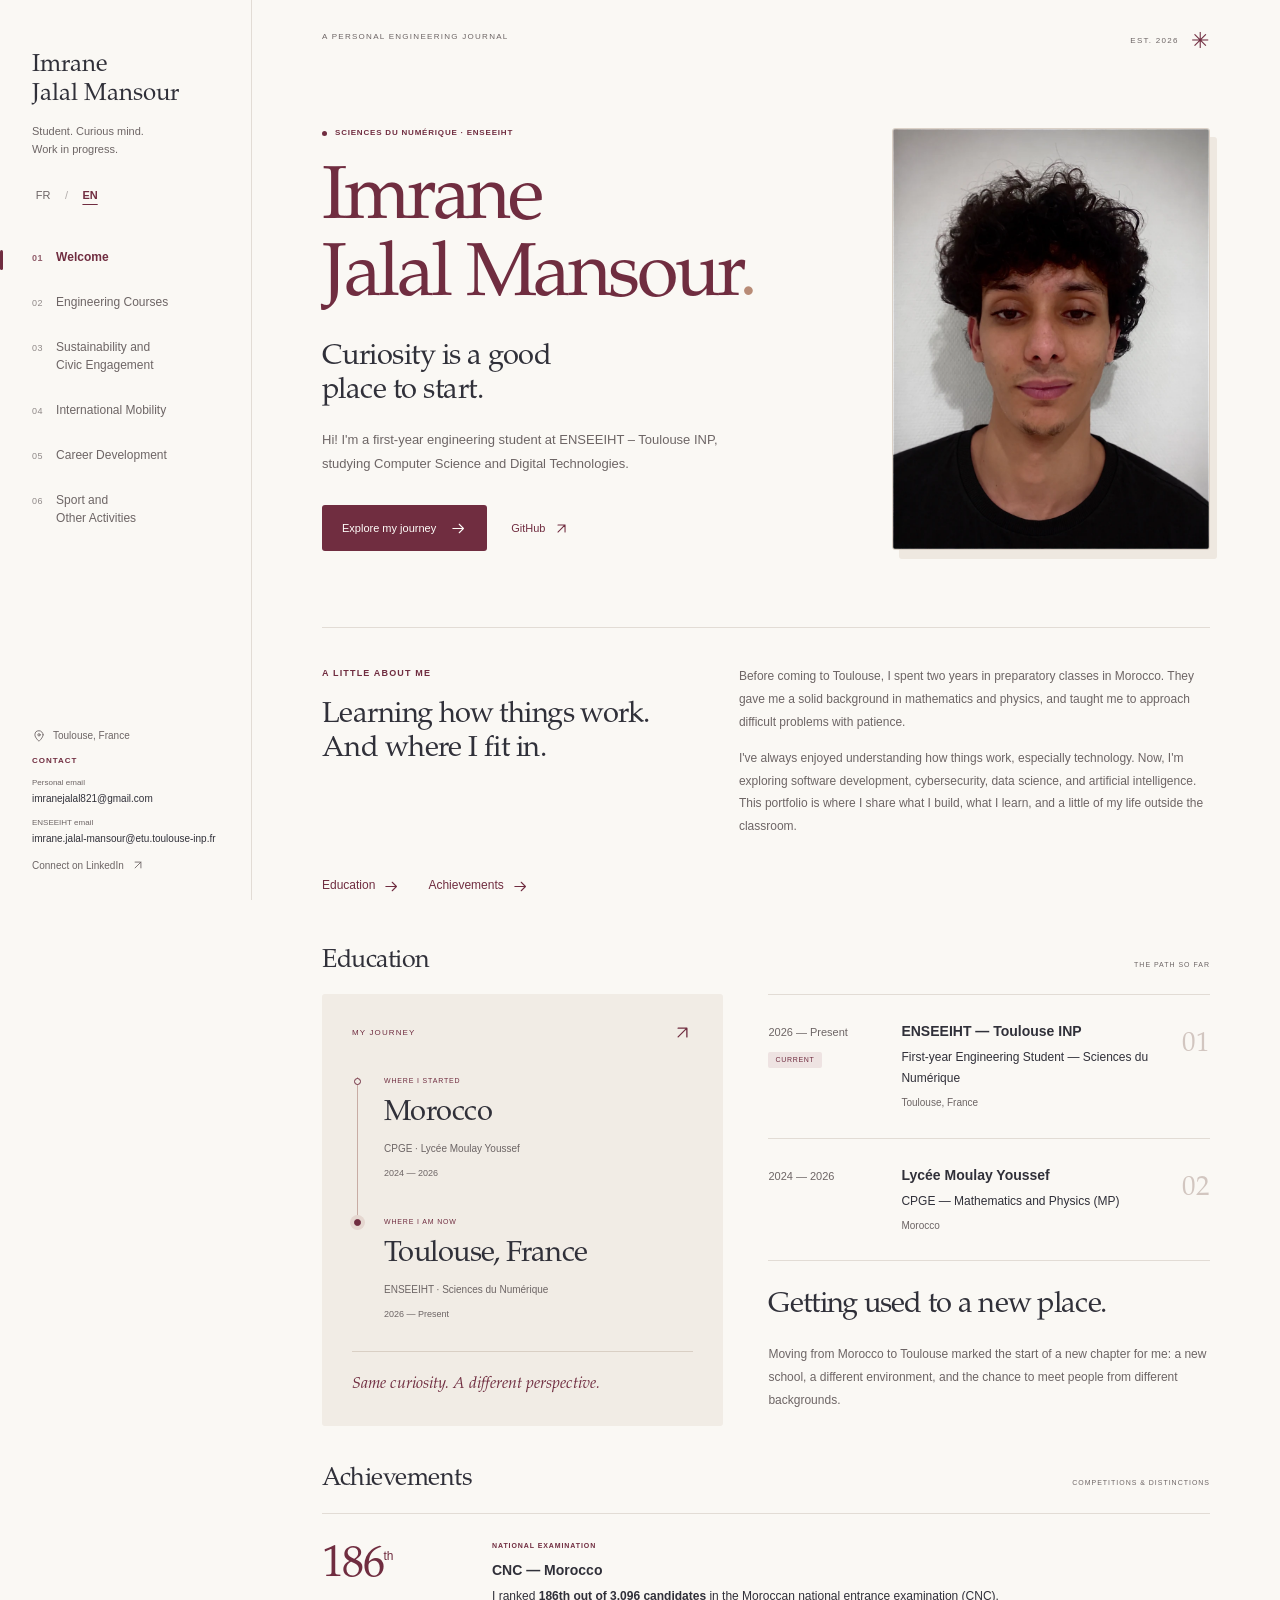
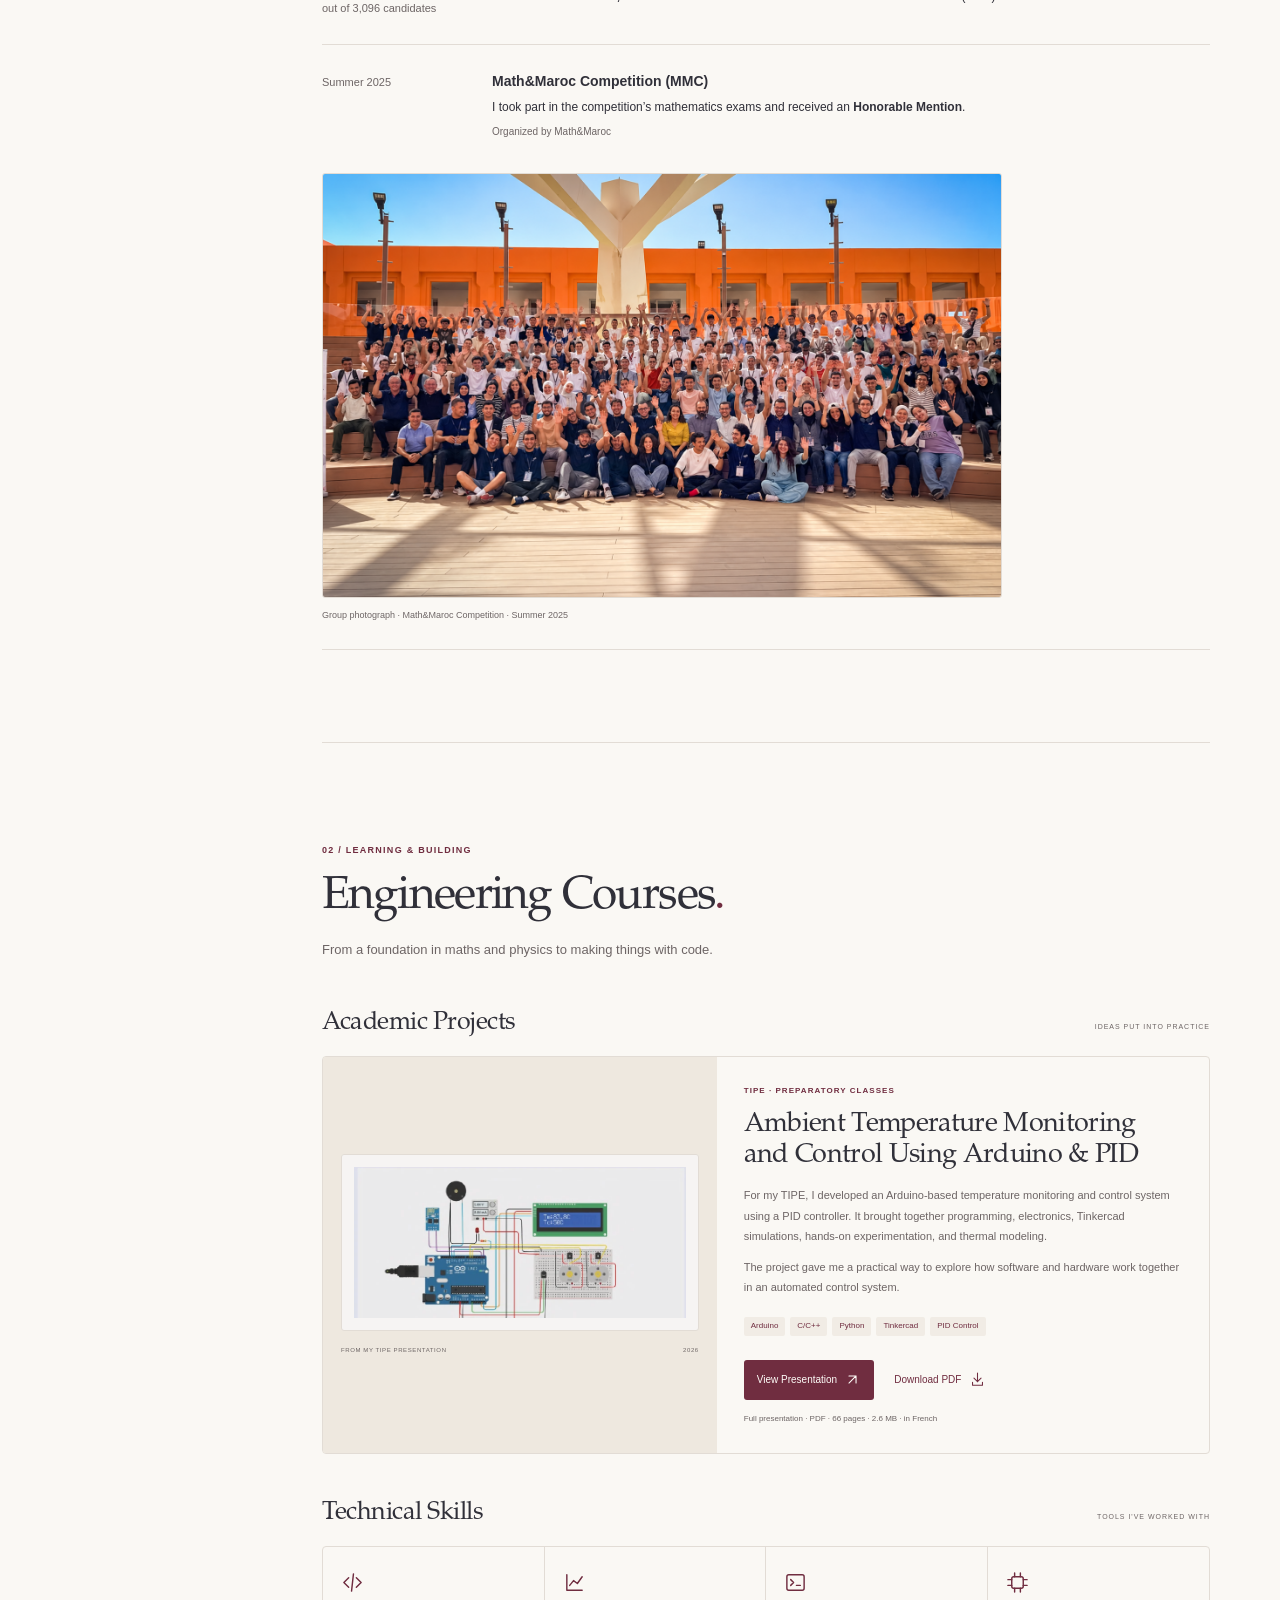
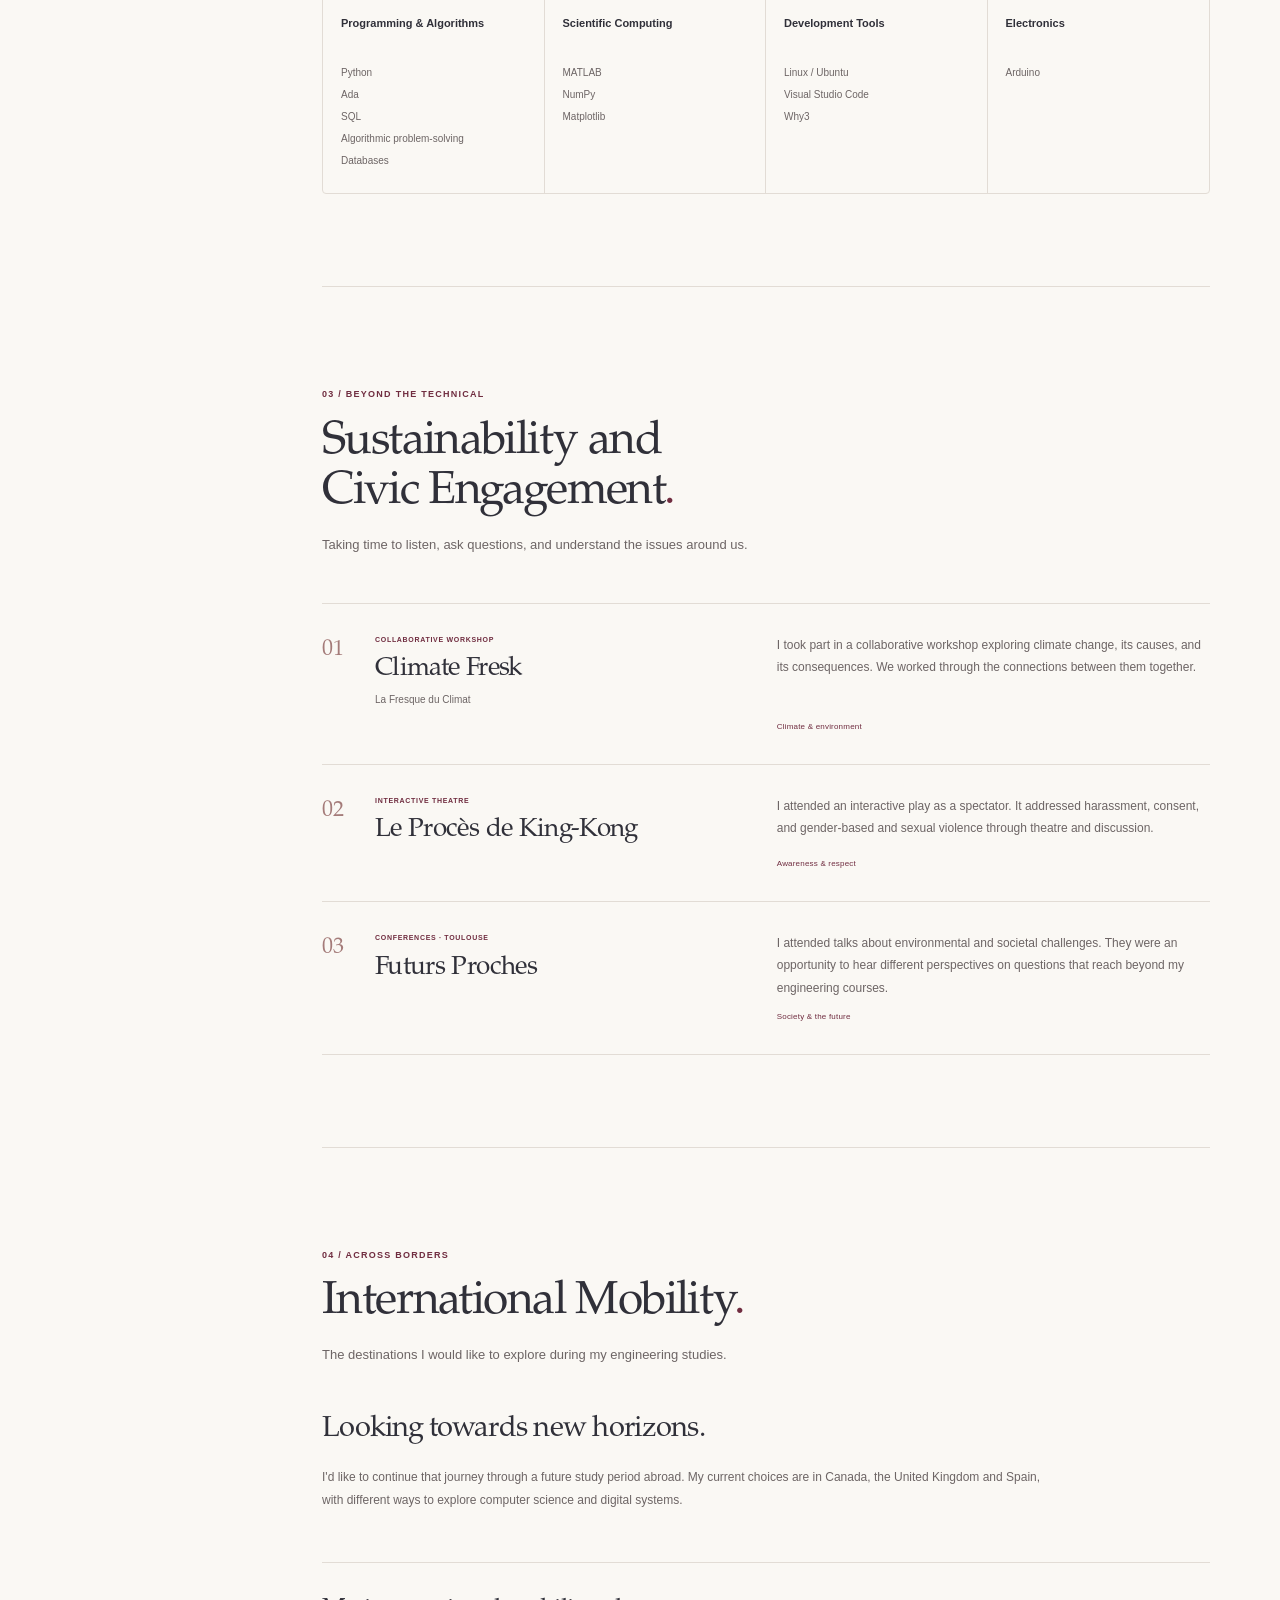
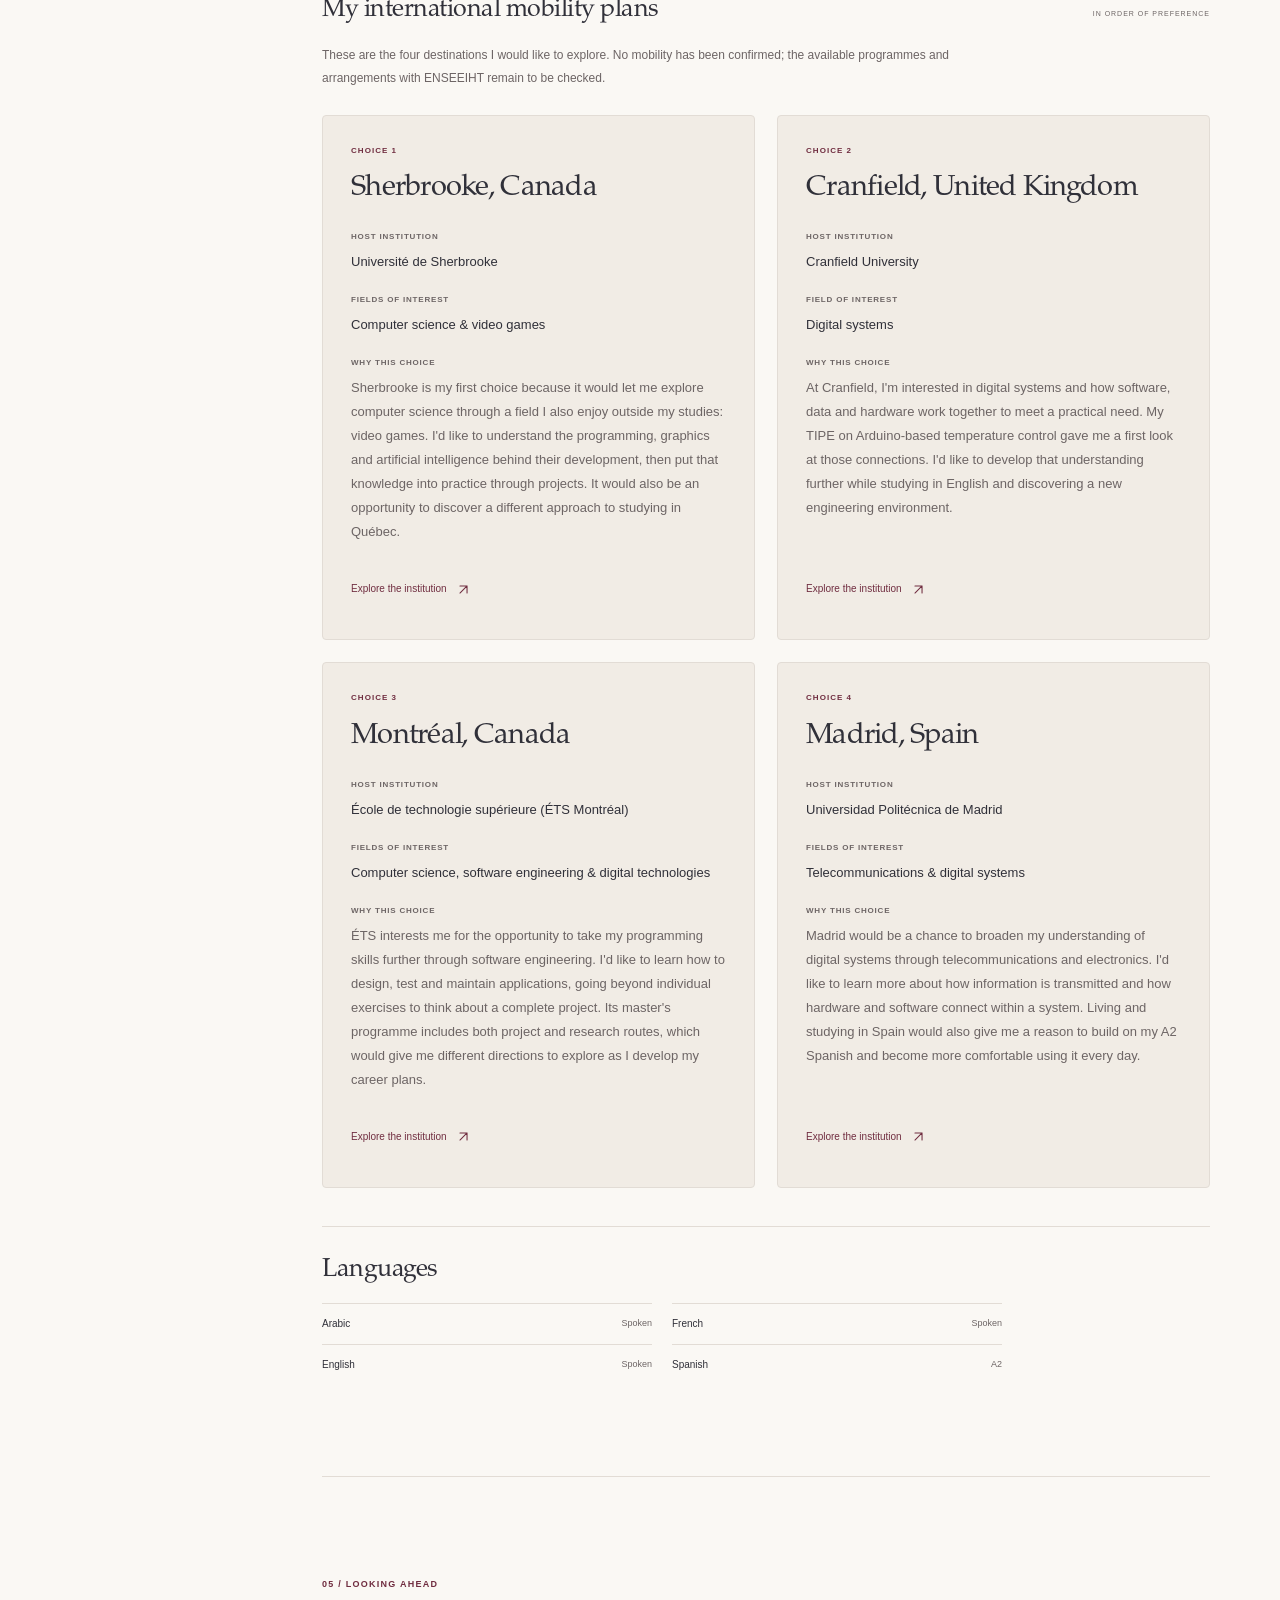
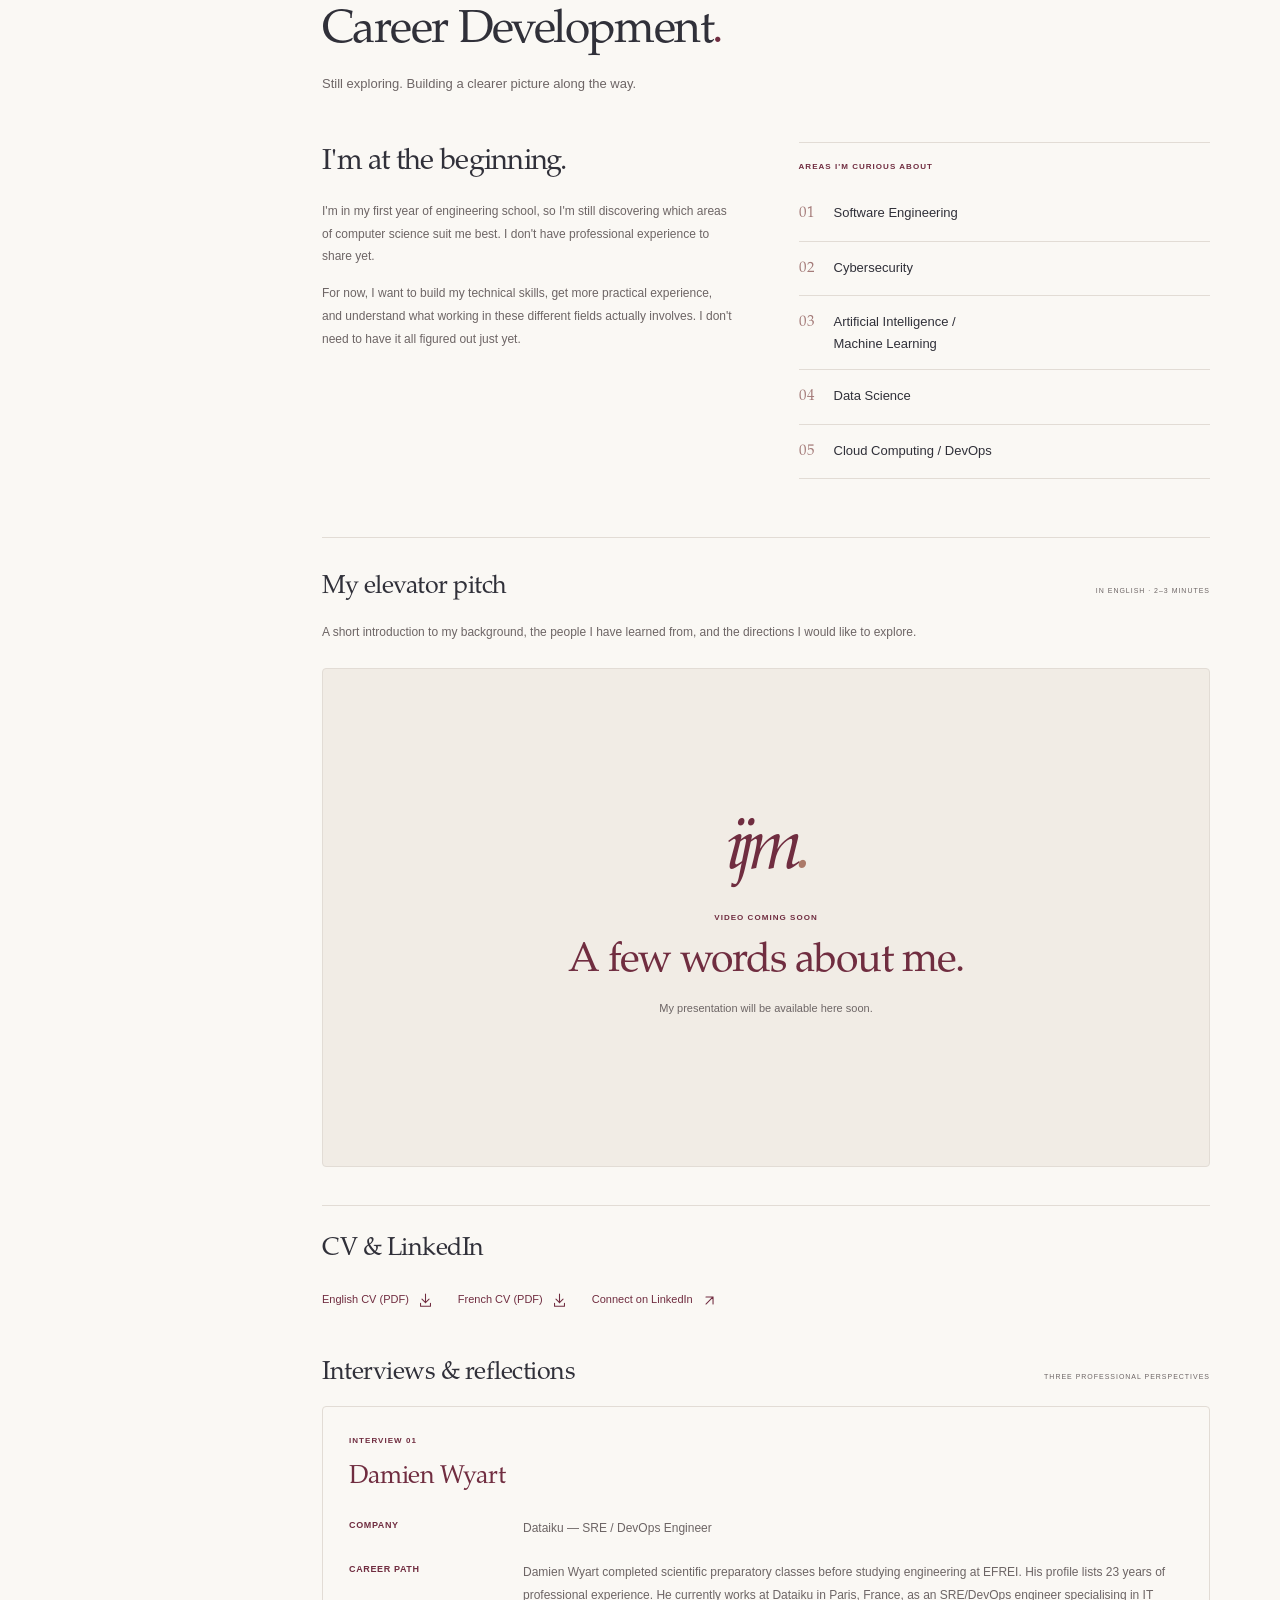
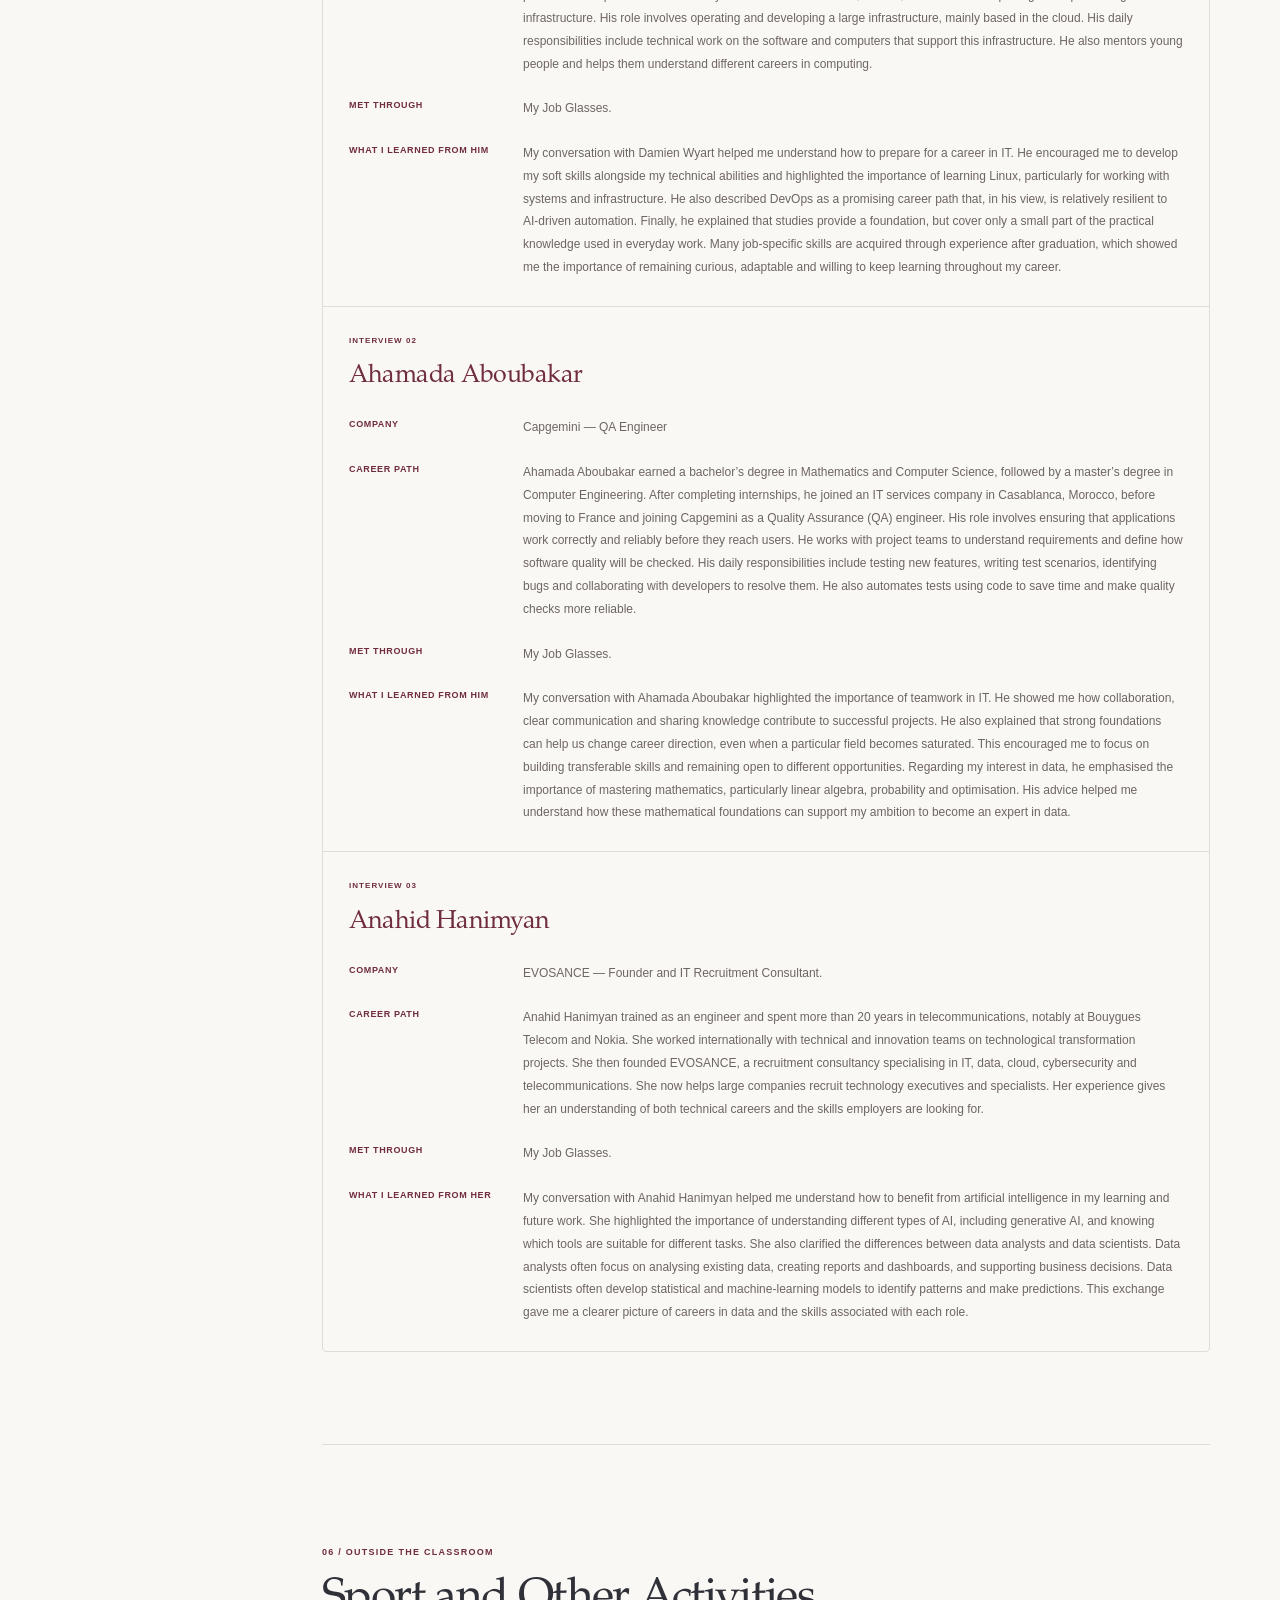
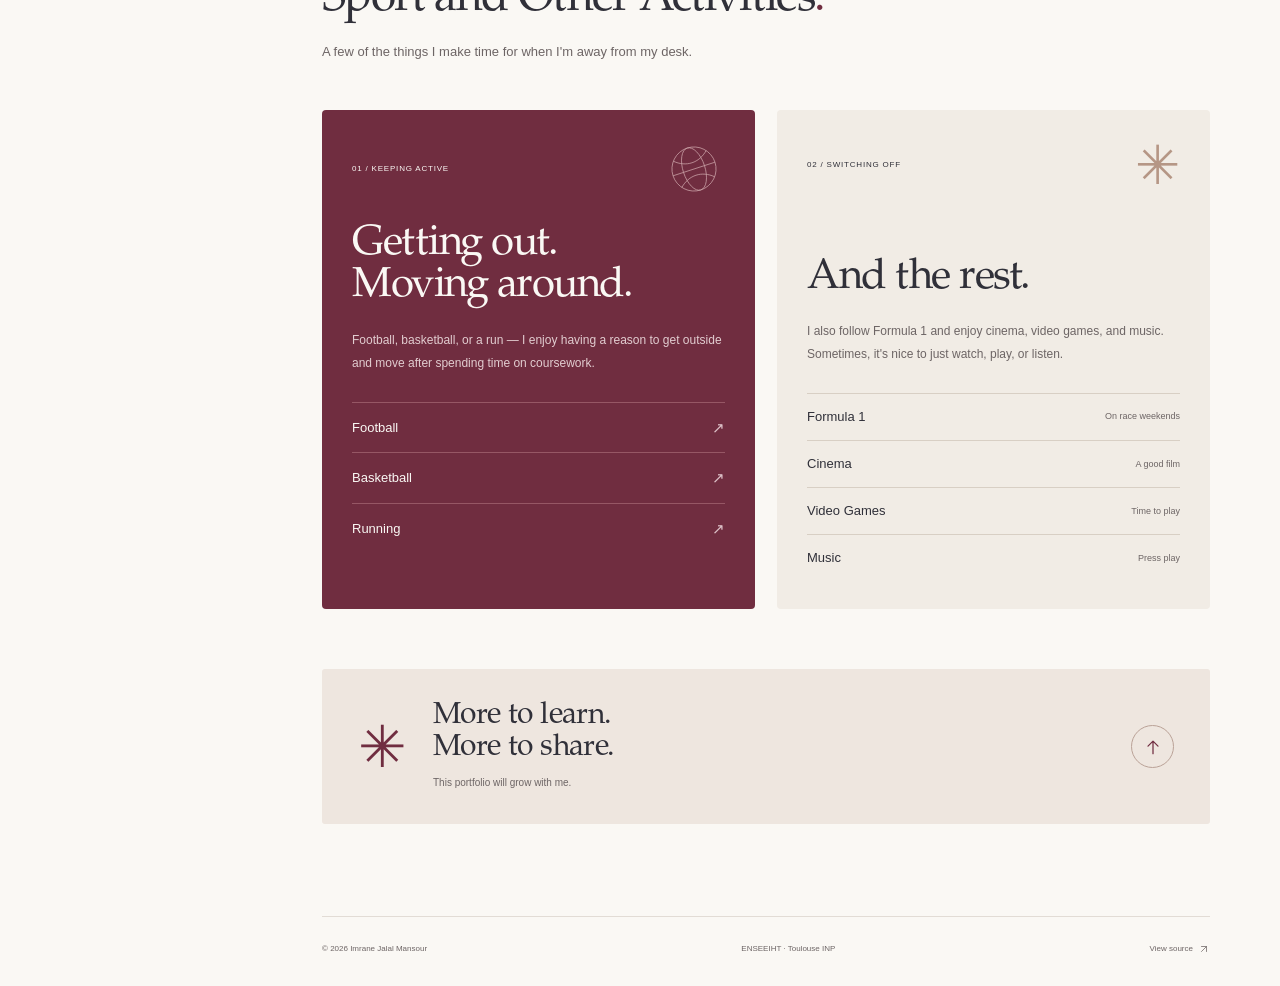
==== commit 013cb14e: "Remove ijm monogram from desktop and mobile navigation" ====
--- a/index.html
+++ b/index.html
@@ -39,7 +39,6 @@
   </svg>
 
   <header class="mobile-header">
-    <a class="mobile-brand" href="#welcome" aria-label="Imrane Jalal Mansour, welcome">ijm<span>.</span></a>
     <span class="mobile-caption">AN ENGINEERING JOURNEY</span>
     <div class="language-switch" role="group" aria-label="Language"><a href="/fr/" lang="fr" hreflang="fr" data-language="fr" aria-label="Français">FR</a><span aria-hidden="true">/</span><a href="/" lang="en" hreflang="en" data-language="en" aria-label="English" aria-current="page">EN</a></div>
     <button class="menu-toggle" type="button" aria-controls="site-menu" aria-expanded="false" hidden><span class="menu-label">Menu</span><span class="menu-lines" aria-hidden="true"></span></button>
@@ -47,7 +46,6 @@
   <div class="menu-backdrop" hidden></div>
 
   <aside class="sidebar" id="site-menu" aria-label="Portfolio navigation">
-    <a class="brand" href="#welcome" aria-label="Imrane Jalal Mansour, welcome">ijm<span>.</span></a>
     <p class="sidebar-name">Imrane<br>Jalal Mansour</p>
     <p class="sidebar-caption">Student. Curious mind.<br>Work in progress.</p>
     <div class="language-switch" role="group" aria-label="Language"><a href="/fr/" lang="fr" hreflang="fr" data-language="fr" aria-label="Français">FR</a><span aria-hidden="true">/</span><a href="/" lang="en" hreflang="en" data-language="en" aria-label="English" aria-current="page">EN</a></div>
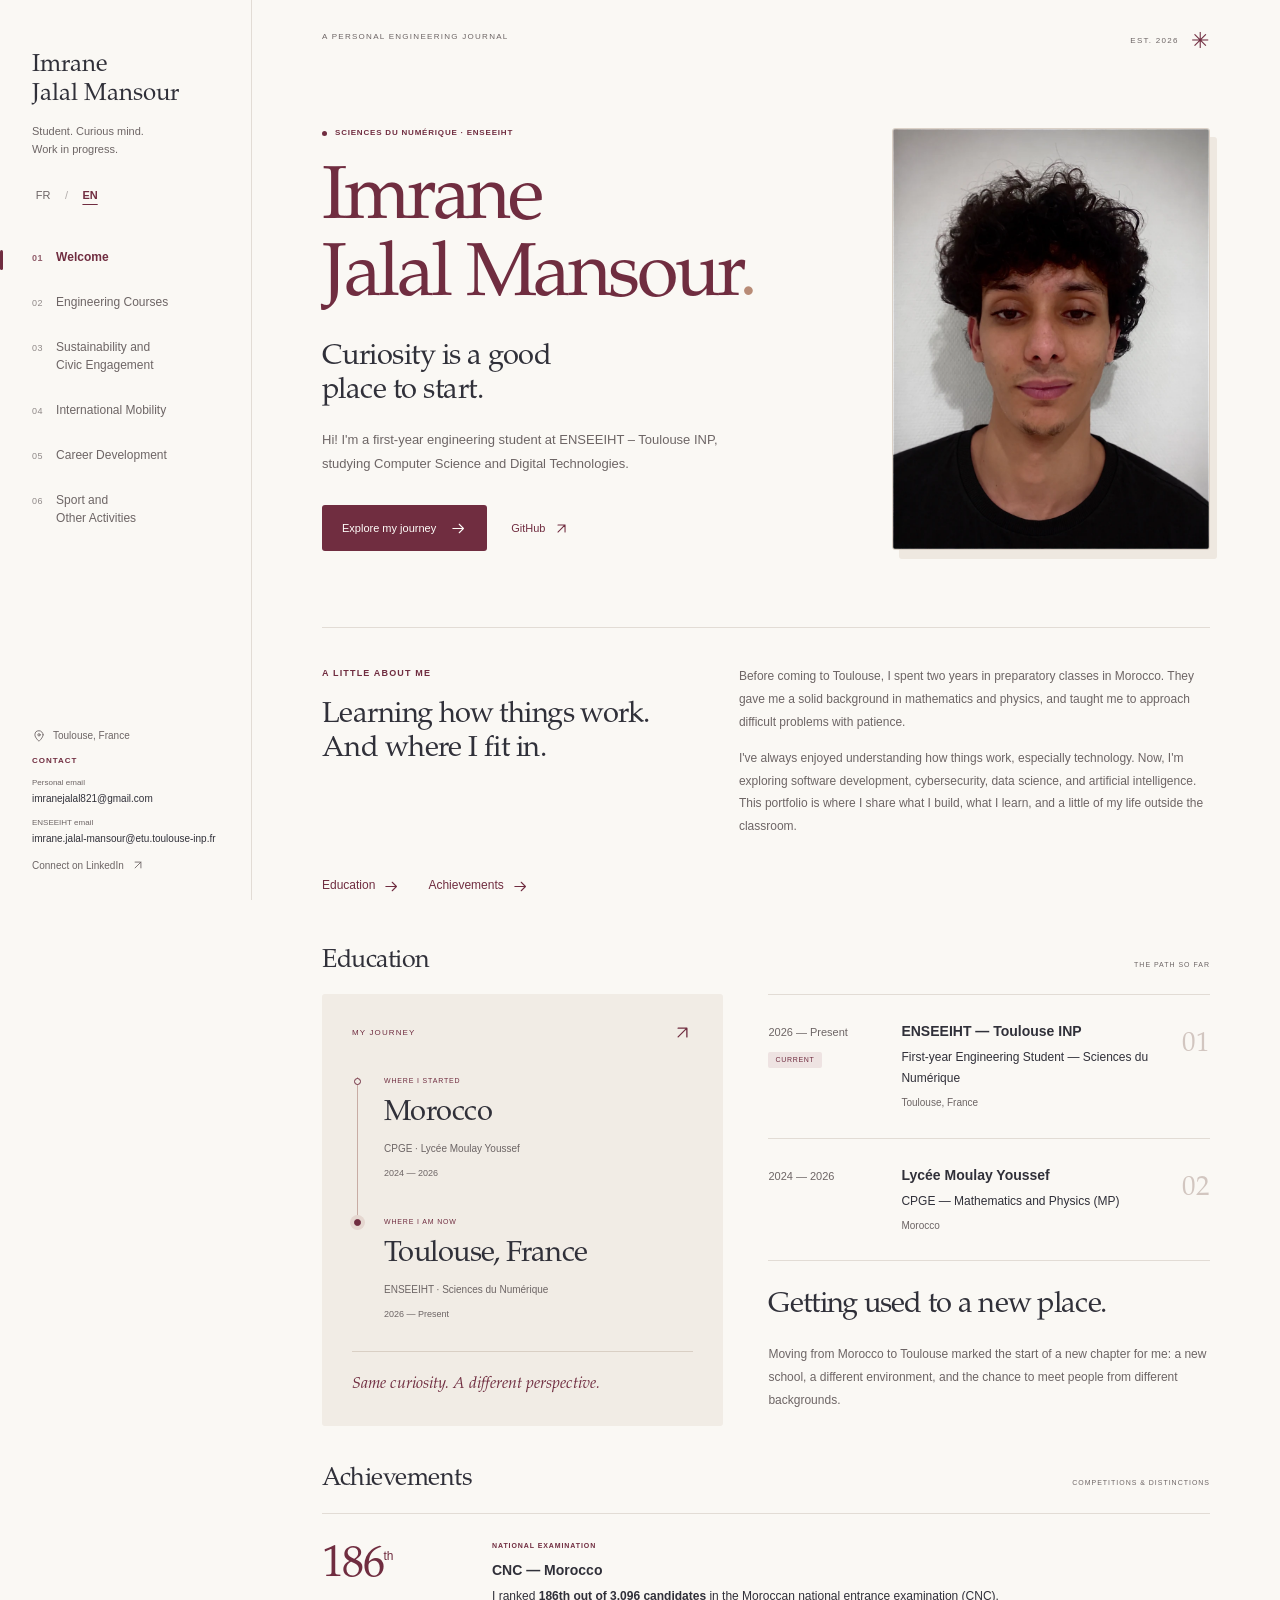
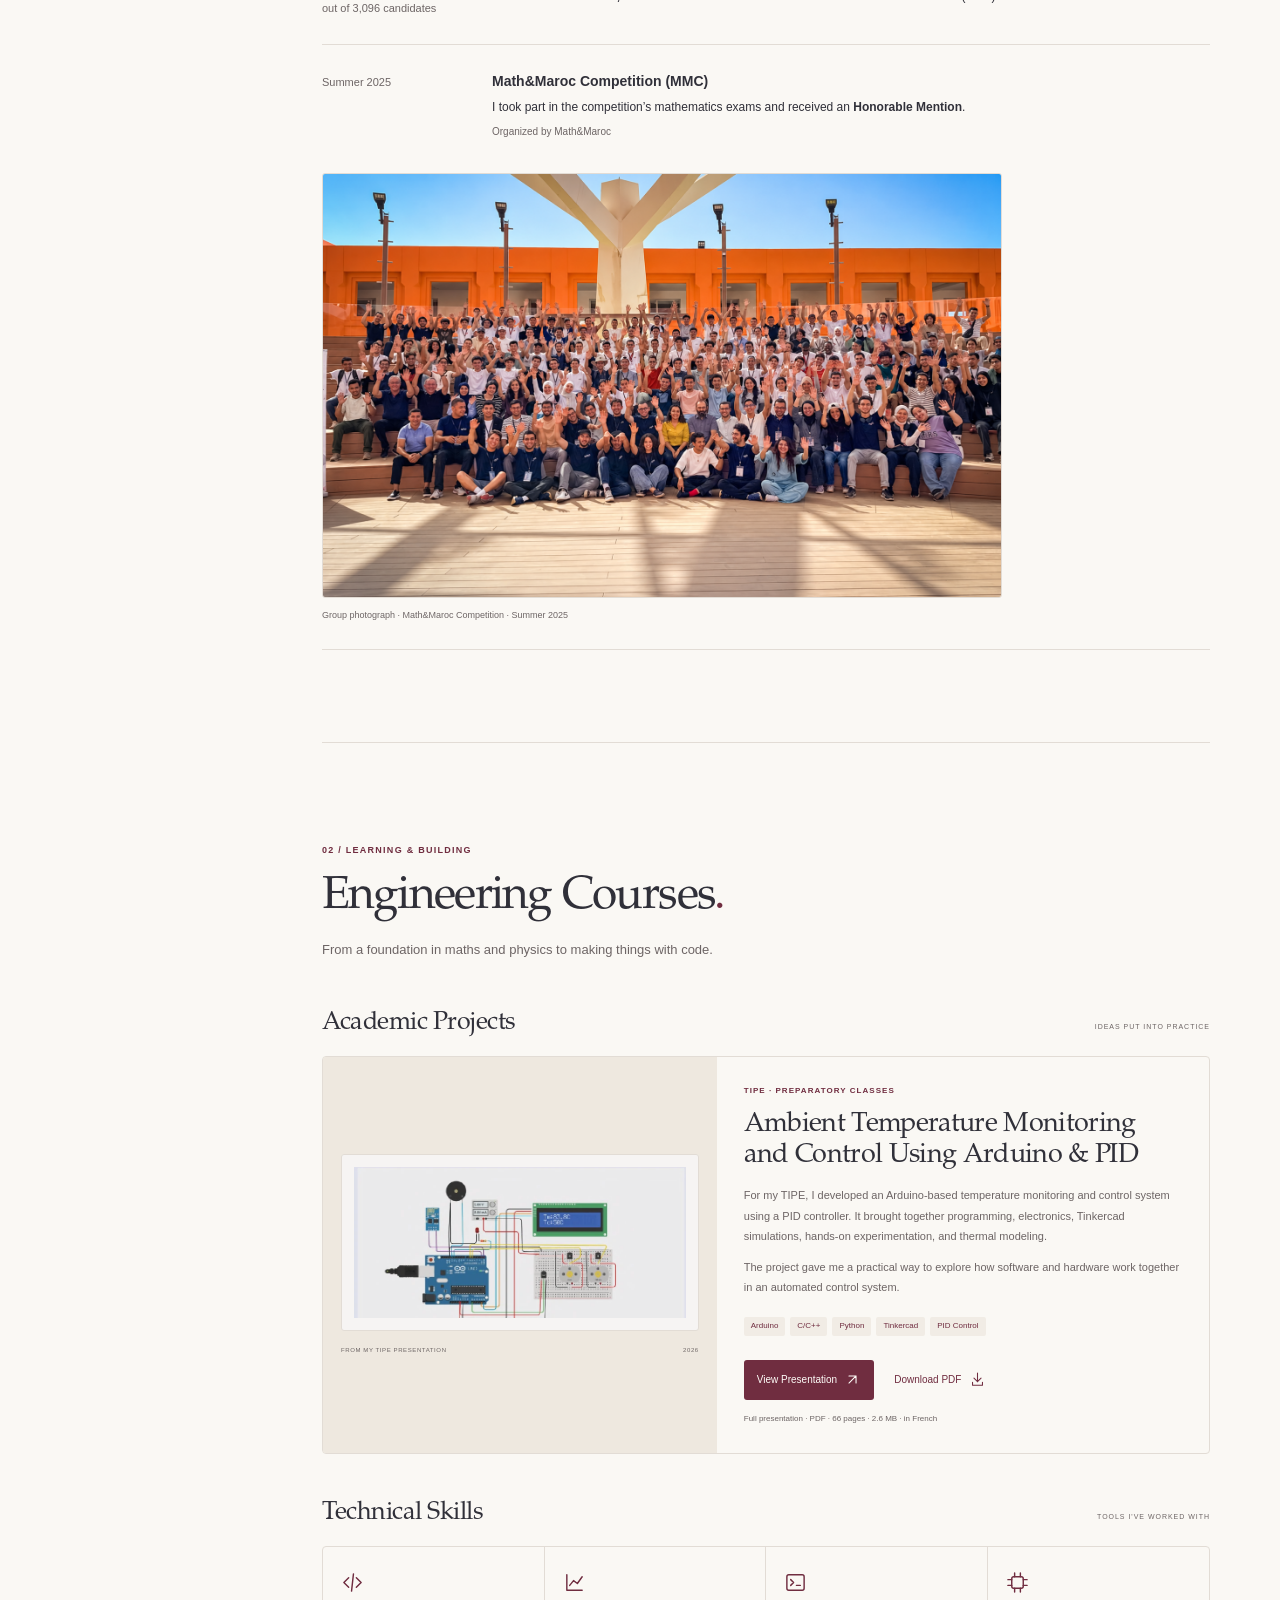
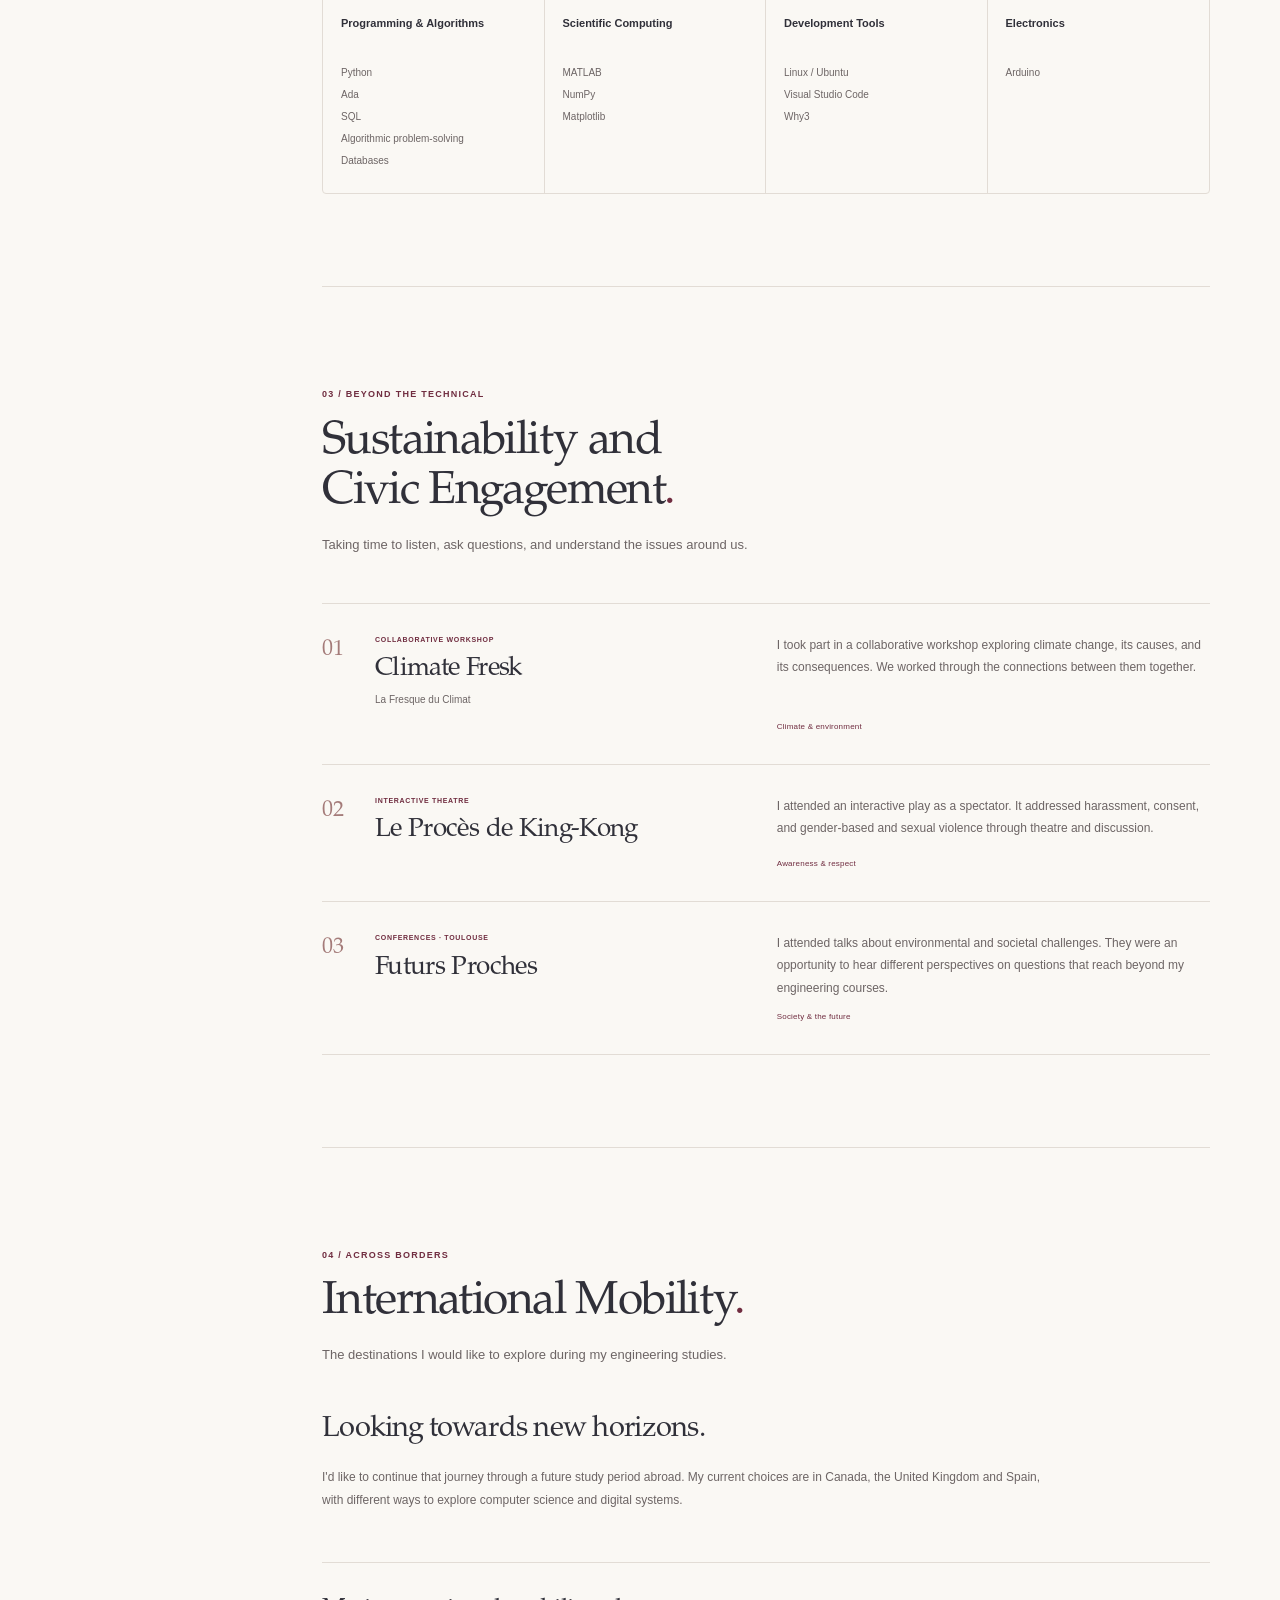
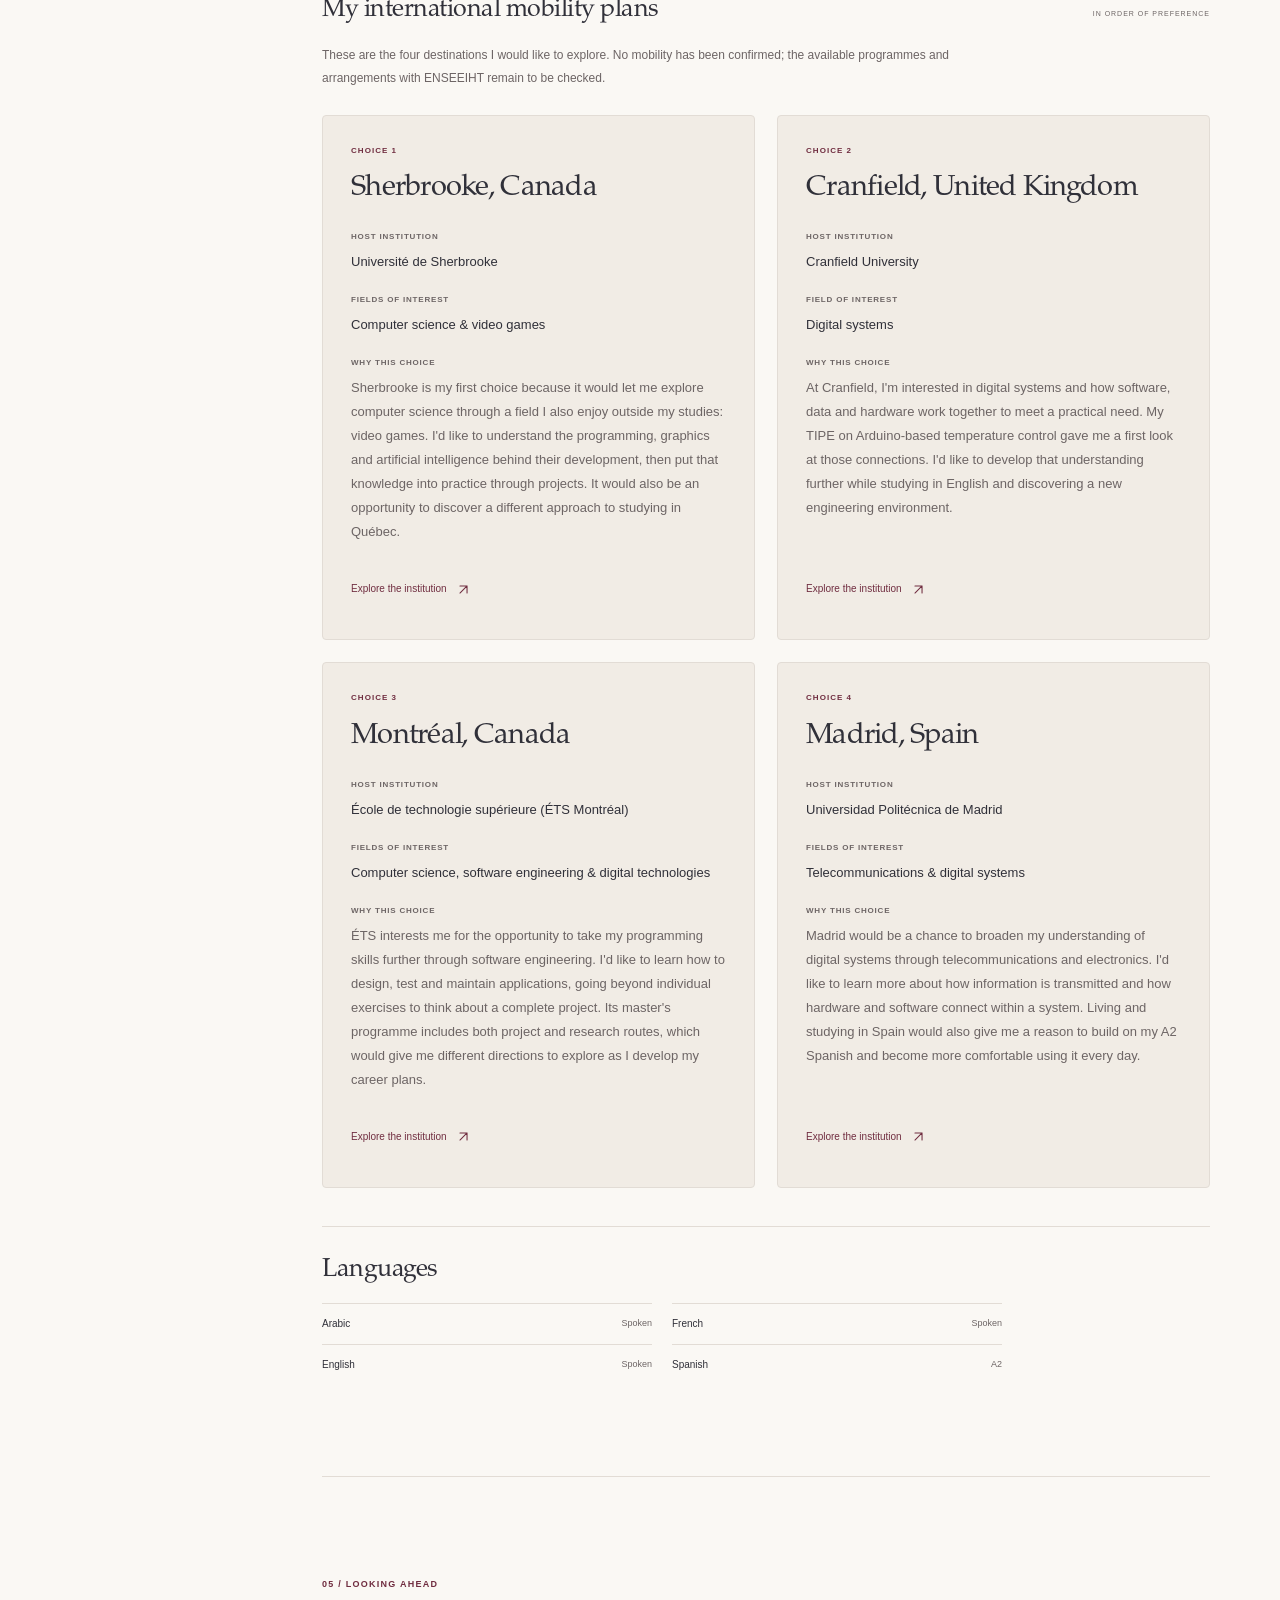
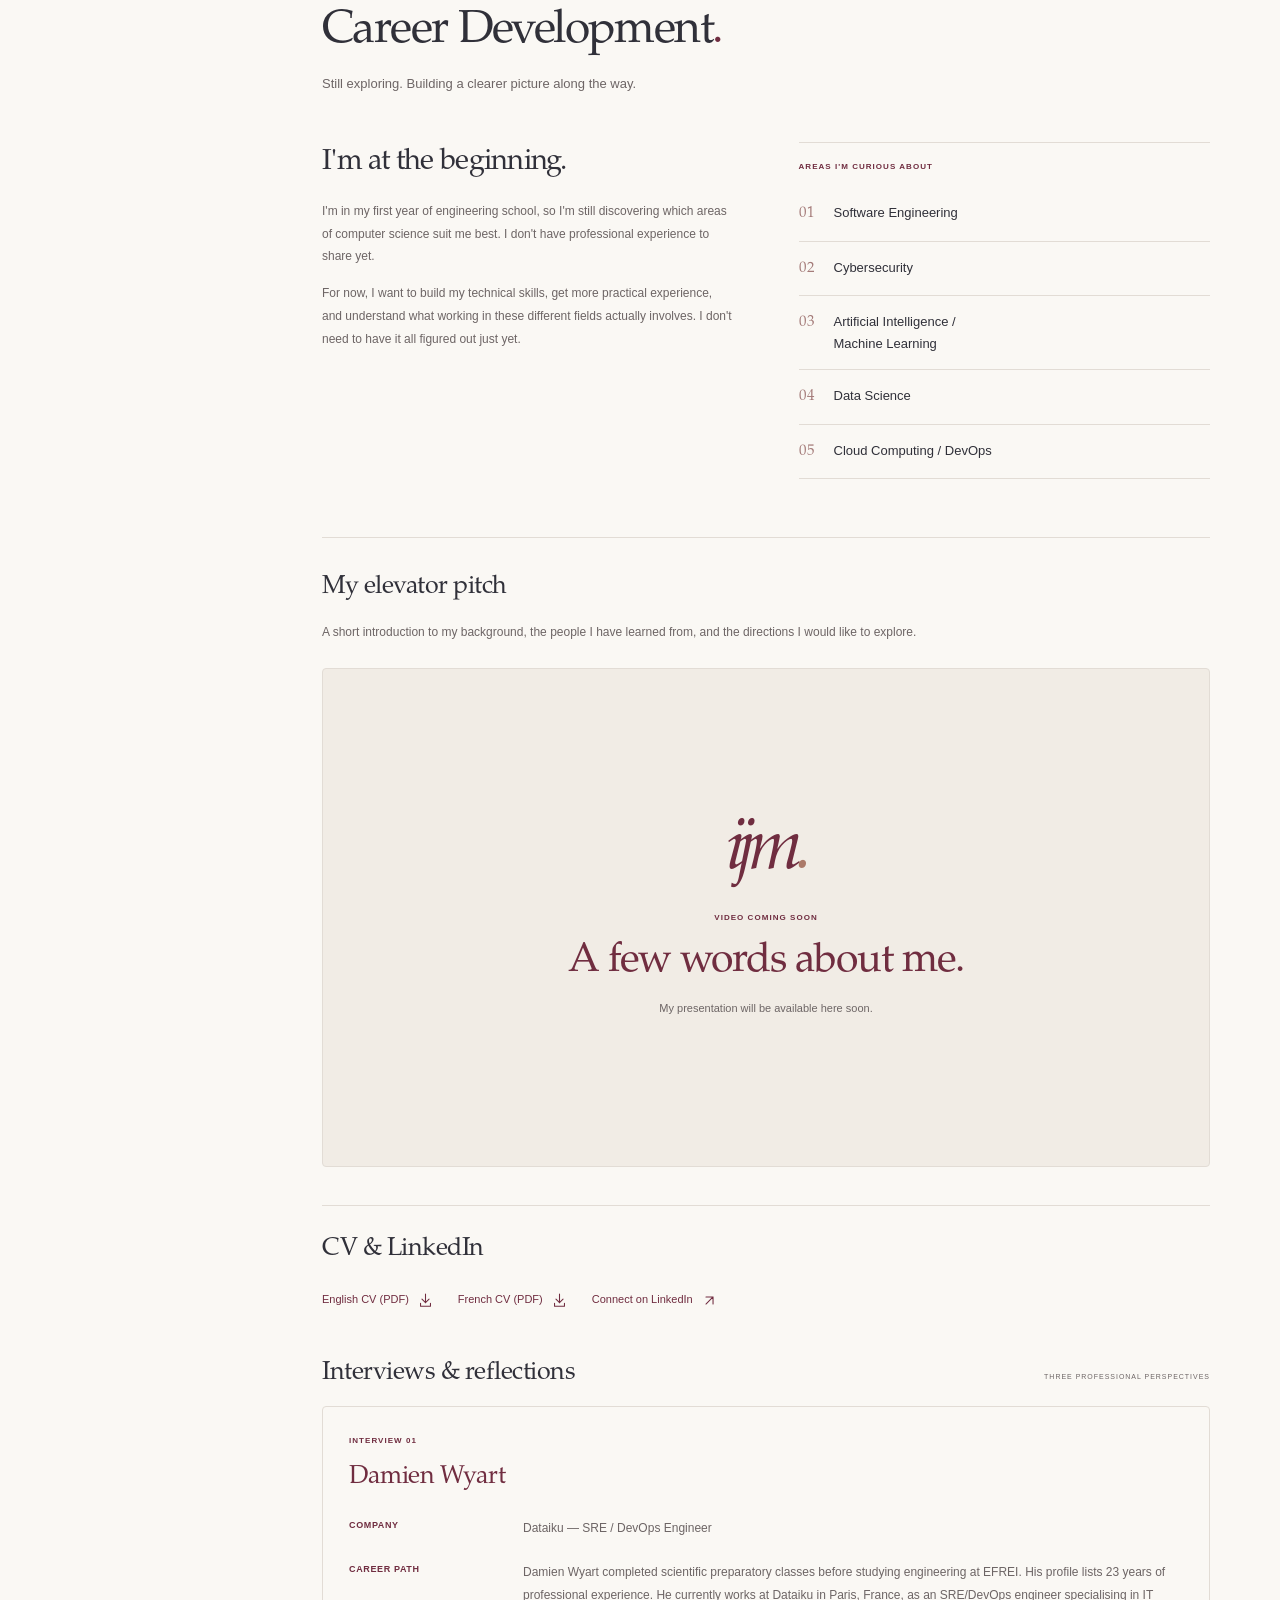
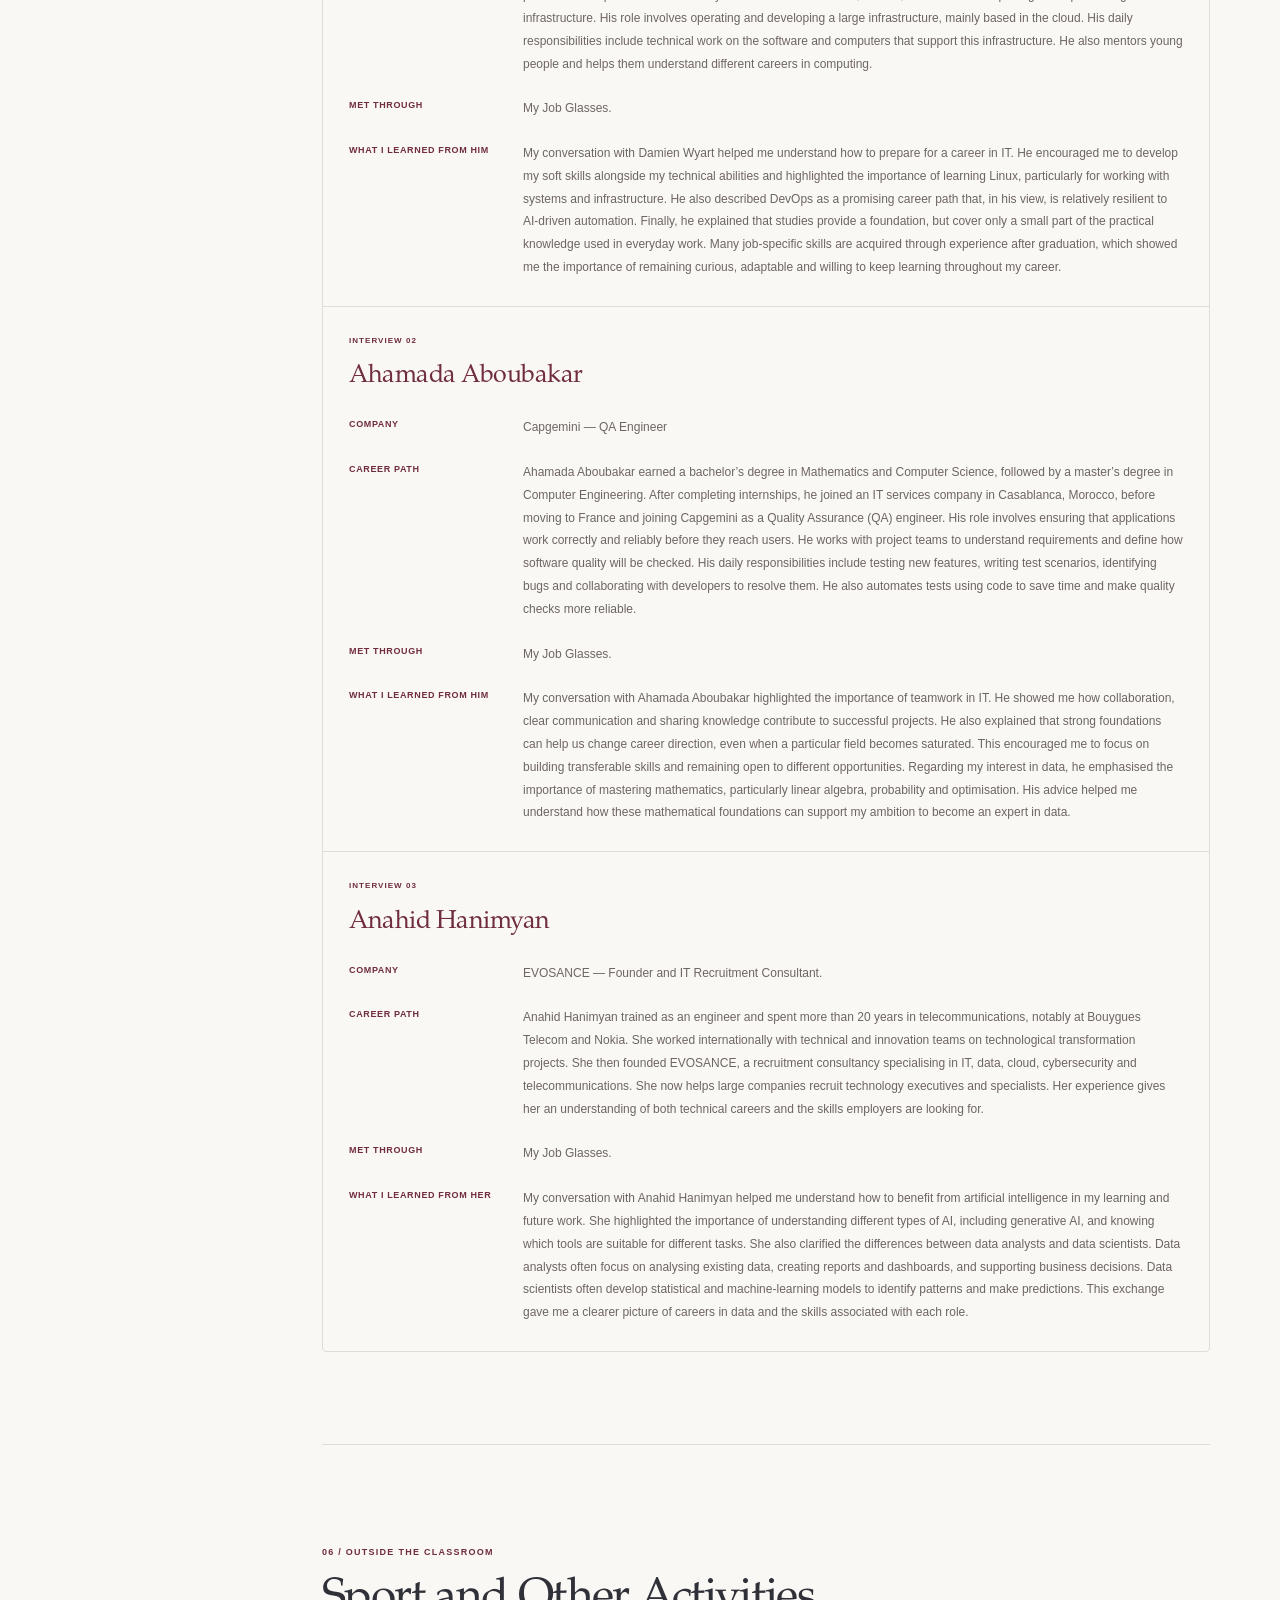
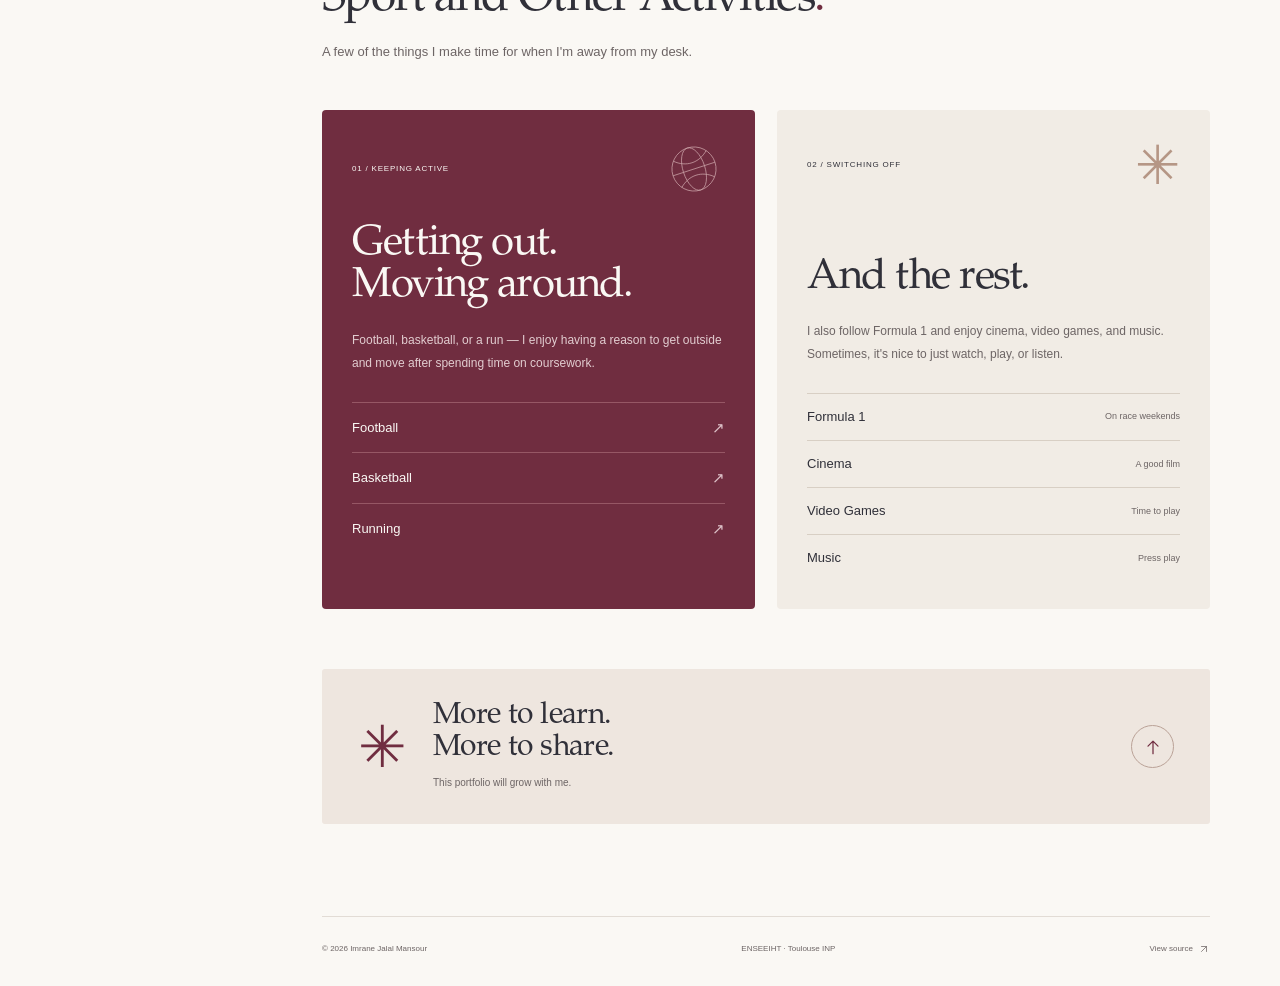
==== commit fdf43bf8: "Remove language and duration label above pitch video" ====
--- a/index.html
+++ b/index.html
@@ -220,7 +220,7 @@
       <div class="career-interests"><p class="eyebrow">AREAS I'M CURIOUS ABOUT</p><ul><li><span>01</span>Software Engineering</li><li><span>02</span>Cybersecurity</li><li><span>03</span>Artificial Intelligence /<br>Machine Learning</li><li><span>04</span>Data Science</li><li><span>05</span>Cloud Computing / DevOps</li></ul></div></div>
 
       <div class="career-pitch" id="pitch-video" aria-labelledby="pitch-title">
-        <div class="subsection-heading"><h3 id="pitch-title">My elevator pitch</h3><span>IN ENGLISH · 2–3 MINUTES</span></div>
+        <div class="subsection-heading"><h3 id="pitch-title">My elevator pitch</h3></div>
         <p class="pitch-intro">A short introduction to my background, the people I have learned from, and the directions I would like to explore.</p>
         <div class="pitch-frame">
           <video id="pitch-player" class="pitch-player" controls playsinline preload="metadata" aria-label="Personal introduction by Imrane Jalal Mansour, in English" hidden>
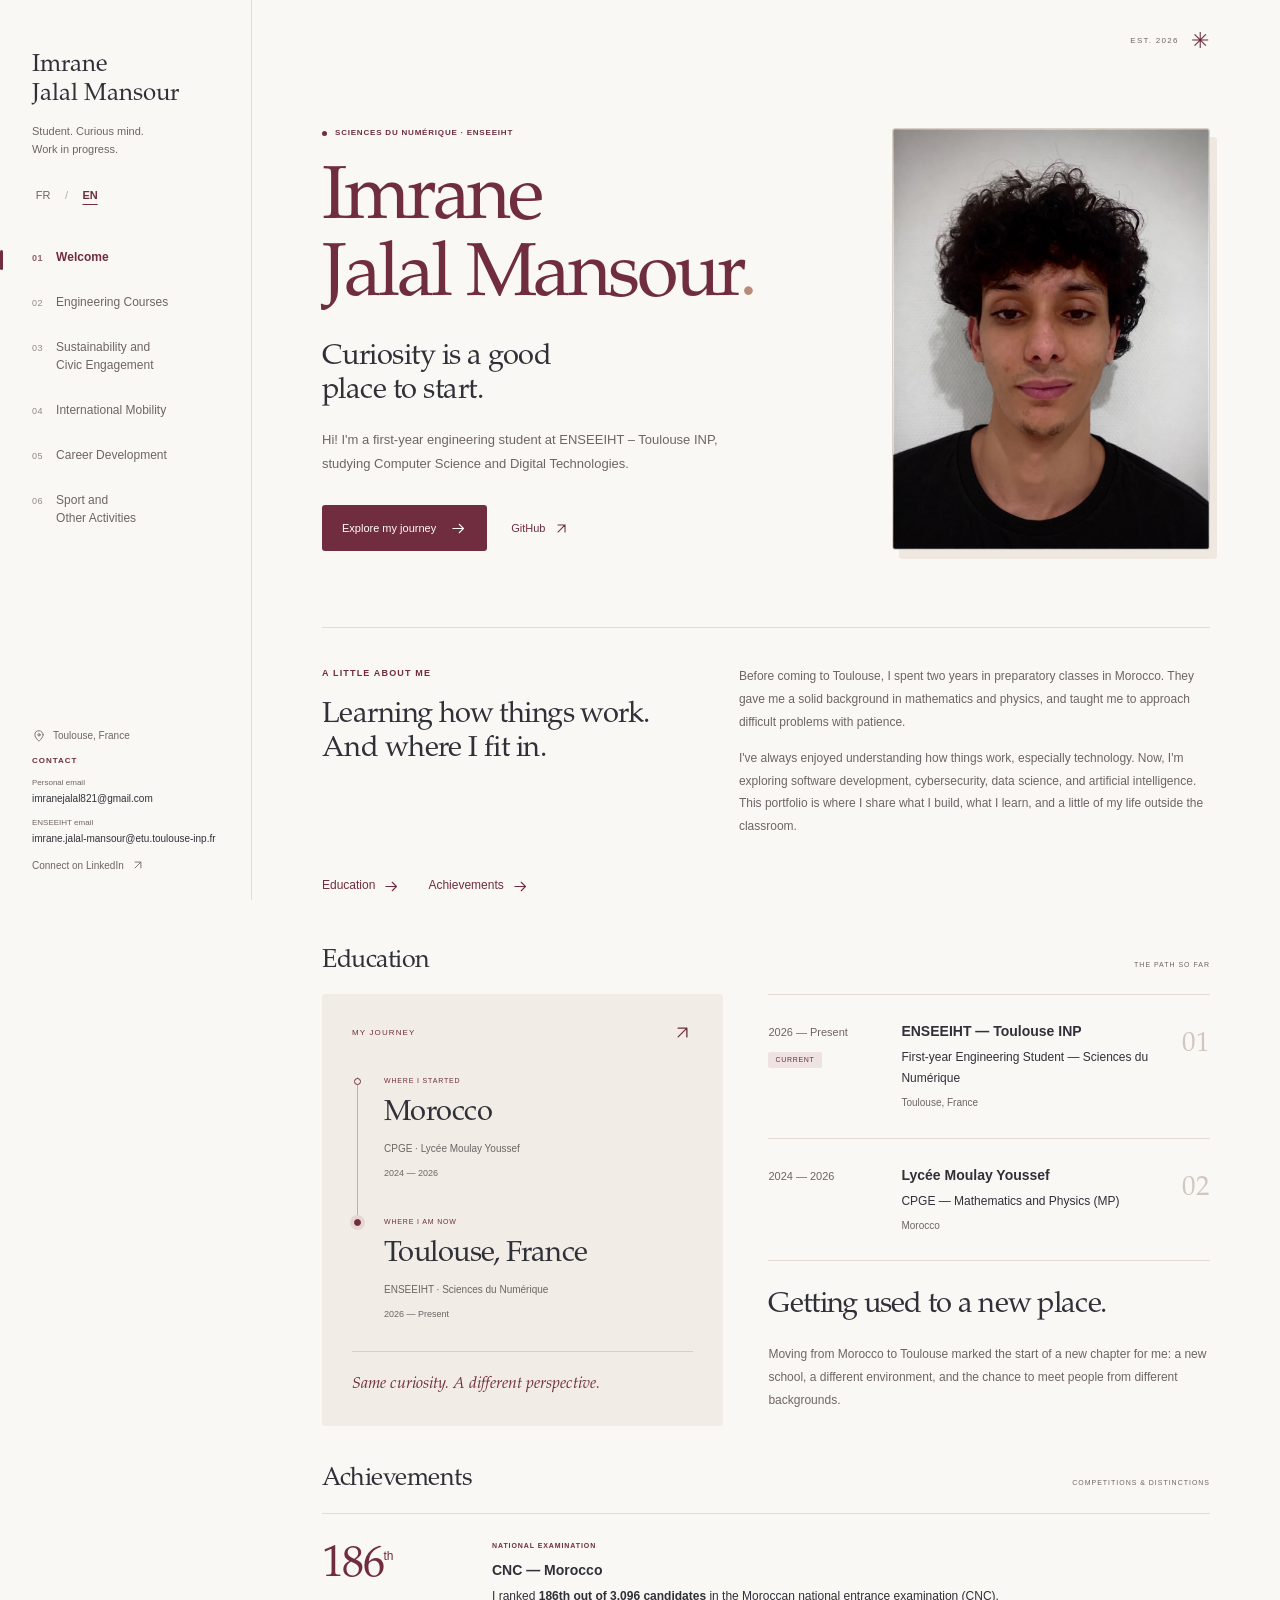
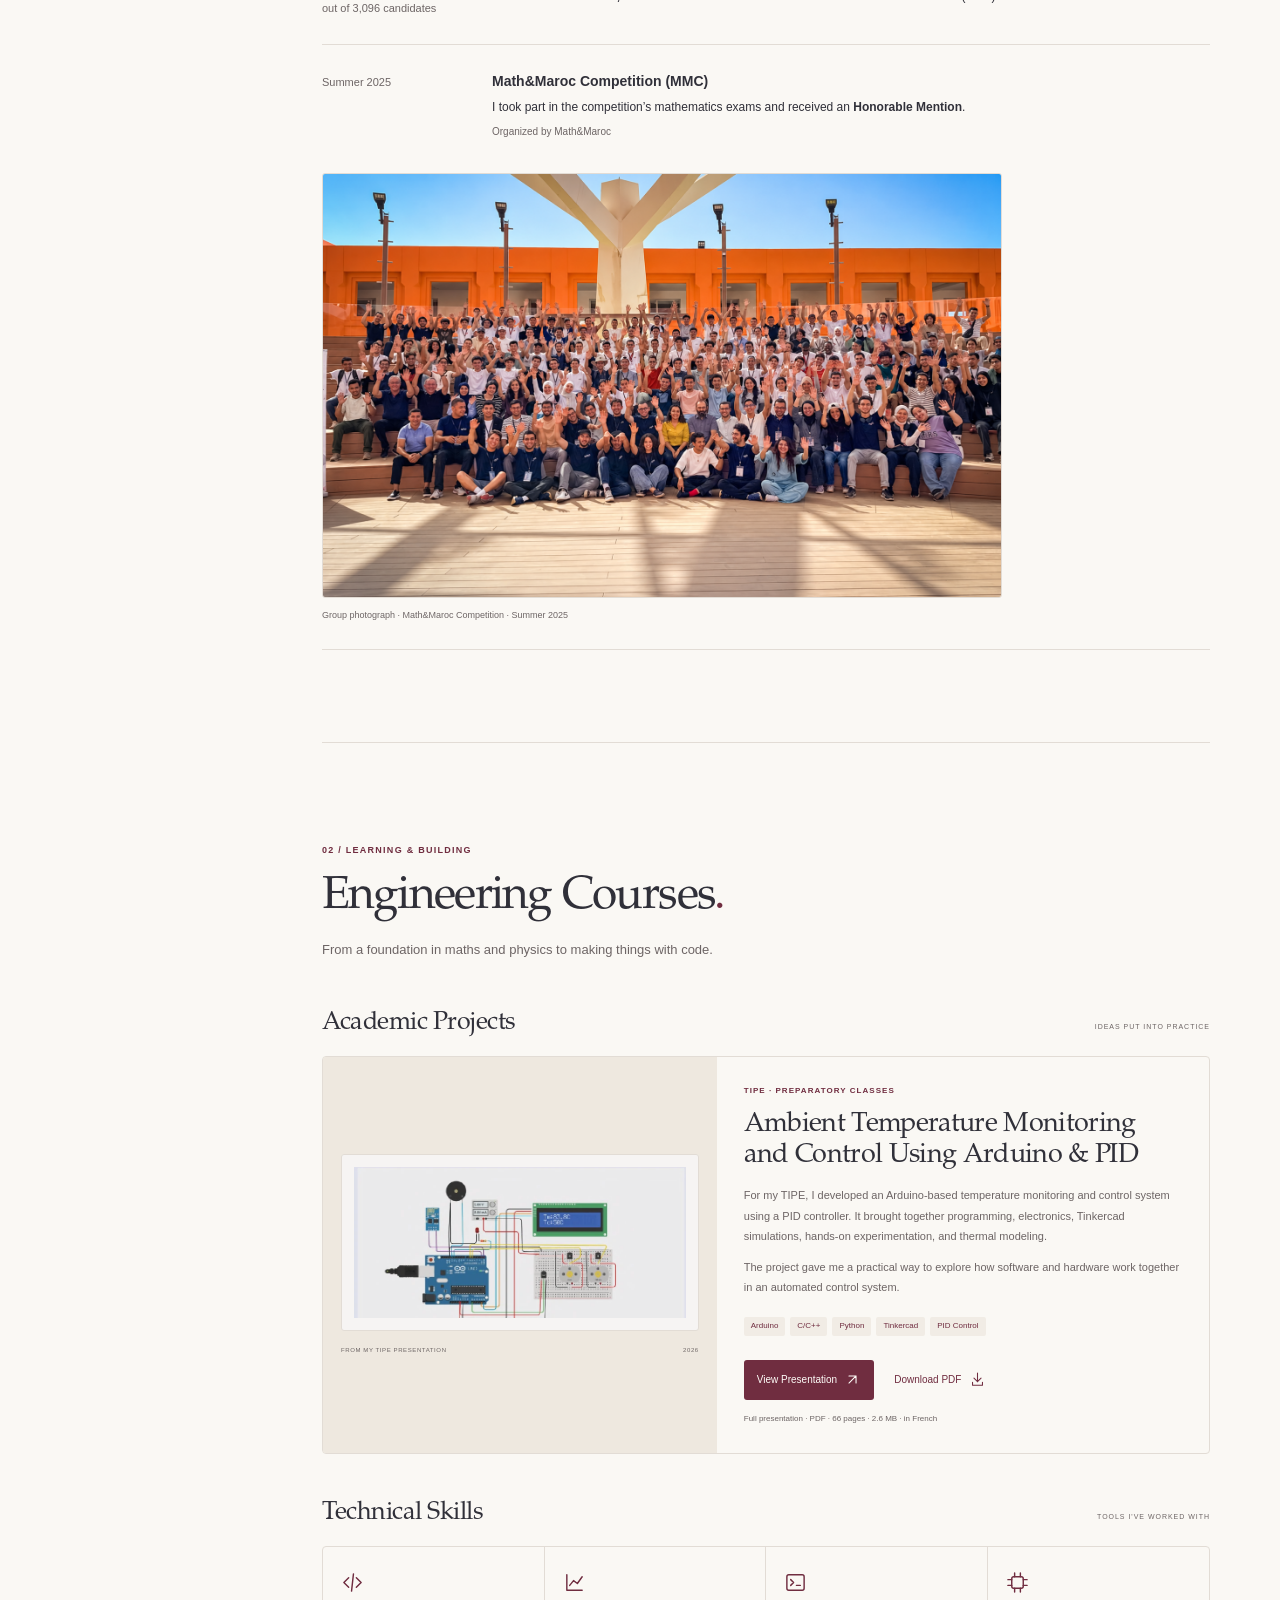
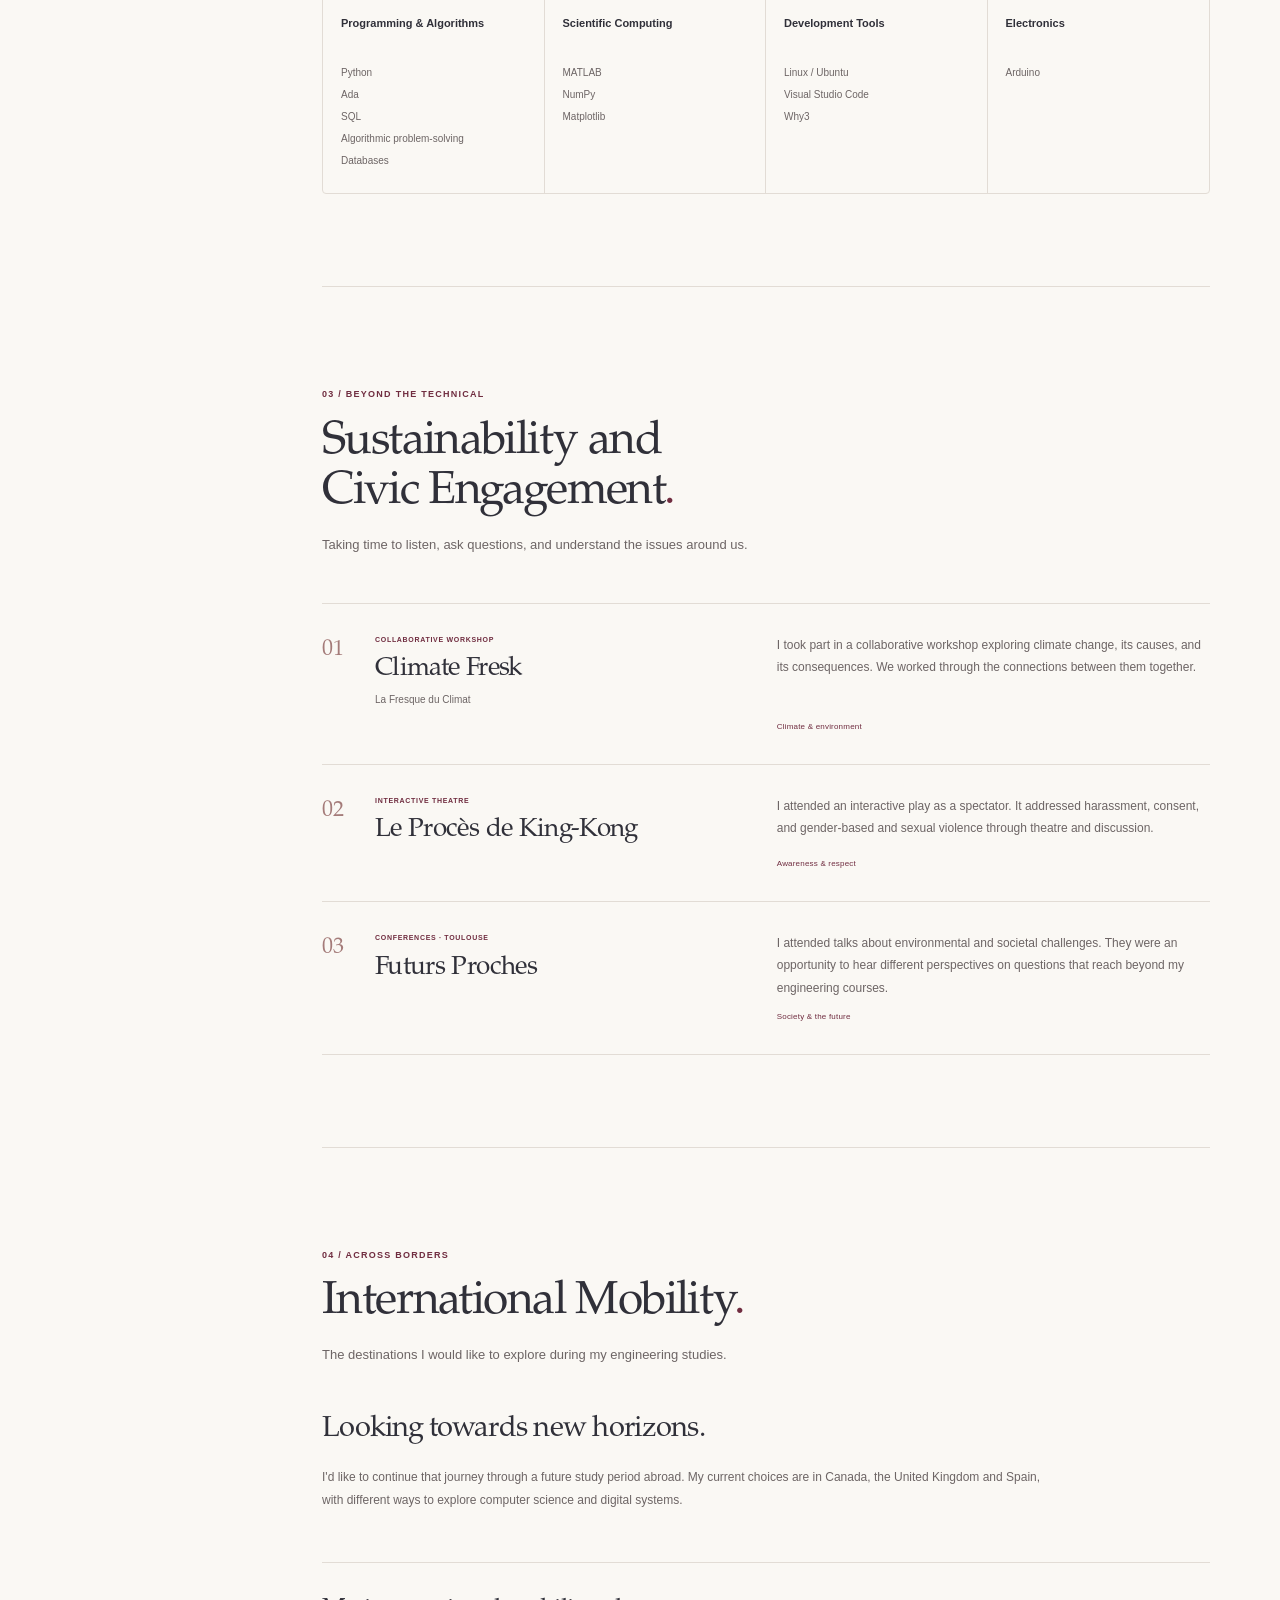
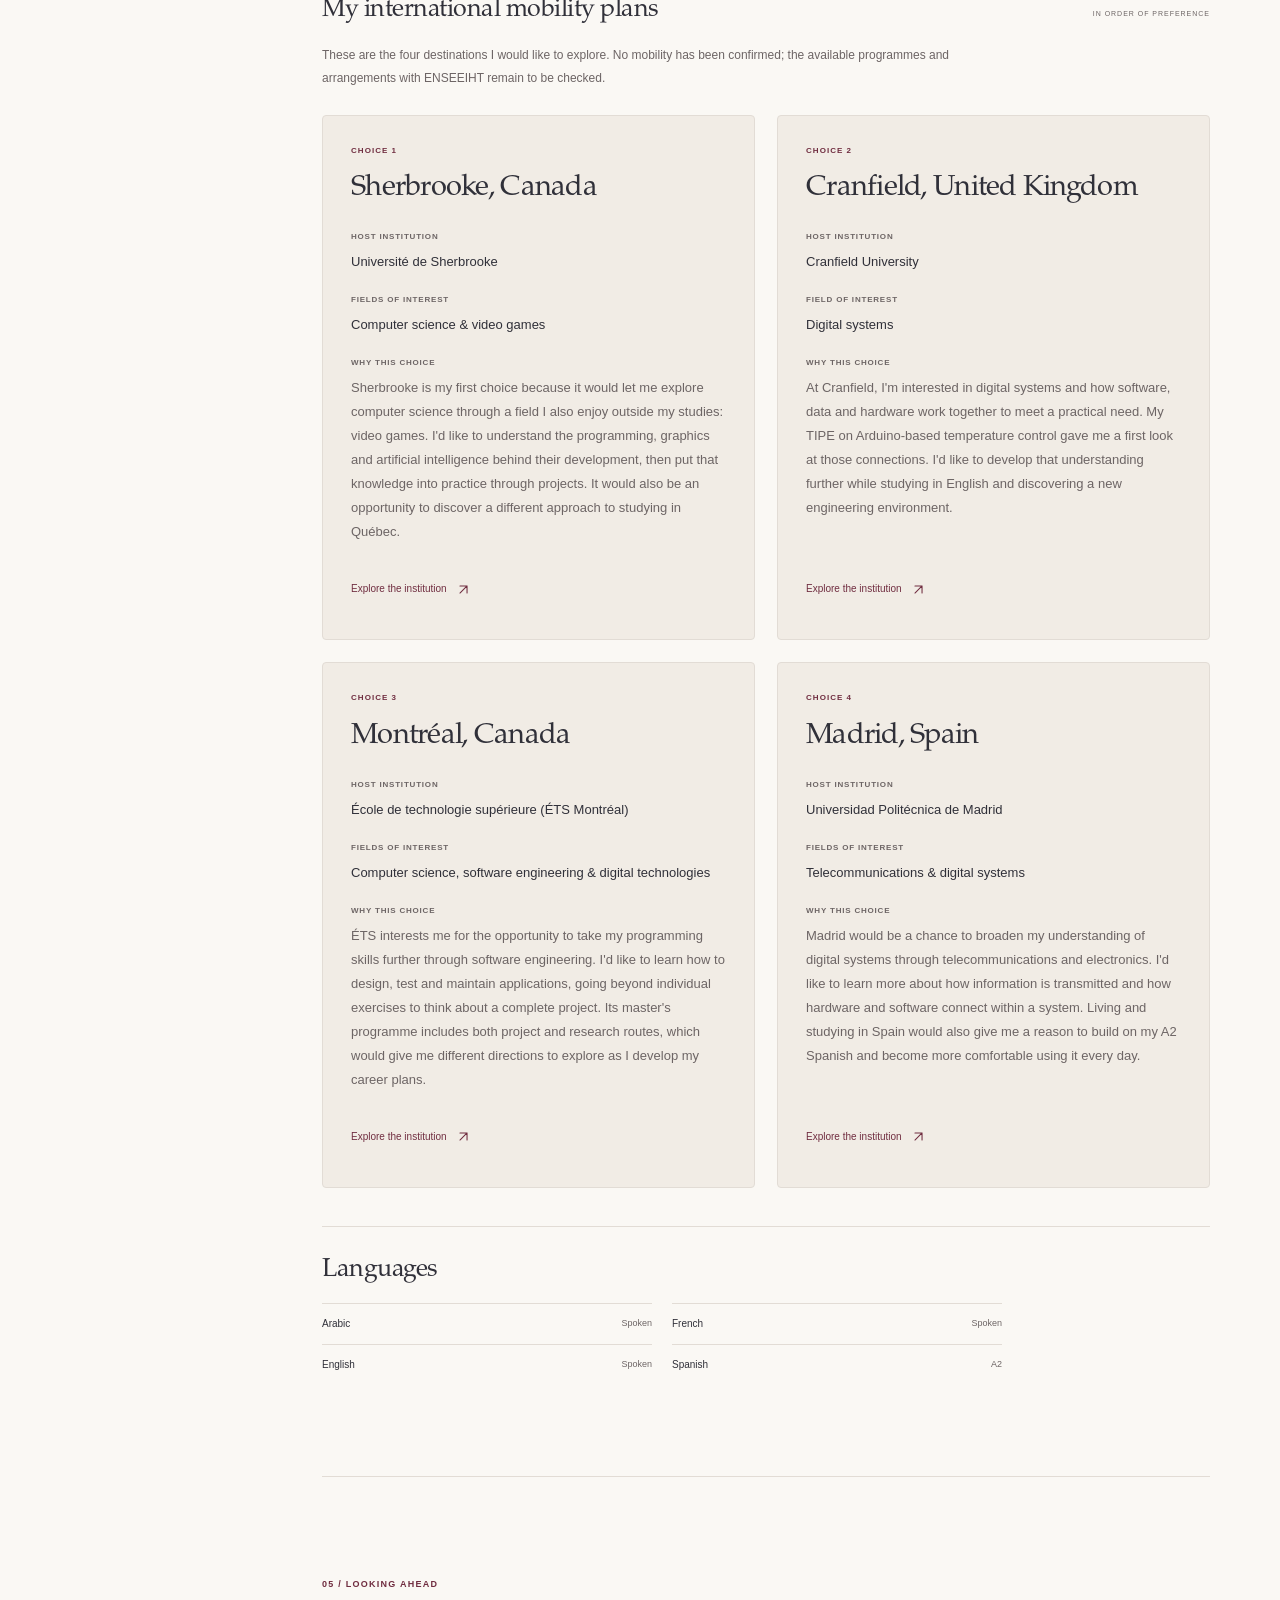
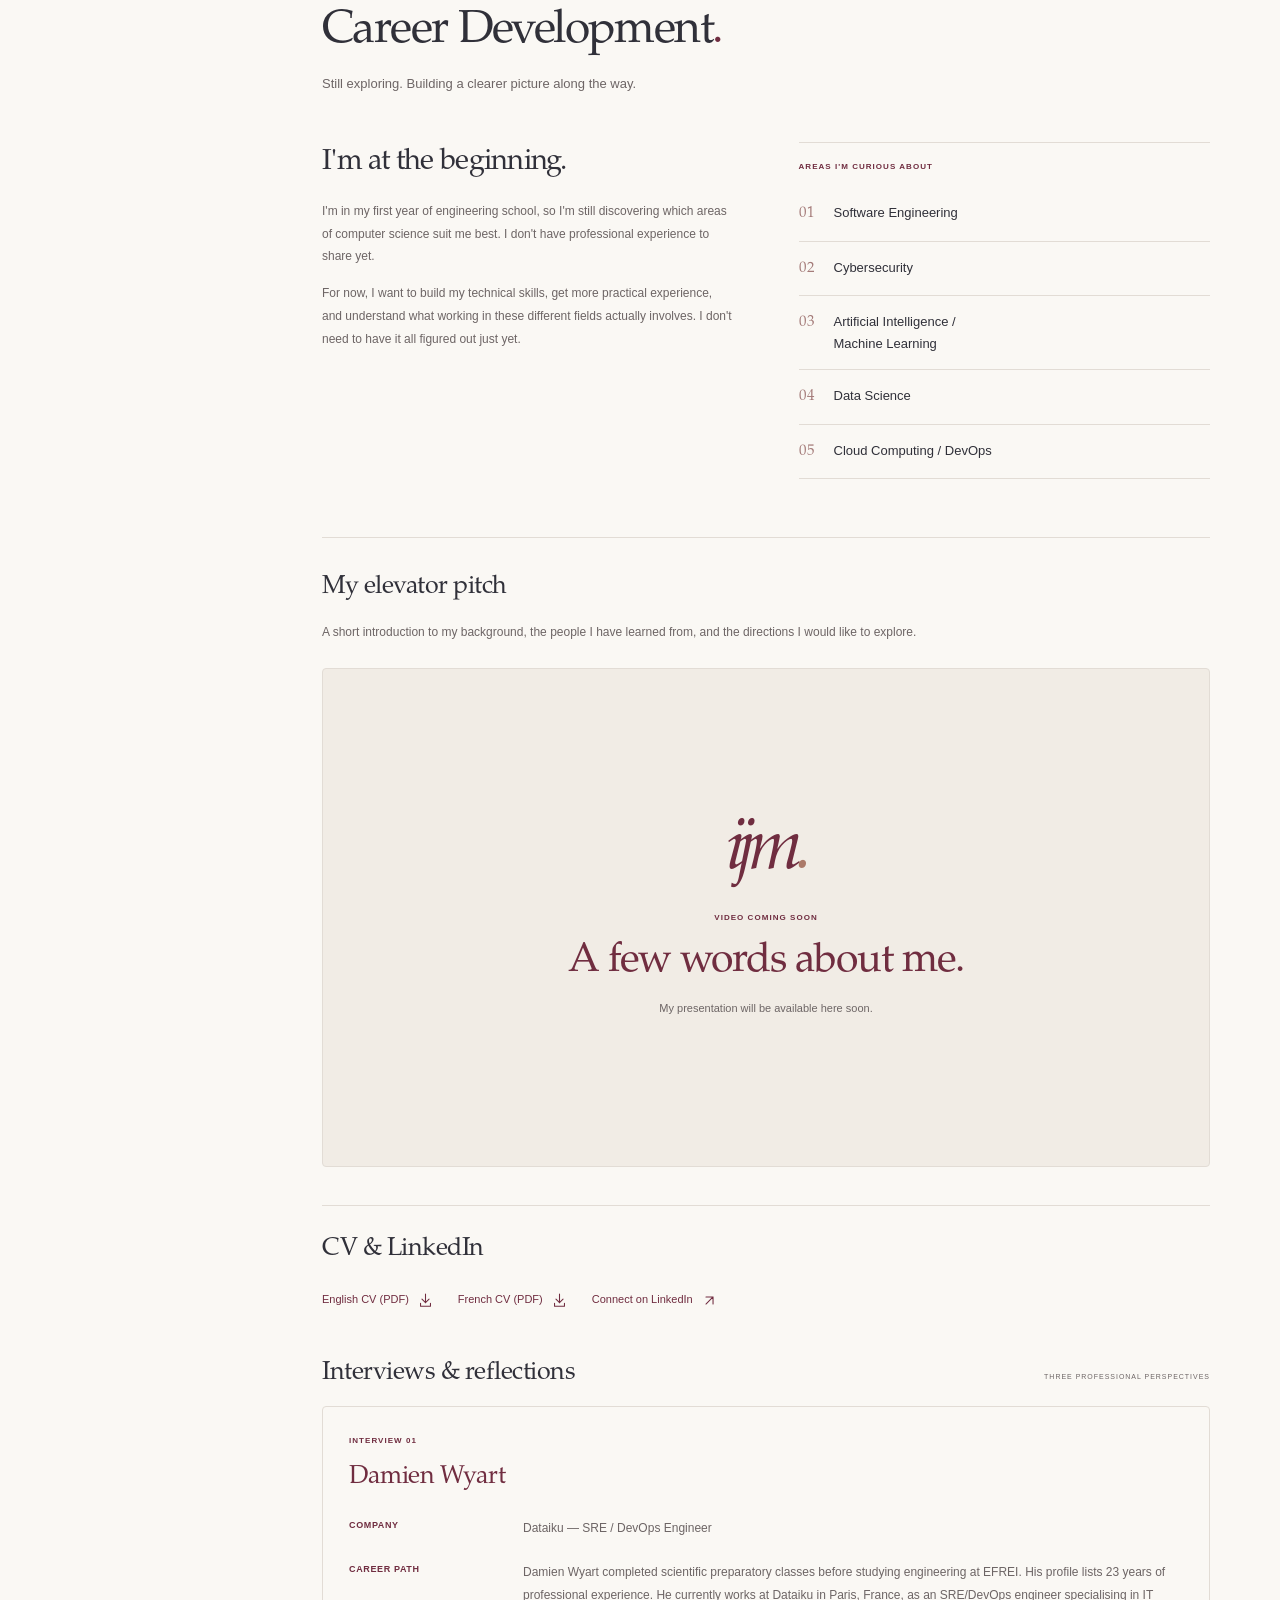
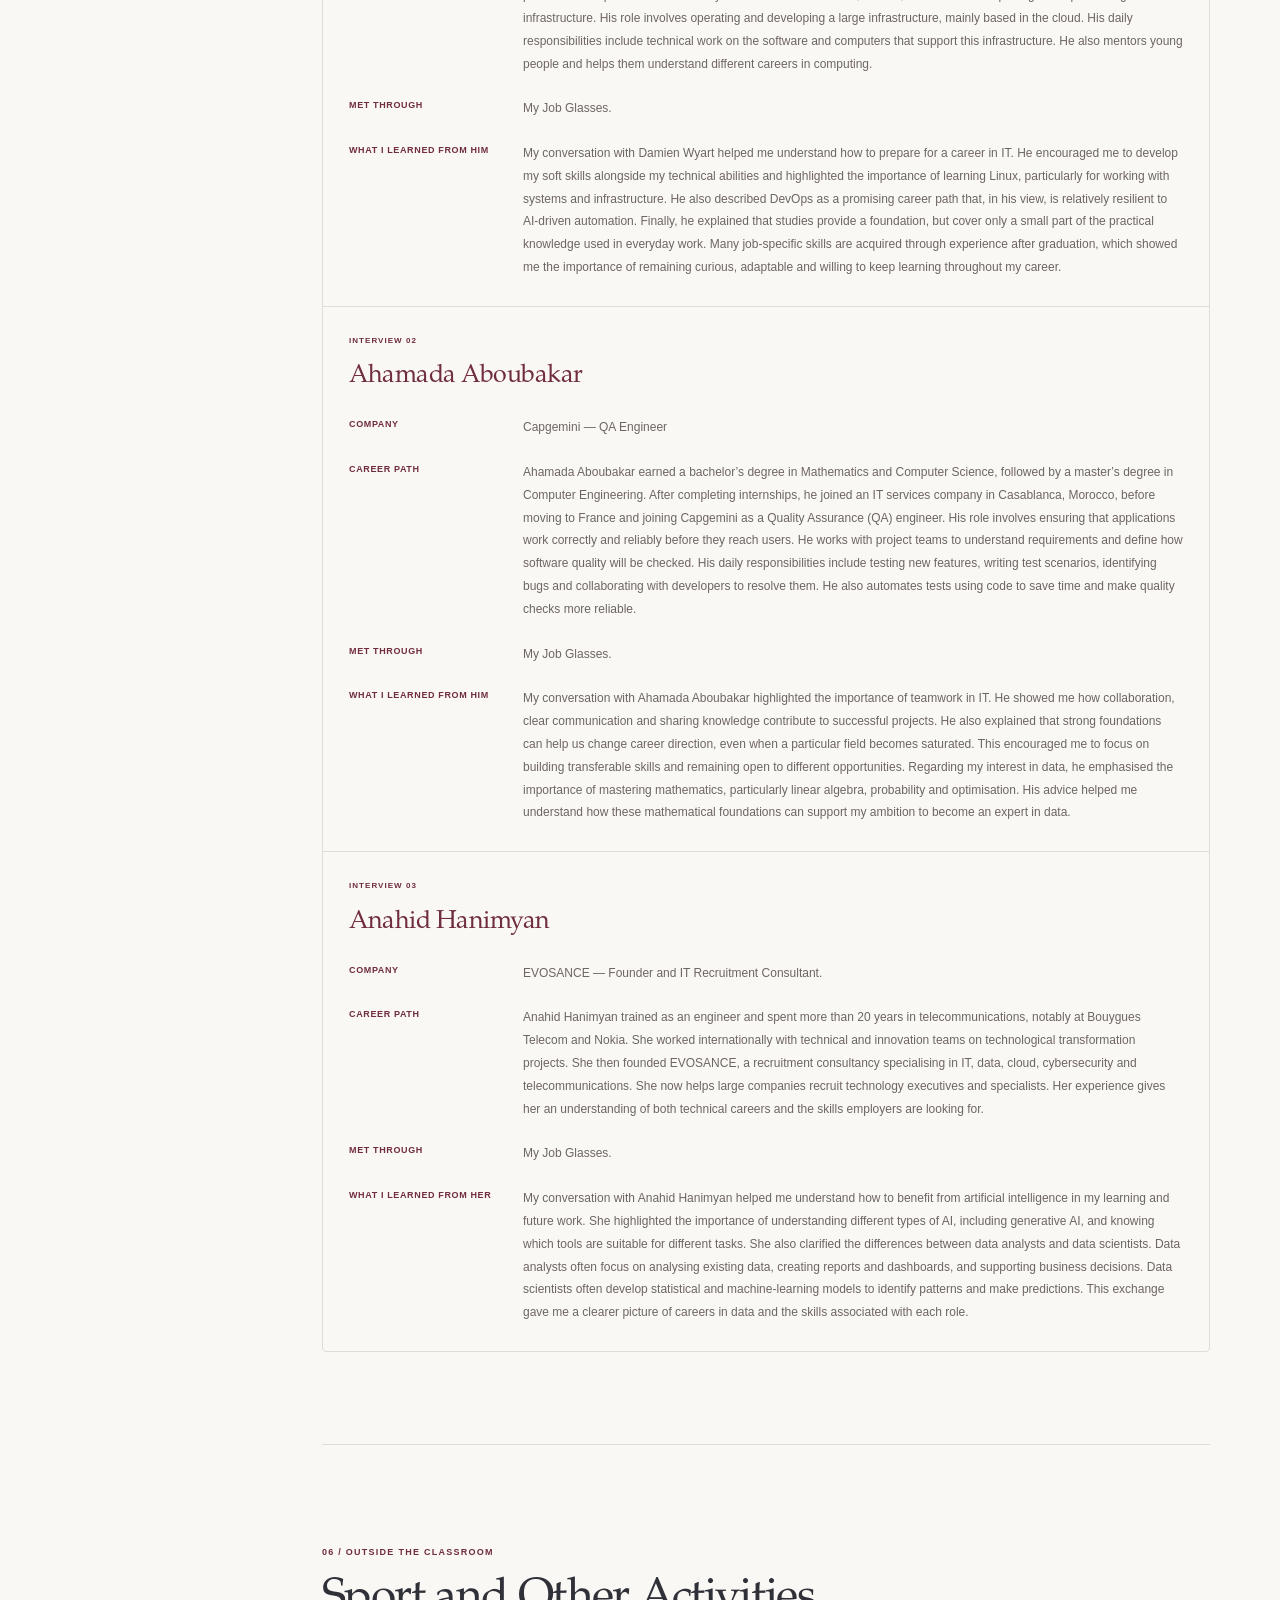
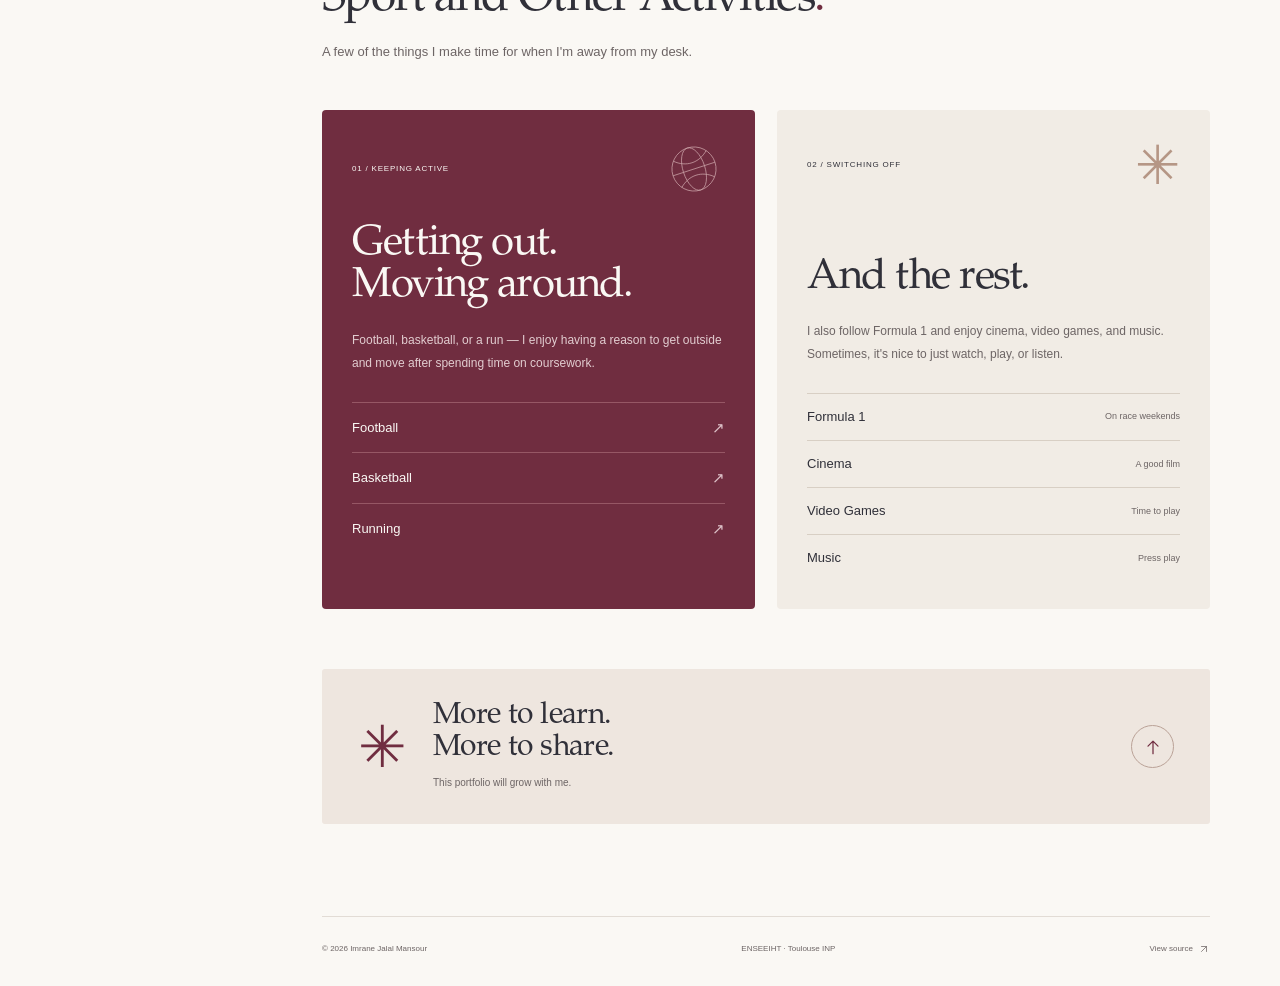
==== commit 8fc92255: "Remove engineering journal label from welcome header" ====
--- a/index.html
+++ b/index.html
@@ -19,7 +19,7 @@
   <link rel="alternate" hreflang="x-default" href="https://imranejalal.github.io/">
   <link rel="icon" type="image/svg+xml" href="assets/images/favicon.svg">
   <link rel="preload" href="assets/fonts/editorial.woff" as="font" type="font/woff" crossorigin>
-  <link rel="stylesheet" href="assets/css/styles.css?v=20261030-portrait">
+  <link rel="stylesheet" href="assets/css/styles.css?v=20261030-topline">
   <script defer src="assets/js/settings.js?v=20261027-pitch"></script>
   <script defer src="assets/js/main.js?v=20261028-organization"></script>
   <title>Imrane Jalal Mansour — An Engineering Journey</title>
@@ -70,7 +70,7 @@
 
   <main id="main" tabindex="-1">
     <section class="welcome section" id="welcome" aria-labelledby="welcome-title">
-      <div class="topline"><span>A PERSONAL ENGINEERING JOURNAL</span><span>EST. 2026 <span class="tiny-star" aria-hidden="true">✳</span></span></div>
+      <div class="topline"><span>EST. 2026 <span class="tiny-star" aria-hidden="true">✳</span></span></div>
       <div class="hero">
         <div class="hero-copy">
           <p class="eyebrow"><span class="status-dot" aria-hidden="true"></span>SCIENCES DU NUMÉRIQUE · ENSEEIHT</p>
--- a/assets/css/styles.css
+++ b/assets/css/styles.css
@@ -130,3 +130,6 @@
 .hero-portrait img{display:block;width:100%;height:auto}
 @media(max-width:700px){.hero-portrait{width:calc(100% - 8px);max-width:300px;justify-self:center;margin-top:12px;box-shadow:4px 5px 0 #EEE8E0}}
 @media print{.hero-portrait{max-width:230px;box-shadow:none}}
+
+/* Keep the year aligned at the right after removing the journal label. */
+.topline{justify-content:flex-end}
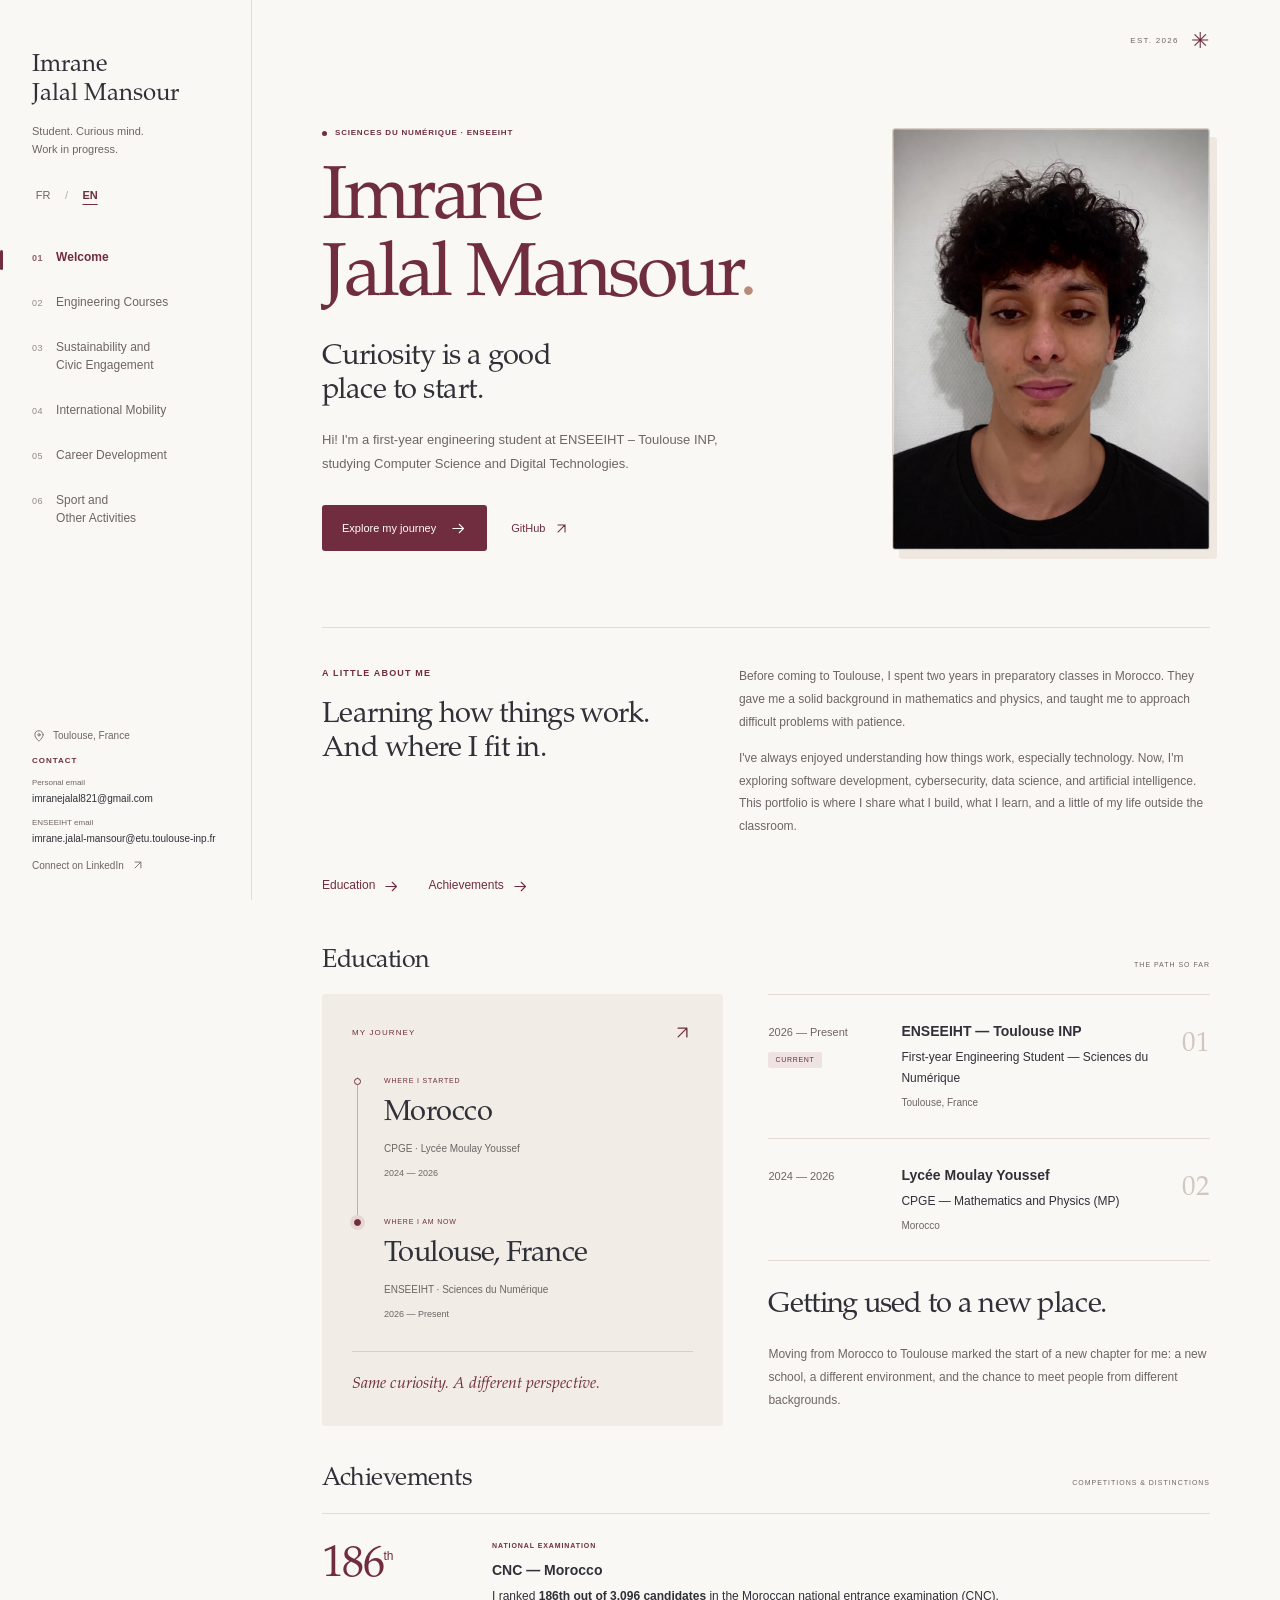
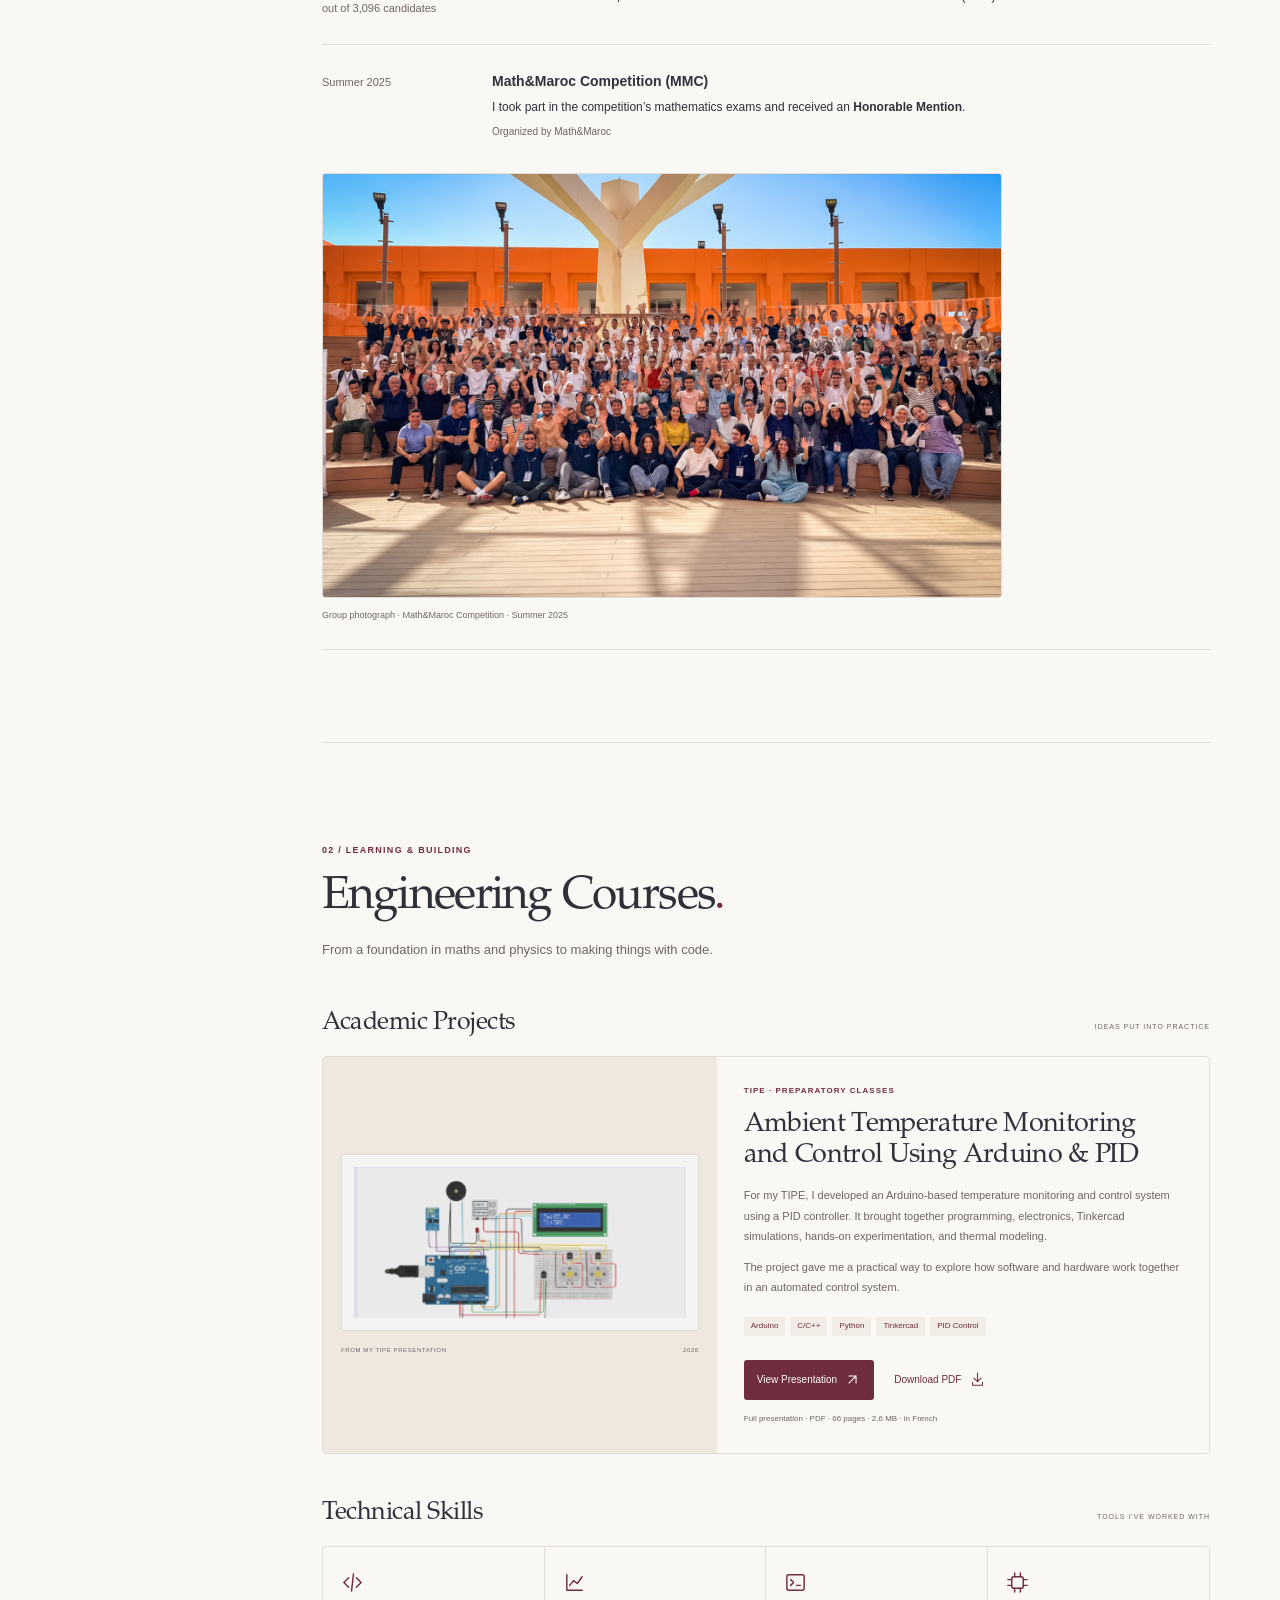
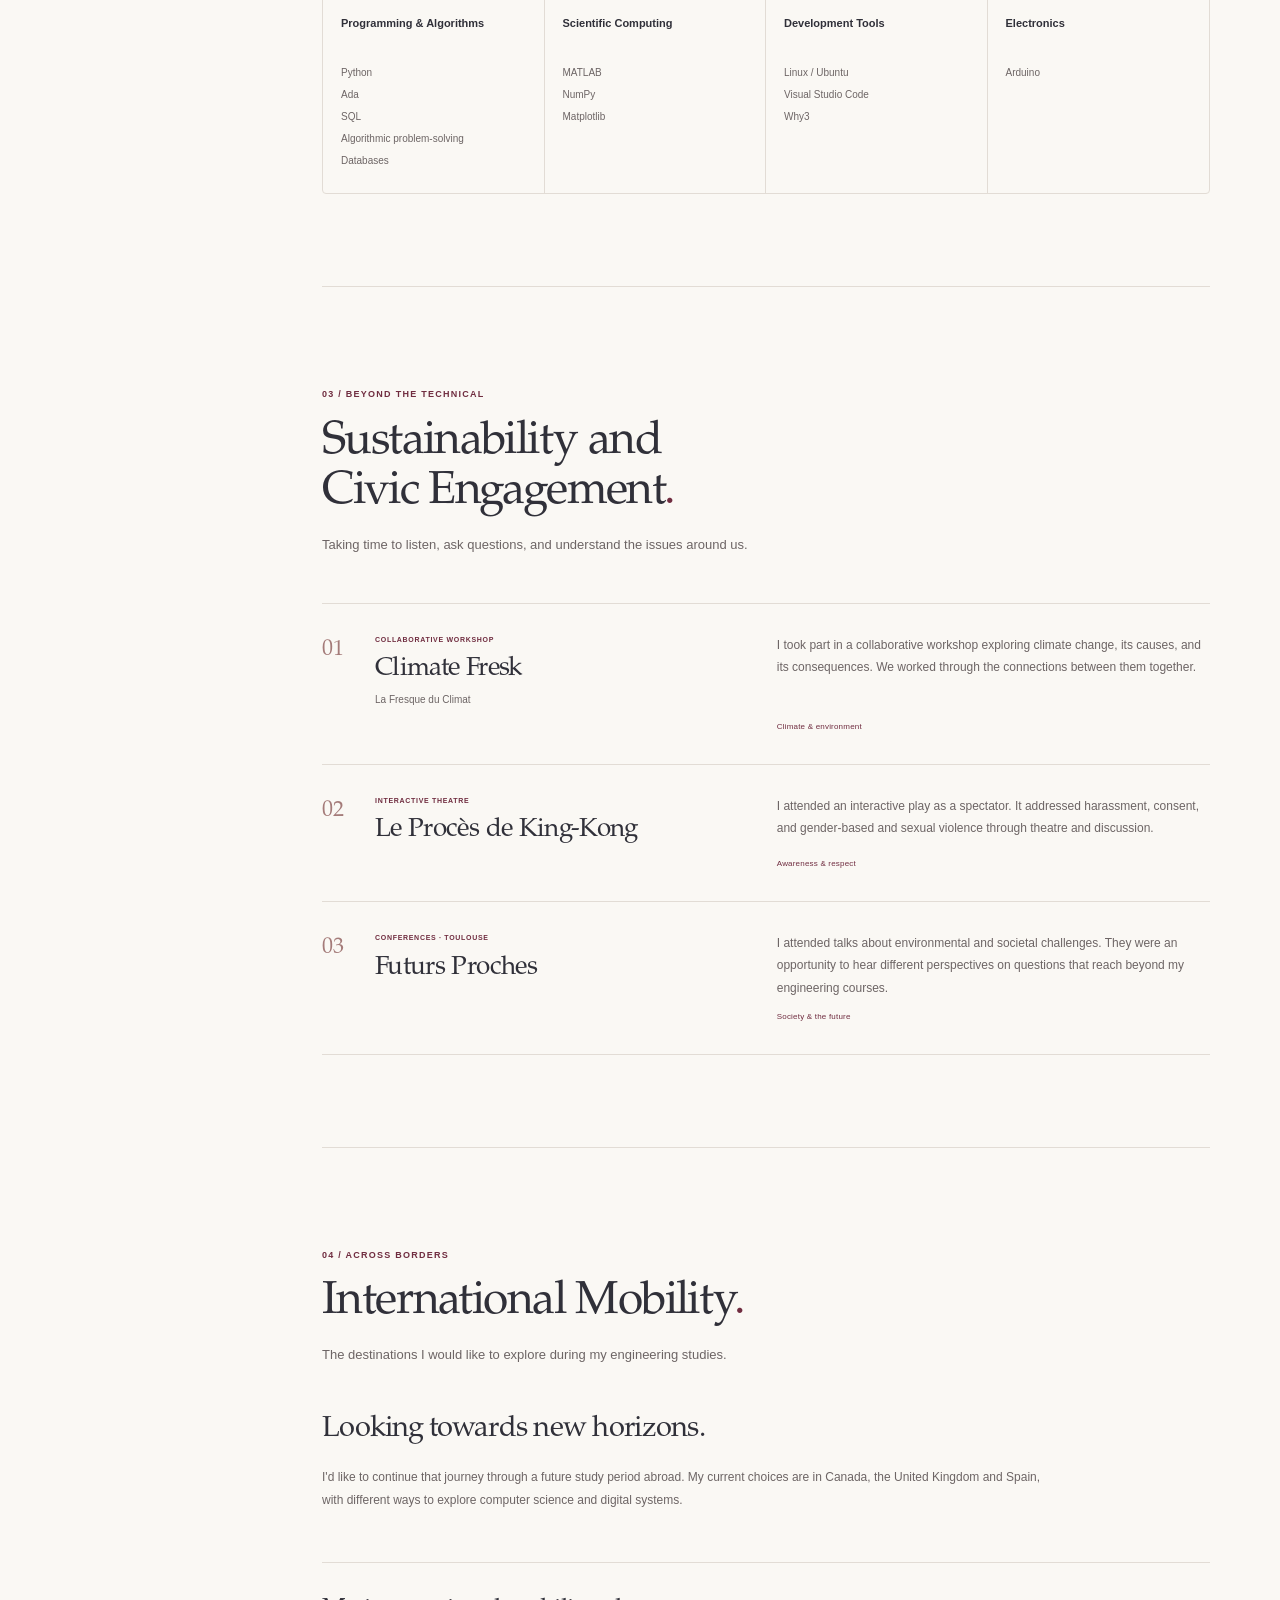
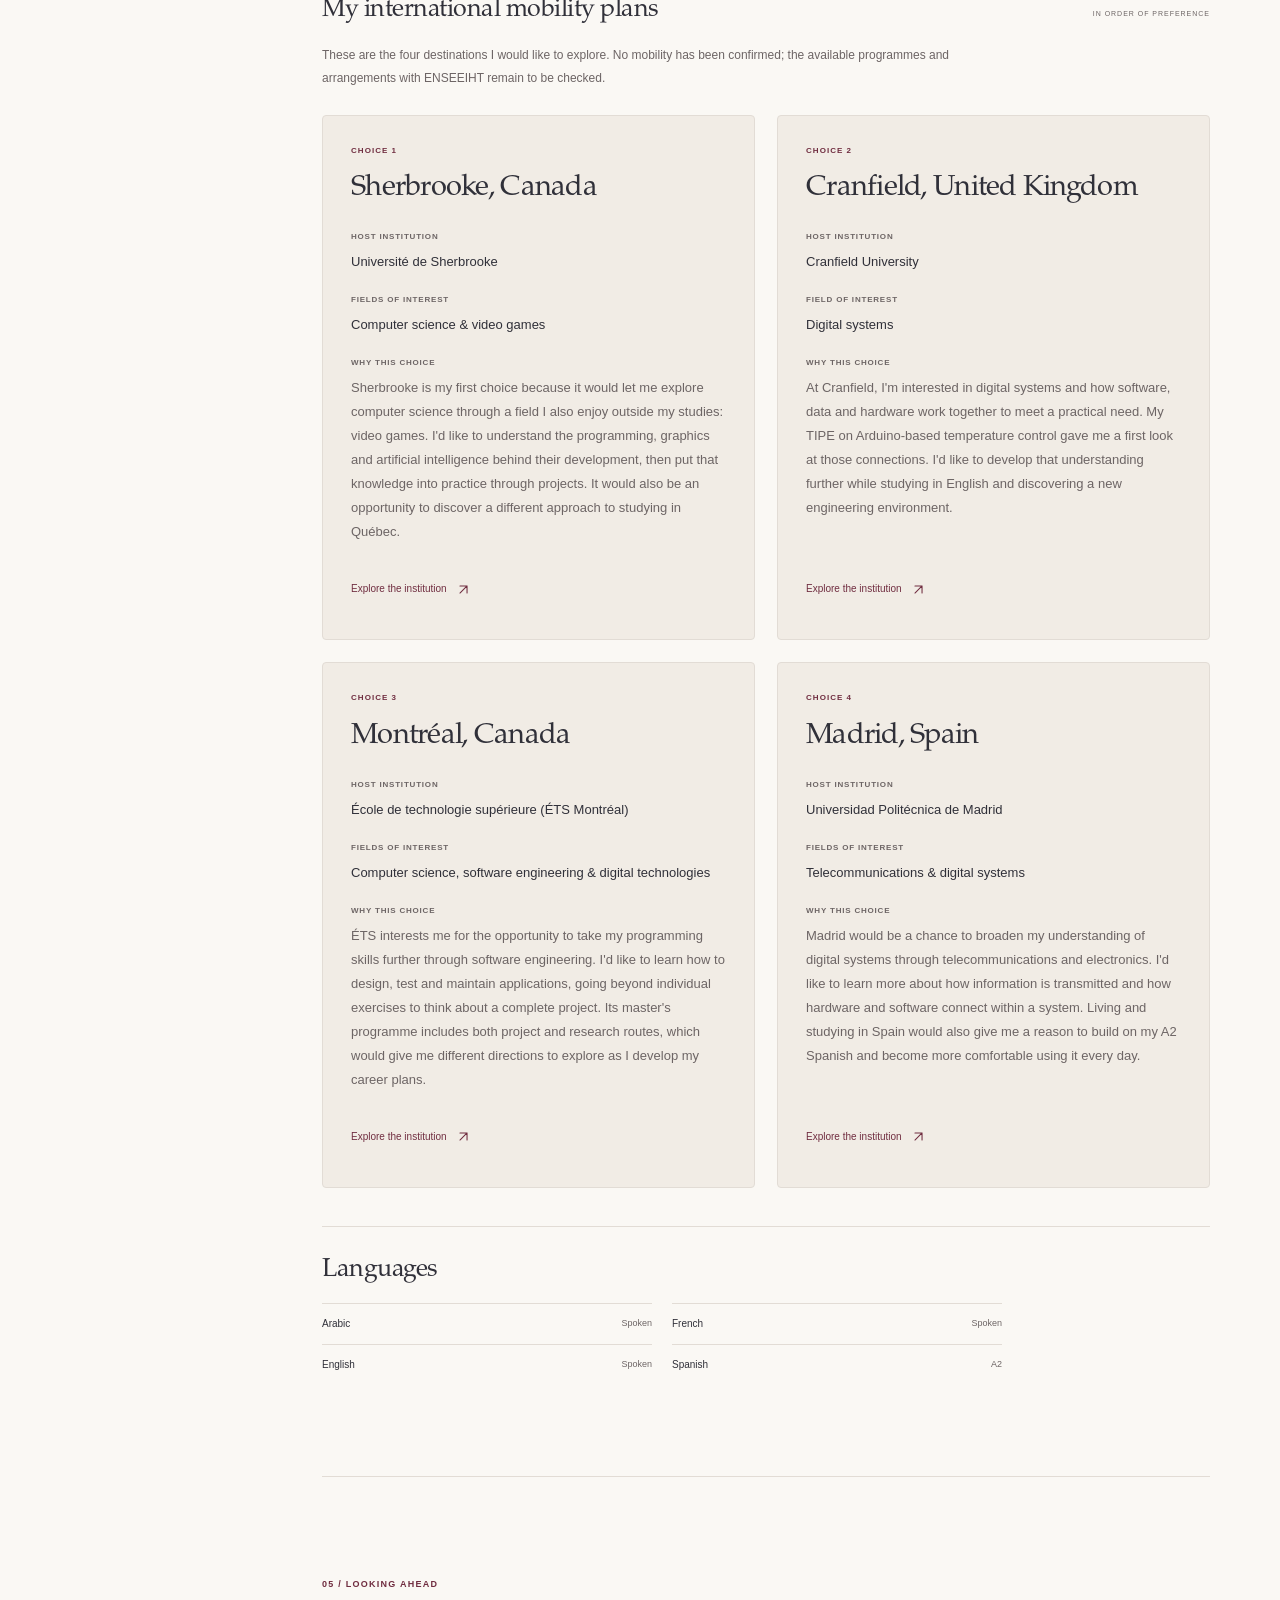
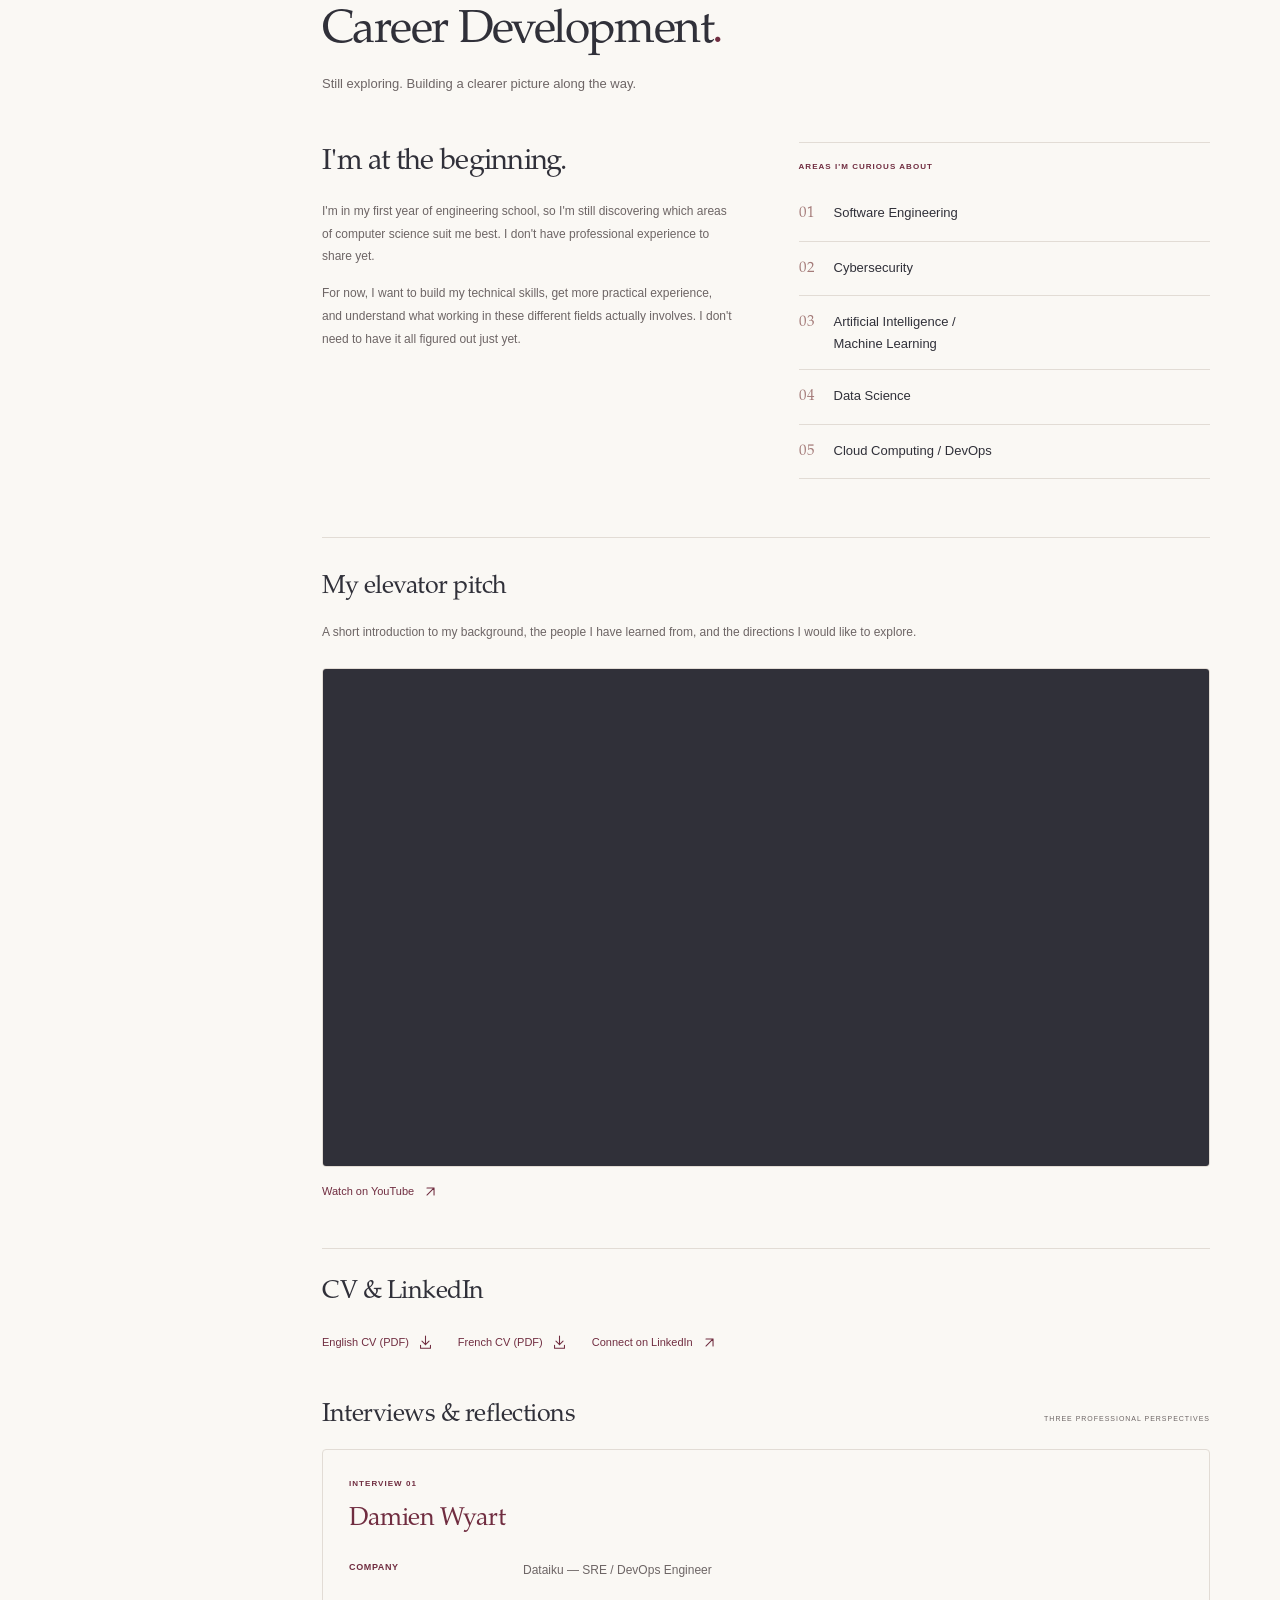
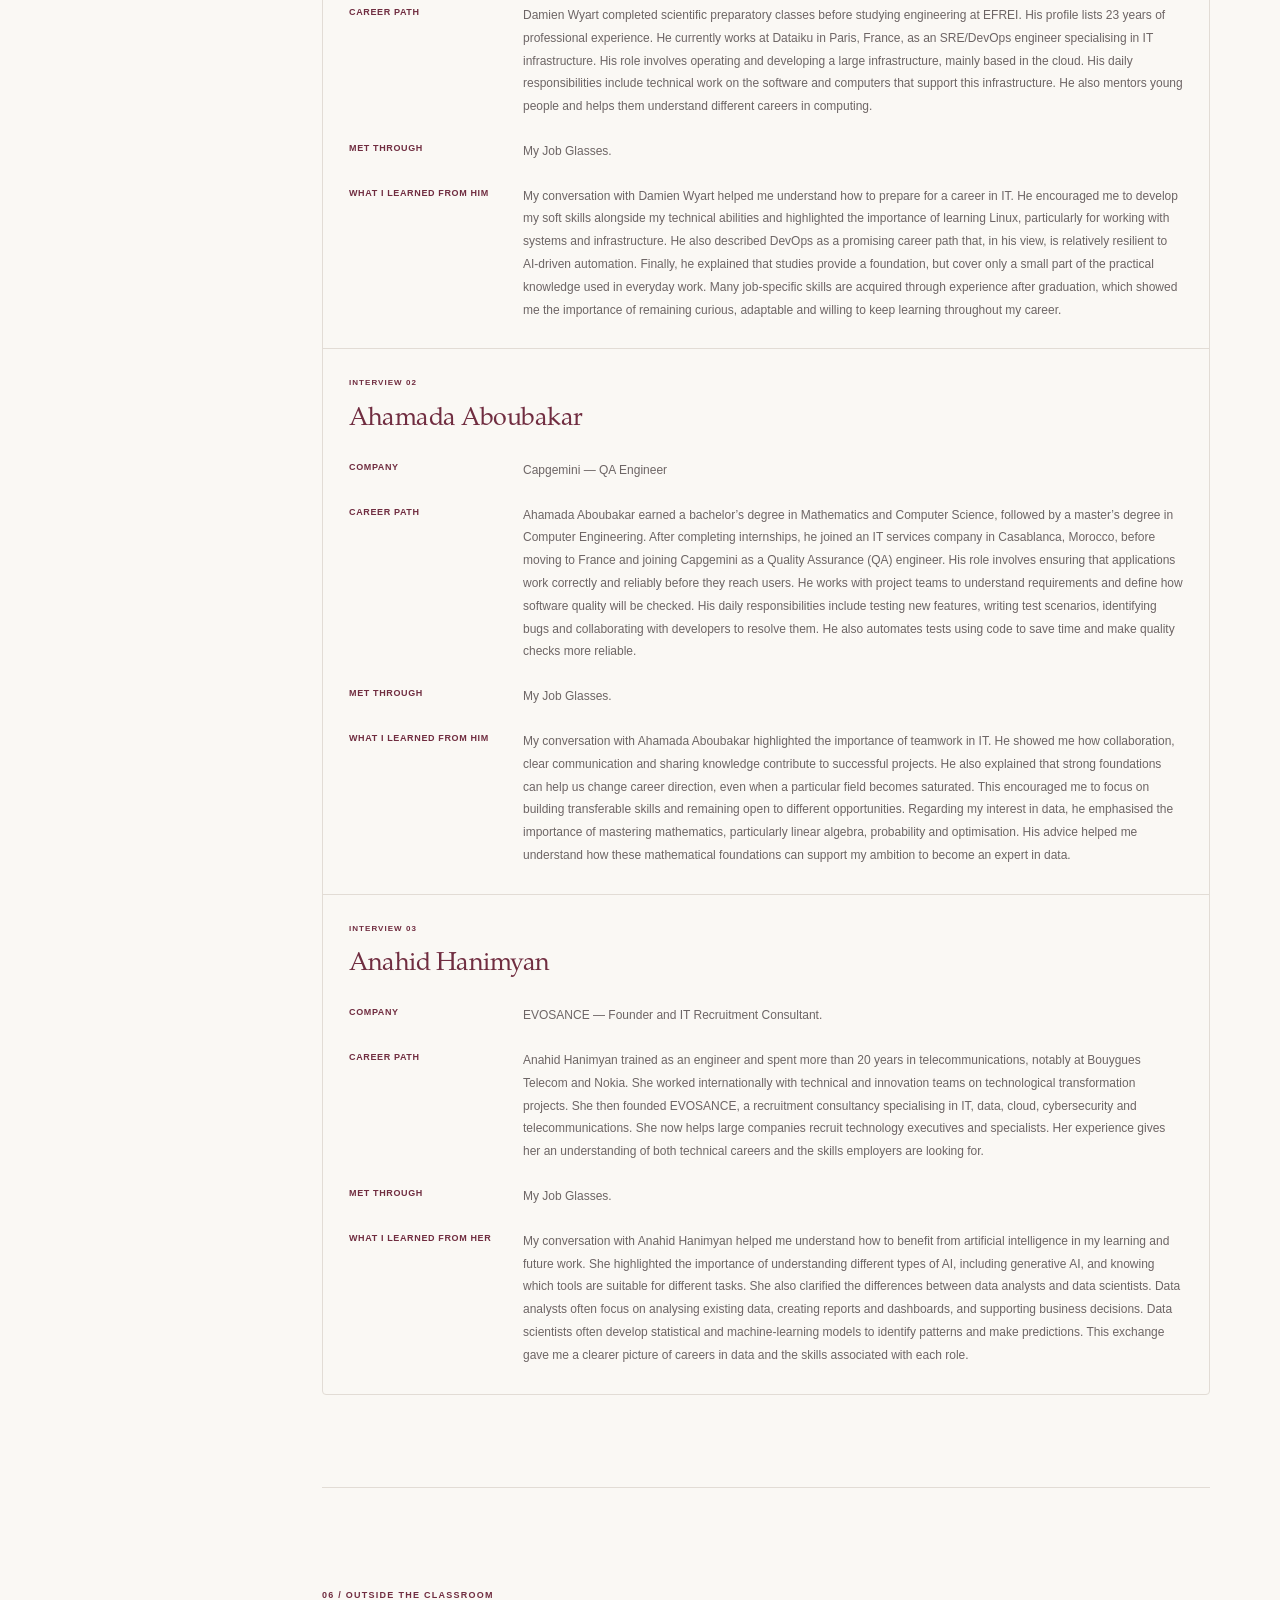
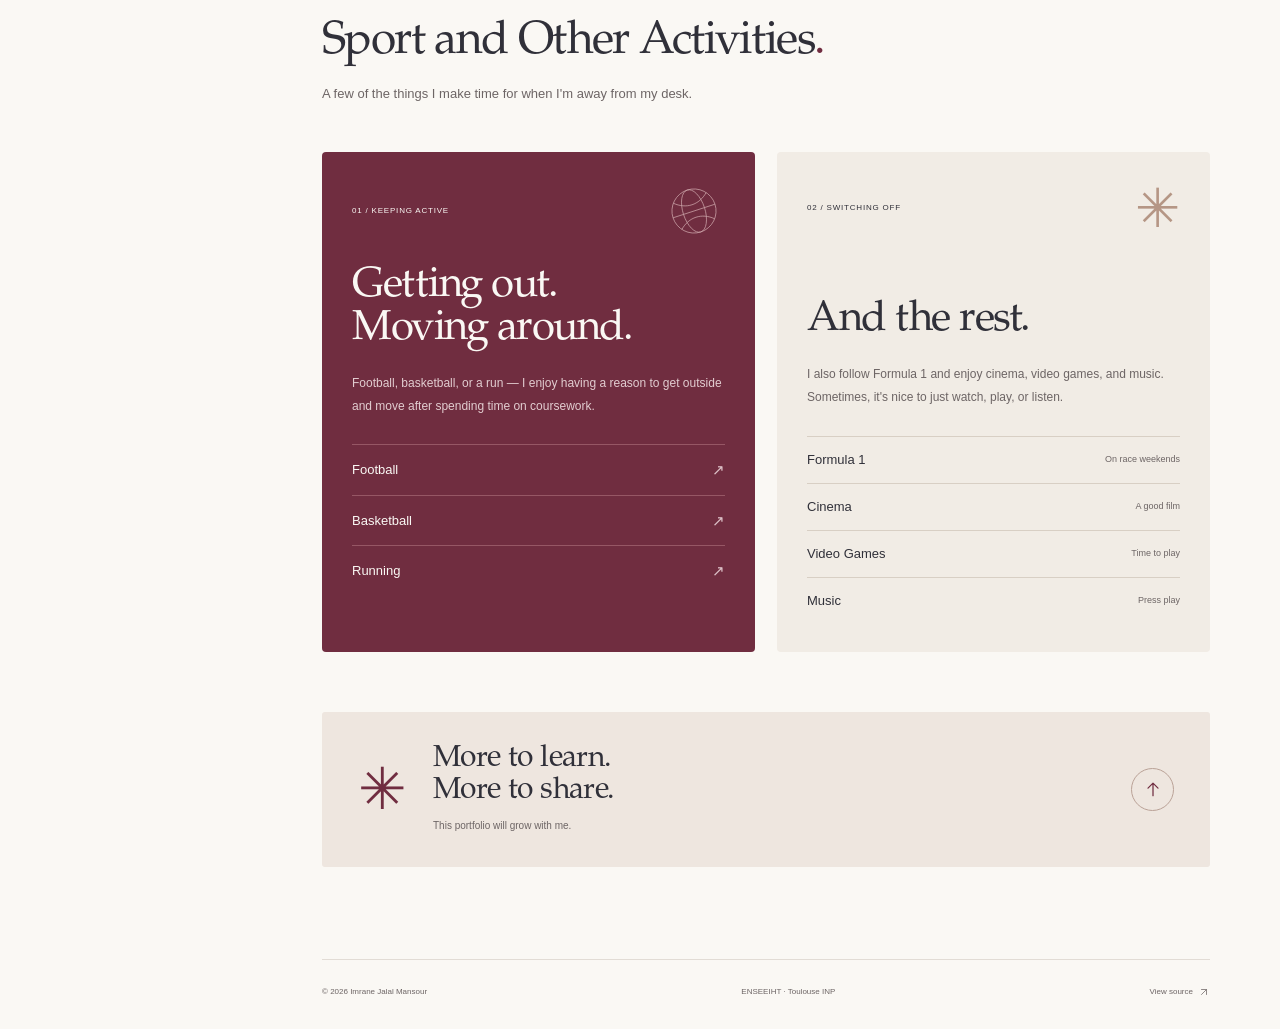
==== commit 039a2e95: "Embed YouTube pitch video in English and French portfolio" ====
--- a/index.html
+++ b/index.html
@@ -19,9 +19,9 @@
   <link rel="alternate" hreflang="x-default" href="https://imranejalal.github.io/">
   <link rel="icon" type="image/svg+xml" href="assets/images/favicon.svg">
   <link rel="preload" href="assets/fonts/editorial.woff" as="font" type="font/woff" crossorigin>
-  <link rel="stylesheet" href="assets/css/styles.css?v=20261030-topline">
-  <script defer src="assets/js/settings.js?v=20261027-pitch"></script>
-  <script defer src="assets/js/main.js?v=20261028-organization"></script>
+  <link rel="stylesheet" href="assets/css/styles.css?v=20261031-youtube-embed">
+  <script defer src="assets/js/settings.js?v=20261031-youtube-embed"></script>
+  <script defer src="assets/js/main.js?v=20261031-youtube-embed"></script>
   <title>Imrane Jalal Mansour — An Engineering Journey</title>
 </head>
 <body>
@@ -222,19 +222,10 @@
       <div class="career-pitch" id="pitch-video" aria-labelledby="pitch-title">
         <div class="subsection-heading"><h3 id="pitch-title">My elevator pitch</h3></div>
         <p class="pitch-intro">A short introduction to my background, the people I have learned from, and the directions I would like to explore.</p>
-        <div class="pitch-frame">
-          <video id="pitch-player" class="pitch-player" controls playsinline preload="metadata" aria-label="Personal introduction by Imrane Jalal Mansour, in English" hidden>
-            Your browser cannot play this video. <a href="/assets/video/pitch.mp4">Download the pitch video</a>.
-          </video>
-          <div class="pitch-waiting" id="pitch-waiting">
-            <span class="pitch-monogram" aria-hidden="true">ijm<span>.</span></span>
-            <p class="eyebrow">VIDEO COMING SOON</p>
-            <p class="pitch-waiting-title">A few words about me.</p>
-            <p class="pitch-waiting-copy">My presentation will be available here soon.</p>
-          </div>
-        </div>
-        <p class="pitch-download" id="pitch-download" hidden><a class="text-link" href="/assets/video/pitch.mp4" download="Imrane_Jalal_Mansour_Pitch.mp4">Download the pitch video<svg class="icon" aria-hidden="true"><use href="#icon-download"/></svg></a></p>
-        <noscript><p class="file-note"><a href="/assets/video/pitch.mp4">When available, open the pitch video (MP4).</a></p></noscript>
+        <div class="pitch-frame pitch-youtube-frame">
+          <iframe class="pitch-player pitch-youtube" src="https://www.youtube-nocookie.com/embed/jkFv1a_8dXc" title="Imrane Jalal Mansour — Elevator pitch" width="1280" height="720" loading="lazy" referrerpolicy="strict-origin-when-cross-origin" allow="autoplay; encrypted-media; picture-in-picture; fullscreen; web-share" allowfullscreen></iframe>
+        </div>
+        <p class="pitch-watch-link"><a class="text-link" href="https://youtu.be/jkFv1a_8dXc" target="_blank" rel="noopener noreferrer">Watch on YouTube<svg class="icon" aria-hidden="true"><use href="#icon-external"/></svg><span class="sr-only"> (opens in a new tab)</span></a></p>
       </div>
       <div class="career-resources" id="professional-links">
         <div class="subsection-heading"><h3>CV &amp; LinkedIn</h3></div>
--- a/assets/css/styles.css
+++ b/assets/css/styles.css
@@ -133,3 +133,9 @@
 
 /* Keep the year aligned at the right after removing the journal label. */
 .topline{justify-content:flex-end}
+
+/* YouTube keeps the pitch player responsive in the existing frame. */
+.pitch-youtube-frame{aspect-ratio:16/9;min-height:0}
+.pitch-youtube{border:0}
+.pitch-watch-link{margin-top:7px}
+@media print{.pitch-youtube-frame,.pitch-watch-link{display:none!important}}
